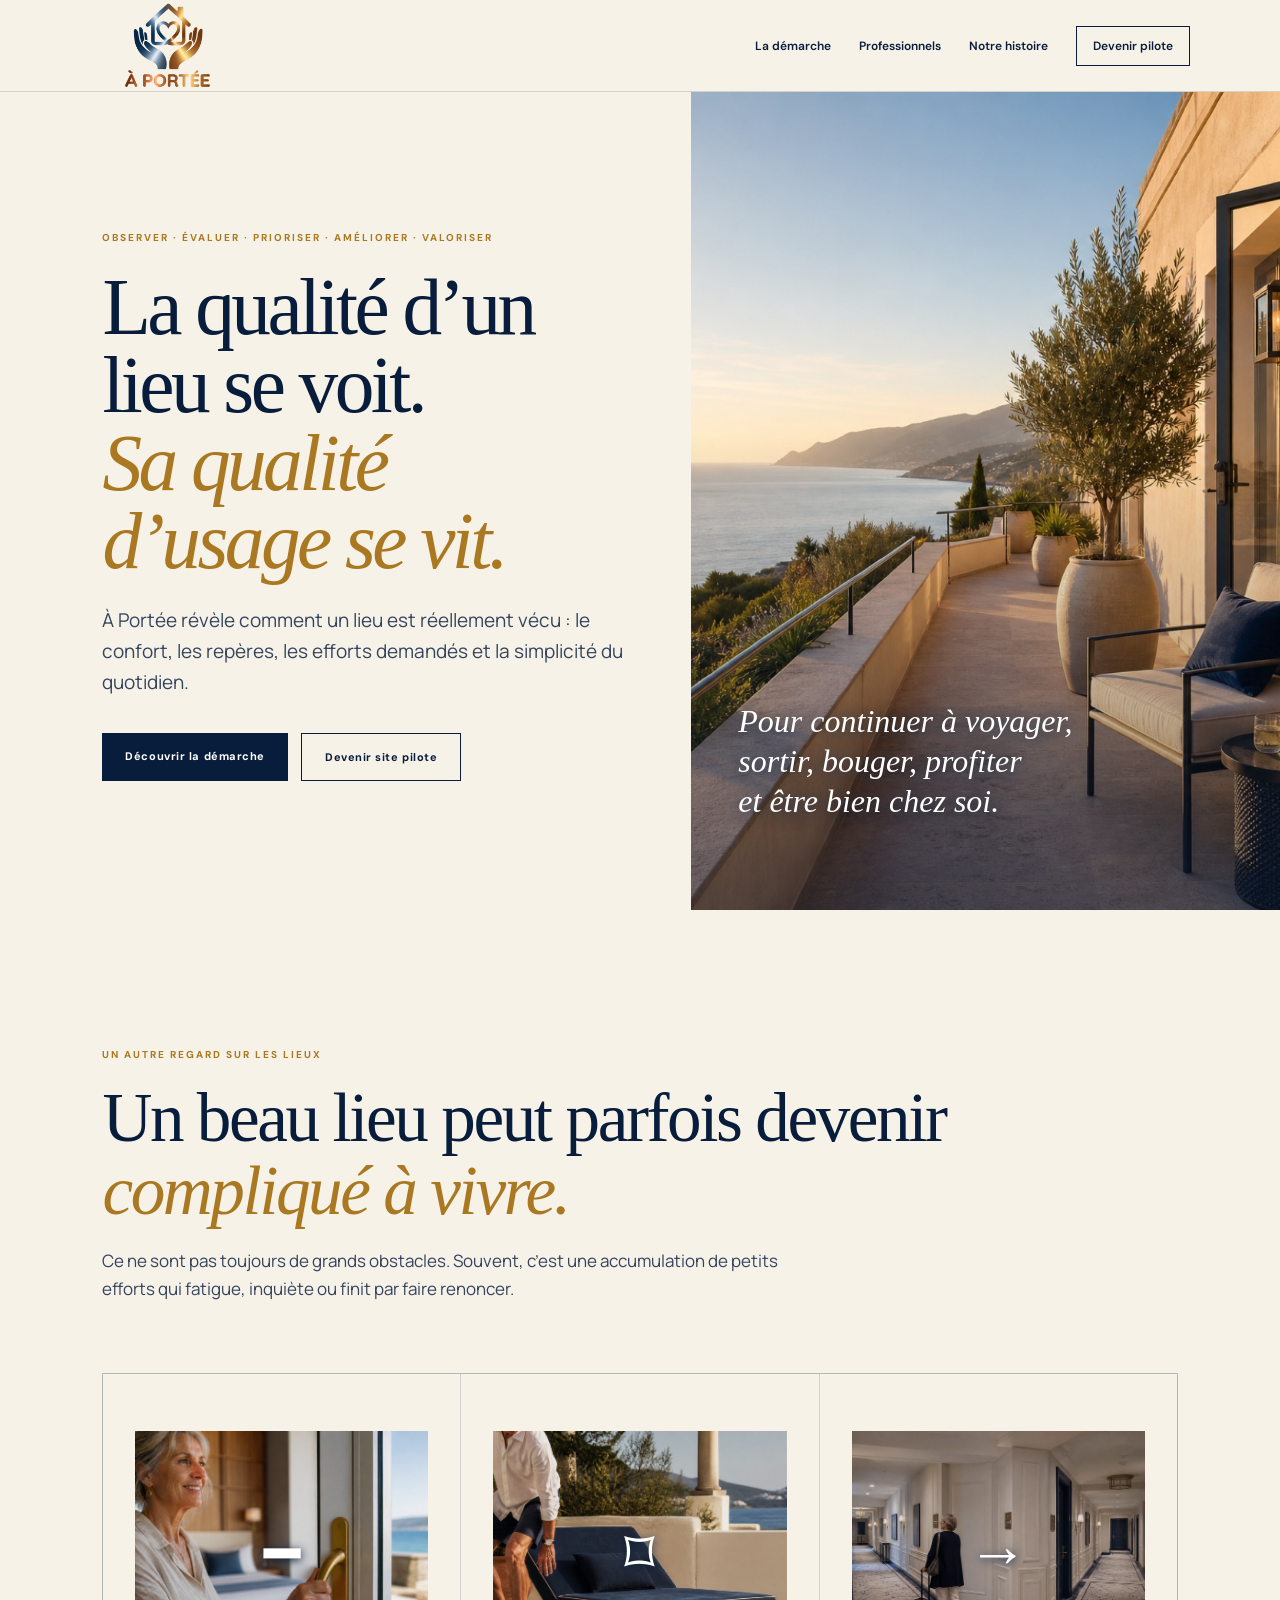
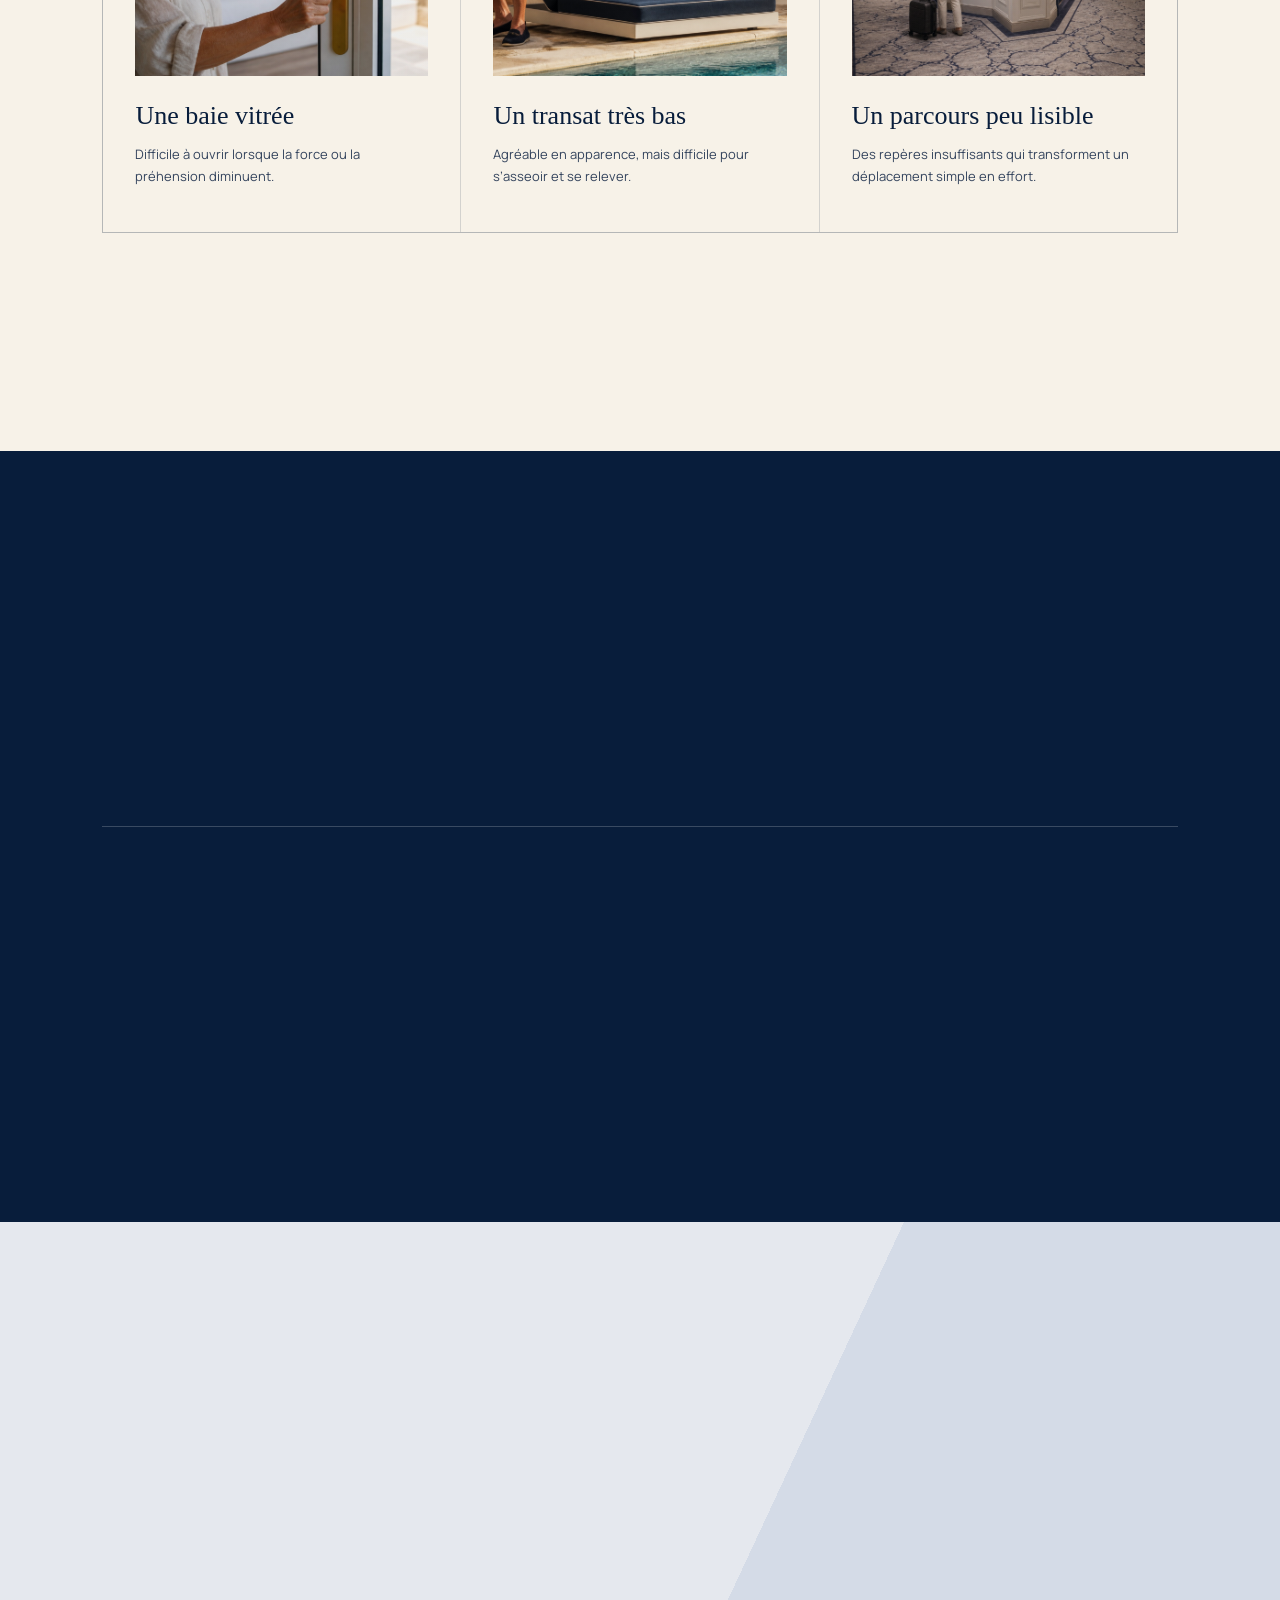
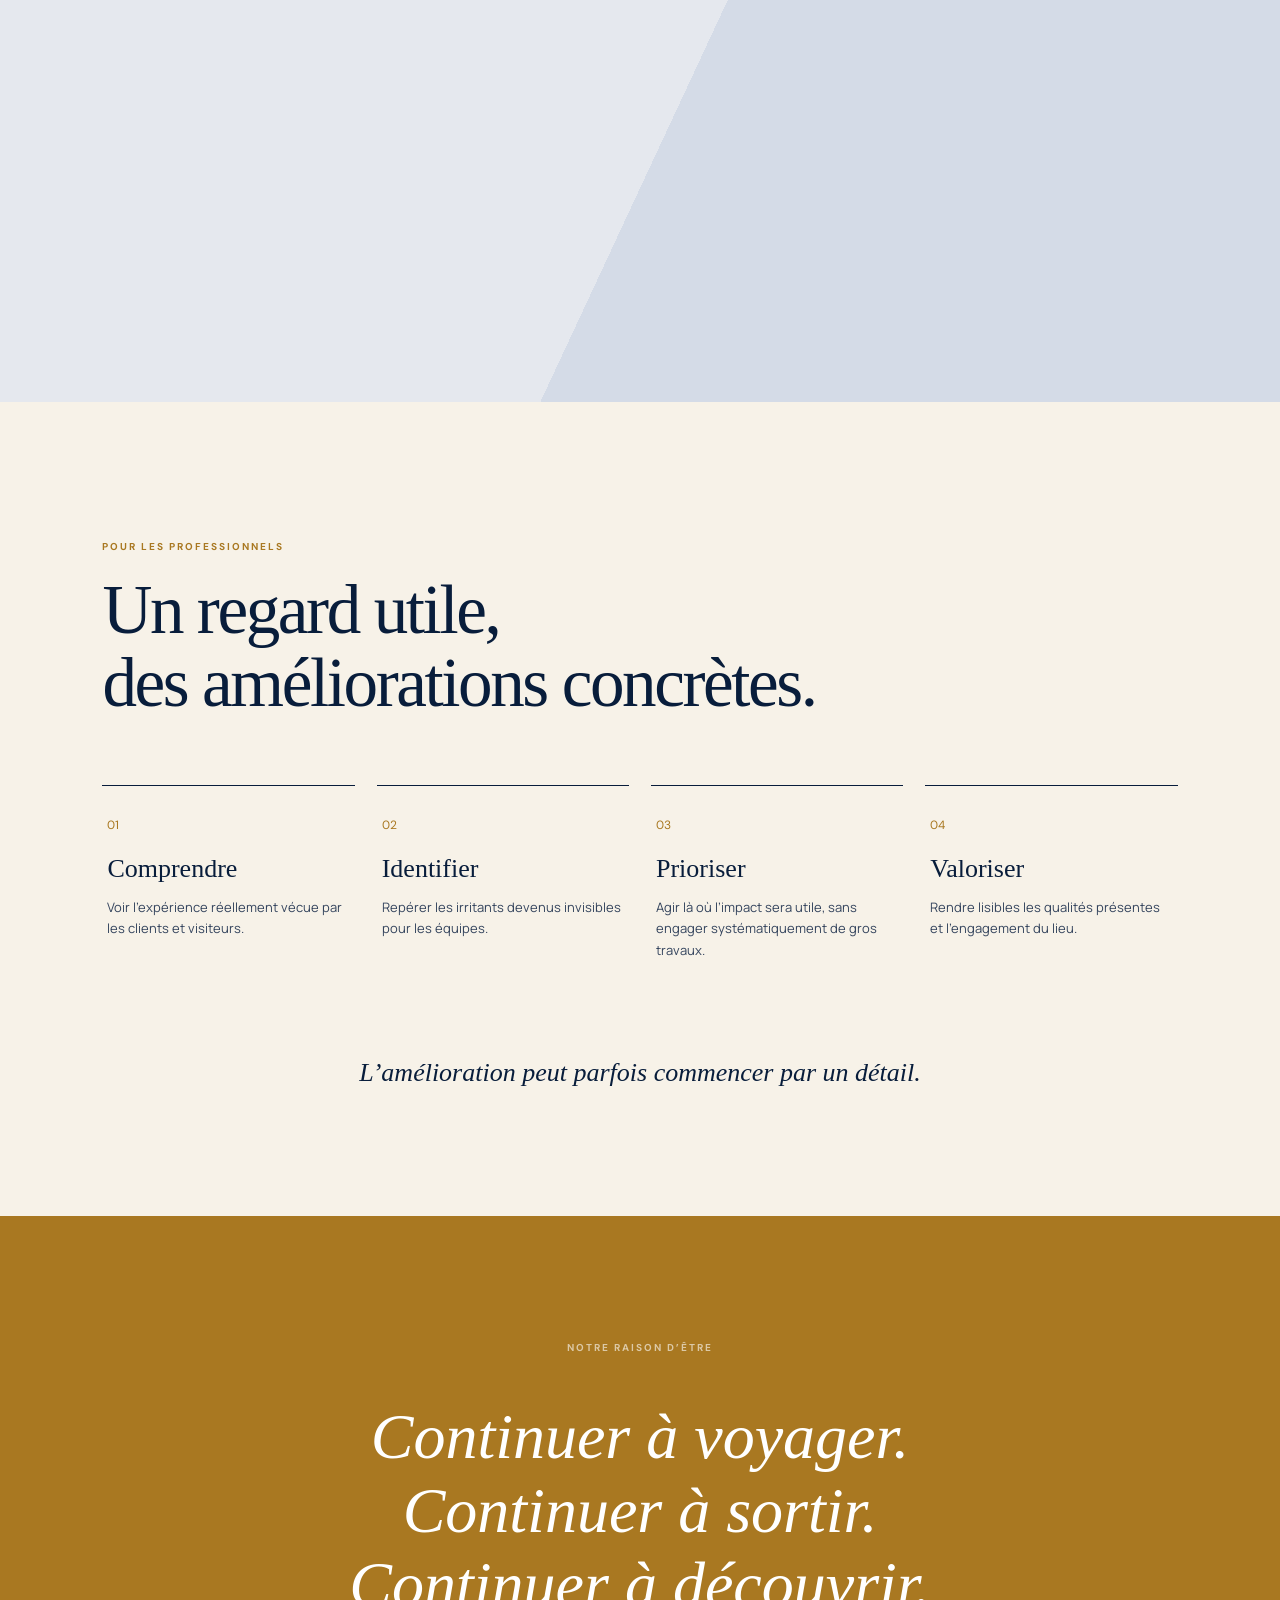
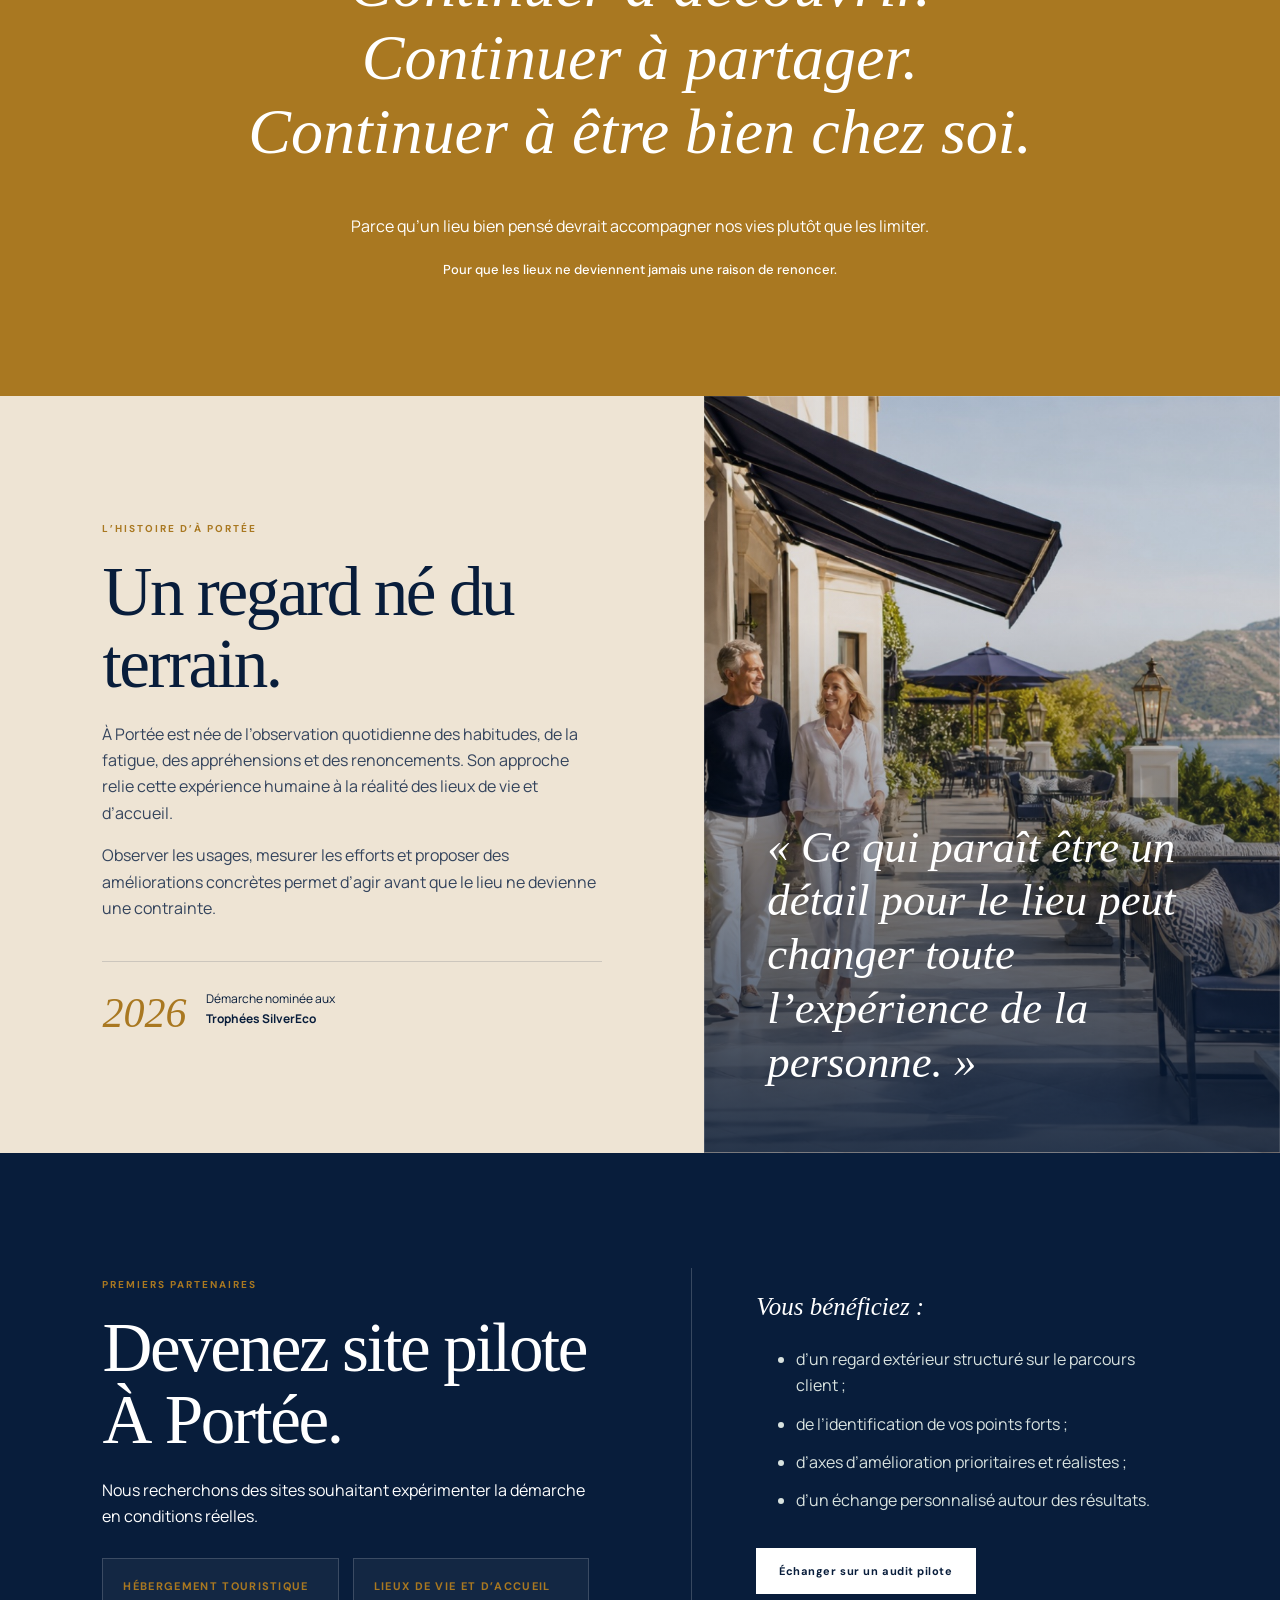
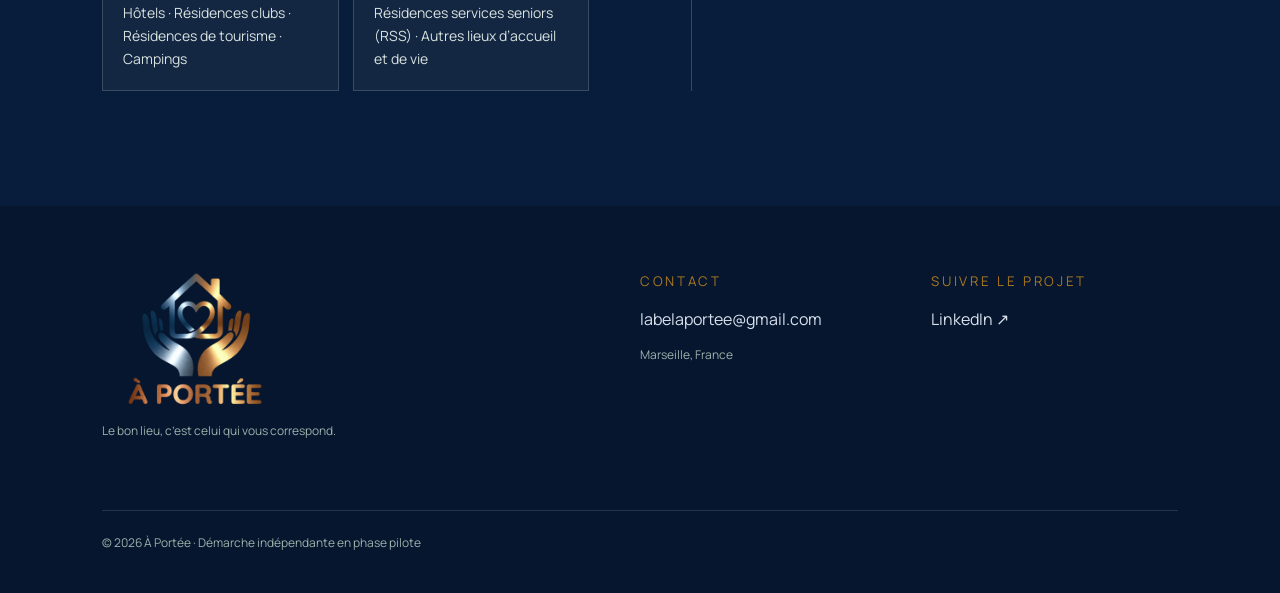
==== index.html @ 5cd8c7b6 "Publier le site et ajouter le logo Google" ====
<!doctype html><html lang="fr"><head><meta charset="utf-8"><meta name="viewport" content="width=device-width,initial-scale=1"><meta name="description" content="À Portée révèle la qualité d'usage réelle des lieux pour améliorer le confort, l'autonomie et l'expérience de chacun."><link rel="icon" type="image/png" sizes="512x512" href="/favicon.png"><link rel="apple-touch-icon" href="/favicon.png"><title>À Portée — La qualité d'usage des lieux</title><link rel="preconnect" href="https://fonts.googleapis.com"><link rel="preconnect" href="https://fonts.gstatic.com" crossorigin><link href="https://fonts.googleapis.com/css2?family=DM+Sans:wght@400;600;700&family=Manrope:wght@400;500&display=swap" rel="stylesheet"><link rel="stylesheet" href="styles.css"><script src="script.js" defer></script></head><body>
<link rel="stylesheet" href="brand.css"><link rel="stylesheet" href="photos.css"><link rel="stylesheet" href="logo.css"><link rel="stylesheet" href="menu.css"><link rel="stylesheet" href="audiences.css"><header><a class="brand" href="/"><img src="logo-a-portee-transparent-web.png" alt="À Portée"></a><button class="menu" type="button" aria-label="Ouvrir le menu" aria-expanded="false" aria-controls="nav">☰<span>Menu</span></button><nav id="nav"><a href="/demarche">La démarche</a><a href="/professionnels">Professionnels</a><a href="/histoire">Notre histoire</a><a class="nav-cta" href="/contact">Devenir pilote</a></nav></header>
<main id="top">
<section class="hero"><div class="hero-copy reveal"><p class="eyebrow">OBSERVER · ÉVALUER · PRIORISER · AMÉLIORER · VALORISER</p><h1>La qualité d’un lieu se voit.<br><em>Sa qualité d’usage se vit.</em></h1><p class="lead">À Portée révèle comment un lieu est réellement vécu : le confort, les repères, les efforts demandés et la simplicité du quotidien.</p><div class="actions"><a class="button primary" href="/demarche">Découvrir la démarche</a><a class="button secondary" href="/contact">Devenir site pilote</a></div></div><div class="hero-art reveal"><div class="sun"></div><div class="window"></div><div class="chair"></div><div class="plant">❧</div><p>Pour continuer à voyager,<br>sortir, bouger, profiter<br>et être bien chez soi.</p></div></section>
<section class="statement"><div class="intro reveal"><p class="eyebrow">UN AUTRE REGARD SUR LES LIEUX</p><h2>Un beau lieu peut parfois devenir <em>compliqué à vivre.</em></h2><p>Ce ne sont pas toujours de grands obstacles. Souvent, c’est une accumulation de petits efforts qui fatigue, inquiète ou finit par faire renoncer.</p></div><div class="cards"><article class="reveal"><div class="icon">━</div><h3>Une baie vitrée</h3><p>Difficile à ouvrir lorsque la force ou la préhension diminuent.</p></article><article class="reveal"><div class="icon">⌑</div><h3>Un transat très bas</h3><p>Agréable en apparence, mais difficile pour s’asseoir et se relever.</p></article><article class="reveal"><div class="icon">→</div><h3>Un parcours peu lisible</h3><p>Des repères insuffisants qui transforment un déplacement simple en effort.</p></article></div><p class="closing reveal">À Portée observe précisément <strong>ce que l’on ne remarque pas toujours.</strong></p></section>
<section class="method" id="demarche"><div class="method-copy reveal"><p class="eyebrow">LA MÉTHODE À PORTÉE</p><h2>Observer le lieu autrement.</h2><p>Nous suivons le parcours réel de l’usager pour comprendre ce qui facilite l’expérience, ce qui demande un effort et ce qui peut être amélioré concrètement.</p></div><ol><li class="reveal"><b>O</b><h3>Observer</h3><p>Voir le lieu tel qu’il est réellement vécu.</p></li><li class="reveal"><b>E</b><h3>Évaluer</h3><p>Identifier ce qui facilite ou complique l’usage.</p></li><li class="reveal"><b>P</b><h3>Prioriser</h3><p>Distinguer l’essentiel du secondaire.</p></li><li class="reveal"><b>A</b><h3>Améliorer</h3><p>Proposer des solutions réalistes et adaptées.</p></li><li class="reveal"><b>V</b><h3>Valoriser</h3><p>Rendre visibles les qualités d’usage.</p></li></ol></section>
<section class="difference"><div class="reveal"><p class="eyebrow">UNE APPROCHE COMPLÉMENTAIRE</p><h2>Pas seulement accessible.<br><em>Agréable à vivre.</em></h2><p>À Portée ne remplace pas les obligations réglementaires. La démarche pose une question différente, très concrète :</p><blockquote>« Une fois sur place, comment vit-on réellement le lieu&nbsp;?&nbsp;»</blockquote></div><aside class="reveal"><b>POUR TOUS</b><p>L’objectif n’est pas de créer des lieux réservés à certaines personnes, mais des espaces plus simples, plus confortables et plus intuitifs pour chacun.</p></aside></section>
<section class="pros" id="professionnels"><div class="intro reveal"><p class="eyebrow">POUR LES PROFESSIONNELS</p><h2>Un regard utile,<br>des améliorations concrètes.</h2></div><div class="benefits"><article class="reveal"><span>01</span><h3>Comprendre</h3><p>Voir l’expérience réellement vécue par les clients et visiteurs.</p></article><article class="reveal"><span>02</span><h3>Identifier</h3><p>Repérer les irritants devenus invisibles pour les équipes.</p></article><article class="reveal"><span>03</span><h3>Prioriser</h3><p>Agir là où l’impact sera utile, sans engager systématiquement de gros travaux.</p></article><article class="reveal"><span>04</span><h3>Valoriser</h3><p>Rendre lisibles les qualités présentes et l’engagement du lieu.</p></article></div><p class="closing reveal">L’amélioration peut parfois commencer par un détail.</p></section>
<section class="continue"><p class="eyebrow">NOTRE RAISON D’ÊTRE</p><div class="words reveal">Continuer à voyager.<br>Continuer à sortir.<br>Continuer à découvrir.<br>Continuer à partager.<br>Continuer à être bien chez soi.</div><p>Parce qu’un lieu bien pensé devrait accompagner nos vies plutôt que les limiter.</p><strong>Pour que les lieux ne deviennent jamais une raison de renoncer.</strong></section>
<section class="story" id="histoire"><div class="story-copy reveal"><p class="eyebrow">L’HISTOIRE D’À PORTÉE</p><h2>Un regard né du terrain.</h2><p>À Portée est née de l’observation quotidienne des habitudes, de la fatigue, des appréhensions et des renoncements. Son approche relie cette expérience humaine à la réalité des lieux de vie et d’accueil.</p><p>Observer les usages, mesurer les efforts et proposer des améliorations concrètes permet d’agir avant que le lieu ne devienne une contrainte.</p><div class="award"><b>2026</b><span>Démarche nominée aux<br><strong>Trophées SilverEco</strong></span></div></div><blockquote class="story-quote reveal">« Ce qui paraît être un détail pour le lieu peut changer toute l’expérience de la personne. »</blockquote></section>
<section class="pilot" id="contact"><div class="reveal"><p class="eyebrow">PREMIERS PARTENAIRES</p><h2>Devenez site pilote À Portée.</h2><p>Nous recherchons des sites souhaitant expérimenter la démarche en conditions réelles.</p><div class="pilot-audiences"><div><strong>Hébergement touristique</strong><span>Hôtels · Résidences clubs · Résidences de tourisme · Campings</span></div><div><strong>Lieux de vie et d’accueil</strong><span>Résidences services seniors (RSS) · Autres lieux d’accueil et de vie</span></div></div></div><div class="offer reveal"><p>Vous bénéficiez :</p><ul><li>d’un regard extérieur structuré sur le parcours client ;</li><li>de l’identification de vos points forts ;</li><li>d’axes d’amélioration prioritaires et réalistes ;</li><li>d’un échange personnalisé autour des résultats.</li></ul><a class="button light" href="mailto:labelaportee@gmail.com?subject=Échange%20sur%20un%20audit%20pilote">Échanger sur un audit pilote</a></div></section>
</main><footer><div class="foot-brand"><img src="logo-a-portee-transparent-web.png" alt="À Portée"><p>Le bon lieu, c’est celui qui vous correspond.</p></div><div><small>CONTACT</small><a href="mailto:labelaportee@gmail.com">labelaportee@gmail.com</a><p>Marseille, France</p></div><div><small>SUIVRE LE PROJET</small><a href="https://www.linkedin.com" target="_blank" rel="noreferrer">LinkedIn ↗</a></div><p class="copy">© 2026 À Portée · Démarche indépendante en phase pilote</p></footer></body></html>
---- styles.css ----
:root{--ink:#17332f;--green:#264d45;--paper:#f5f1e8;--cream:#e8e0d1;--gold:#b7874e;--text:#3f5652;--line:#17332f26;--serif:Georgia,serif;--sans:"DM Sans",sans-serif}*{box-sizing:border-box}html{scroll-behavior:smooth}body{margin:0;background:var(--paper);color:var(--ink);font-family:"Manrope",sans-serif;line-height:1.65}a{color:inherit}header{height:82px;padding:0 7vw;display:flex;align-items:center;justify-content:space-between;position:sticky;top:0;background:#f5f1e8f2;border-bottom:1px solid var(--line);backdrop-filter:blur(12px);z-index:10}.brand{display:flex;align-items:center;gap:12px;text-decoration:none;letter-spacing:.15em;font:700 14px var(--sans)}.brand i,.foot-brand i{width:38px;height:38px;border:1px solid var(--gold);border-radius:50%;display:grid;place-items:center;color:var(--gold);font:italic 24px var(--serif)}nav{display:flex;gap:28px;align-items:center}nav a{text-decoration:none;font:600 12px var(--sans)}.nav-cta{border:1px solid;padding:11px 16px}.menu{display:none;background:0;border:0;font-size:22px}.menu span{position:absolute;left:-9999px}.eyebrow{font:700 10px/1.4 var(--sans);letter-spacing:.2em;color:var(--gold)}h1,h2,blockquote{font-family:var(--serif);font-weight:400}h1 em,h2 em{color:var(--gold)}.hero{min-height:calc(100vh - 82px);display:grid;grid-template-columns:1.08fr .92fr}.hero-copy{padding:9vw 5vw 9vw 8vw;align-self:center}.hero h1{font-size:clamp(55px,6.2vw,94px);line-height:.98;letter-spacing:-.045em;margin:24px 0}.lead{max-width:690px;color:var(--text);font-size:19px}.actions{display:flex;gap:13px;margin-top:34px}.button{padding:16px 23px;text-decoration:none;font:700 11px var(--sans);letter-spacing:.05em;display:inline-block}.primary{background:var(--ink);color:white}.secondary{border:1px solid}.hero-art{position:relative;min-height:640px;background:linear-gradient(145deg,#b6c8bb,#e0ddca 55%,#c9ad87);overflow:hidden}.sun{position:absolute;width:210px;height:210px;border-radius:50%;background:#f2e4bd;right:12%;top:8%;box-shadow:0 0 70px #fff8}.window{position:absolute;left:14%;top:17%;width:70%;height:59%;border:10px solid #ffffffb8;box-shadow:0 20px 50px #17332f3b}.window:before,.window:after{content:"";position:absolute;background:#ffffffb8}.window:before{width:8px;top:0;bottom:0;left:50%}.window:after{height:8px;left:0;right:0;top:50%}.chair{position:absolute;left:24%;bottom:14%;width:175px;height:82px;border-radius:70px 14px 8px 8px;background:#f0e3d0;box-shadow:0 20px 35px #17332f44}.chair:before{content:"";position:absolute;width:95px;height:155px;bottom:37px;background:#ead8bf;border-radius:80px 45px 0 0;transform:rotate(-7deg)}.plant{position:absolute;right:7%;bottom:10%;font-size:135px;color:#315e4e;transform:rotate(-20deg)}.hero-art p{position:absolute;left:8%;bottom:3%;color:white;font:italic 31px/1.25 var(--serif);text-shadow:0 2px 18px #17332f}.statement,.pros{padding:clamp(85px,10vw,145px) 8vw}.intro{max-width:850px}.intro h2,.method h2,.story h2,.pilot h2{font-size:clamp(45px,5.4vw,75px);line-height:1.05;letter-spacing:-.035em;margin:20px 0}.intro>p:last-child{max-width:700px;color:var(--text);font-size:17px}.cards{display:grid;grid-template-columns:repeat(3,1fr);gap:1px;background:var(--line);border:1px solid var(--line);margin-top:70px}.cards article{background:var(--paper);padding:32px;min-height:360px}.cards article>span,.benefits span{color:var(--gold);font:12px var(--sans)}.icon{height:150px;background:#e8e1d5;margin:25px 0;display:grid;place-items:center;font:60px var(--serif);color:var(--green)}.cards h3,.benefits h3{font:400 26px var(--serif);margin:18px 0 8px}.cards article p,.benefits p{font-size:13px;color:var(--text)}.closing{text-align:center;font:italic 26px var(--serif);margin:60px 0 0}.method{background:var(--ink);color:white;padding:clamp(85px,9vw,135px) 8vw}.method-copy{max-width:760px}.method-copy>p:last-child{color:#bfd0cb}.method ol{display:grid;grid-template-columns:repeat(5,1fr);list-style:none;padding:0;margin:70px 0 0;border-top:1px solid #ffffff33}.method li{min-height:280px;padding:32px 22px;border-right:1px solid #ffffff2b}.method li:last-child{border:0}.method li b{font:italic 72px var(--serif);color:var(--gold)}.method li h3{font:400 23px var(--serif)}.method li p{color:#bfd0cb;font-size:13px}.difference{padding:10vw 8vw;display:grid;grid-template-columns:1.3fr .7fr;gap:8vw;background:linear-gradient(115deg,#d7dfd4 0 55%,#c4d3c8 55%);align-items:center}.difference h2{font-size:clamp(48px,6vw,81px);line-height:1;margin:22px 0}.difference blockquote{font-size:clamp(23px,2.4vw,34px);font-style:italic;border-left:3px solid var(--gold);padding-left:24px;margin:36px 0}.difference aside{background:#ffffff9c;padding:42px}.difference aside b{font:700 10px var(--sans);letter-spacing:.2em;color:var(--gold)}.difference aside p{font:24px/1.45 var(--serif)}.benefits{display:grid;grid-template-columns:repeat(4,1fr);gap:22px;margin-top:65px}.benefits article{border-top:1px solid;padding:24px 5px}.continue{background:var(--gold);color:white;text-align:center;padding:9vw 8vw}.continue .eyebrow{color:#fff9}.words{font:italic clamp(40px,5vw,72px)/1.15 var(--serif);margin:45px 0}.continue>p:not(.eyebrow){max-width:650px;margin:35px auto 15px}.continue>strong{font:500 13px var(--sans)}.story{display:grid;grid-template-columns:1.1fr .9fr;background:var(--cream)}.story-copy{padding:9vw 8vw}.story-copy>p:not(.eyebrow){color:var(--text)}.award{display:flex;gap:20px;border-top:1px solid var(--line);padding-top:27px;margin-top:40px}.award>b{font:italic 42px var(--serif);color:var(--gold)}.award span{font-size:12px}.story-quote{margin:0;min-height:650px;padding:11%;display:flex;align-items:flex-end;background:radial-gradient(circle at 40% 25%,#769286,#315d54 45%,#17332f);color:white;font:italic clamp(30px,3.5vw,50px)/1.2 var(--serif)}.pilot{display:grid;grid-template-columns:1fr 1fr;gap:8vw;padding:9vw 8vw;background:var(--ink);color:white}.pilot>div>p:last-child{color:#bfd0cb}.offer{border-left:1px solid #ffffff30;padding-left:5vw}.offer>p{font:italic 25px var(--serif)}.offer li{margin:12px 0;color:#d8e2df}.light{background:white;color:var(--ink);margin-top:18px}footer{background:#0f241f;color:#d8e4e0;padding:65px 8vw 28px;display:grid;grid-template-columns:2fr 1fr 1fr;gap:45px}footer a{text-decoration:none}footer p{font-size:12px;color:#9db1ab}.foot-brand{display:grid;grid-template-columns:auto 1fr;gap:0 12px;align-items:center}.foot-brand p{grid-column:1/-1}footer small{display:block;color:var(--gold);letter-spacing:.2em;margin-bottom:13px}.copy{grid-column:1/-1;border-top:1px solid #ffffff20;padding-top:22px}.reveal{opacity:0;transform:translateY(20px);transition:.75s}.reveal.visible{opacity:1;transform:none}@media(prefers-reduced-motion:reduce){.reveal{opacity:1;transform:none;transition:none}}@media(max-width:930px){.hero,.story,.pilot{grid-template-columns:1fr}.hero-copy{min-height:680px}.cards{grid-template-columns:1fr}.method ol{grid-template-columns:1fr 1fr}.difference{grid-template-columns:1fr;background:#d7dfd4}.benefits{grid-template-columns:1fr 1fr}.offer{border-left:0;border-top:1px solid #ffffff30;padding:35px 0 0}}@media(max-width:700px){header{height:70px}.menu{display:block}nav{display:none;position:absolute;top:70px;left:0;right:0;background:var(--paper);padding:22px;flex-direction:column;align-items:stretch}nav.open{display:flex}.hero h1{font-size:46px}.hero-copy{padding:75px 7vw;min-height:620px}.actions{flex-direction:column}.button{text-align:center}.hero-art{min-height:430px}.statement,.pros,.method,.difference,.pilot{padding-left:6vw;padding-right:6vw}.method ol,.benefits{grid-template-columns:1fr}.method li{min-height:auto;border-bottom:1px solid #ffffff2b}.story-copy{padding-left:6vw;padding-right:6vw}.story-quote{min-height:460px}.cards article{min-height:auto}footer{grid-template-columns:1fr}.copy{grid-column:auto}}
---- brand.css ----
:root{--ink:#081d3b;--green:#173d69;--paper:#f7f2e8;--cream:#eee4d4;--gold:#a97821;--text:#34445d;--line:#081d3b26}
header{background:#f7f2e8f2}.brand{gap:0;letter-spacing:0}.brand img{display:block;width:118px;height:70px;object-fit:contain}.hero-art{background:linear-gradient(145deg,#aebdca,#e6dfd0 55%,#c4a46e)}.window{box-shadow:0 20px 50px #081d3b3b}.chair{box-shadow:0 20px 35px #081d3b44}.plant{color:#173d69}.hero-art p{text-shadow:0 2px 18px #081d3b}.method-copy>p:last-child,.method li p,.pilot>div>p:last-child{color:#c6d1e1}.difference{background:linear-gradient(115deg,#e5e8ee 0 55%,#d4dbe7 55%)}.story-quote{background:radial-gradient(circle at 40% 25%,#6f84a3,#173d69 45%,#081d3b)}footer{background:#06162f;color:#d8e0ec}.foot-brand{display:block}.foot-brand img{display:block;width:154px;height:110px;object-fit:contain;background:#fff;border-radius:8px;padding:4px}.foot-brand p{margin-top:12px}@media(max-width:930px){.difference{background:#e5e8ee}}@media(max-width:700px){.brand img{width:98px;height:60px}}
---- photos.css ----
.hero-art{background-image:linear-gradient(0deg,#081d3b78 0%,transparent 58%),url("photo-hero.jpg");background-size:cover;background-position:center}.hero-art .sun,.hero-art .window,.hero-art .chair,.hero-art .plant{display:none}.hero-art p{max-width:440px;font-size:clamp(27px,2.5vw,39px);bottom:7%}.story-quote{position:relative;background-image:linear-gradient(0deg,#081d3bd9 0%,#081d3b1f 70%),url("photo-couple.jpg");background-size:cover;background-position:center}.story-quote::before{content:"";position:absolute;inset:0;border:1px solid #ffffff20}.cards .icon{height:245px}.cards article{min-height:455px}.cards article:nth-child(1) .icon{background-image:linear-gradient(#081d3b10,#081d3b10),url("photo-usage.jpg");background-size:cover;background-position:center;color:#fff;text-shadow:0 2px 10px #081d3b}.cards article:nth-child(2) .icon{background-image:linear-gradient(#081d3b10,#081d3b10),url("photo-transat.jpg");background-size:cover;background-position:center;color:#fff;text-shadow:0 2px 10px #081d3b}.cards article:nth-child(3) .icon{background-image:linear-gradient(#081d3b18,#081d3b18),url("photo-parcours.jpg");background-size:cover;background-position:center;color:#fff;text-shadow:0 2px 10px #081d3b}@media(max-width:700px){.cards .icon{height:220px}.cards article{min-height:auto}}
---- logo.css ----
header{height:92px}.brand img{width:158px;height:88px;object-fit:contain}.foot-brand img{width:188px;height:138px;object-fit:contain;background:transparent;padding:0;filter:brightness(1.2) saturate(.78)}@media(max-width:700px){header{height:78px}.brand img{width:122px;height:72px}nav{top:78px}}
---- menu.css ----
@media (max-width: 700px) {
  .menu {
    display: flex;
    align-items: center;
    justify-content: center;
    gap: 8px;
    min-width: 92px;
    min-height: 46px;
    padding: 8px 12px;
    position: relative;
    z-index: 12;
    border: 1px solid var(--ink);
    border-radius: 3px;
    color: var(--ink);
    cursor: pointer;
    font: 700 13px var(--sans);
  }

  .menu span {
    position: static;
    left: auto;
  }

  header nav {
    z-index: 11;
    border-bottom: 1px solid var(--line);
    box-shadow: 0 14px 28px #081d3b24;
  }
}
---- audiences.css ----
.pilot-audiences {
  display: grid;
  grid-template-columns: repeat(2, minmax(0, 1fr));
  gap: 14px;
  margin-top: 28px;
}

.pilot-audiences > div {
  padding: 20px;
  border: 1px solid #17332f26;
  background: #ffffff80;
}

.pilot-audiences strong {
  display: block;
  margin-bottom: 8px;
  color: var(--gold);
  font: 700 11px var(--sans);
  letter-spacing: .12em;
  text-transform: uppercase;
}

.pilot-audiences span {
  display: block;
  font-size: 14px;
  line-height: 1.65;
}

.pilot .pilot-audiences > div {
  border-color: #ffffff2b;
  background: #ffffff0b;
}

.pilot .pilot-audiences span {
  color: #d8e2df;
}

.contact-list .pilot-audiences {
  grid-template-columns: 1fr;
  margin-top: 14px;
}

@media (max-width: 700px) {
  .pilot-audiences {
    grid-template-columns: 1fr;
  }
}
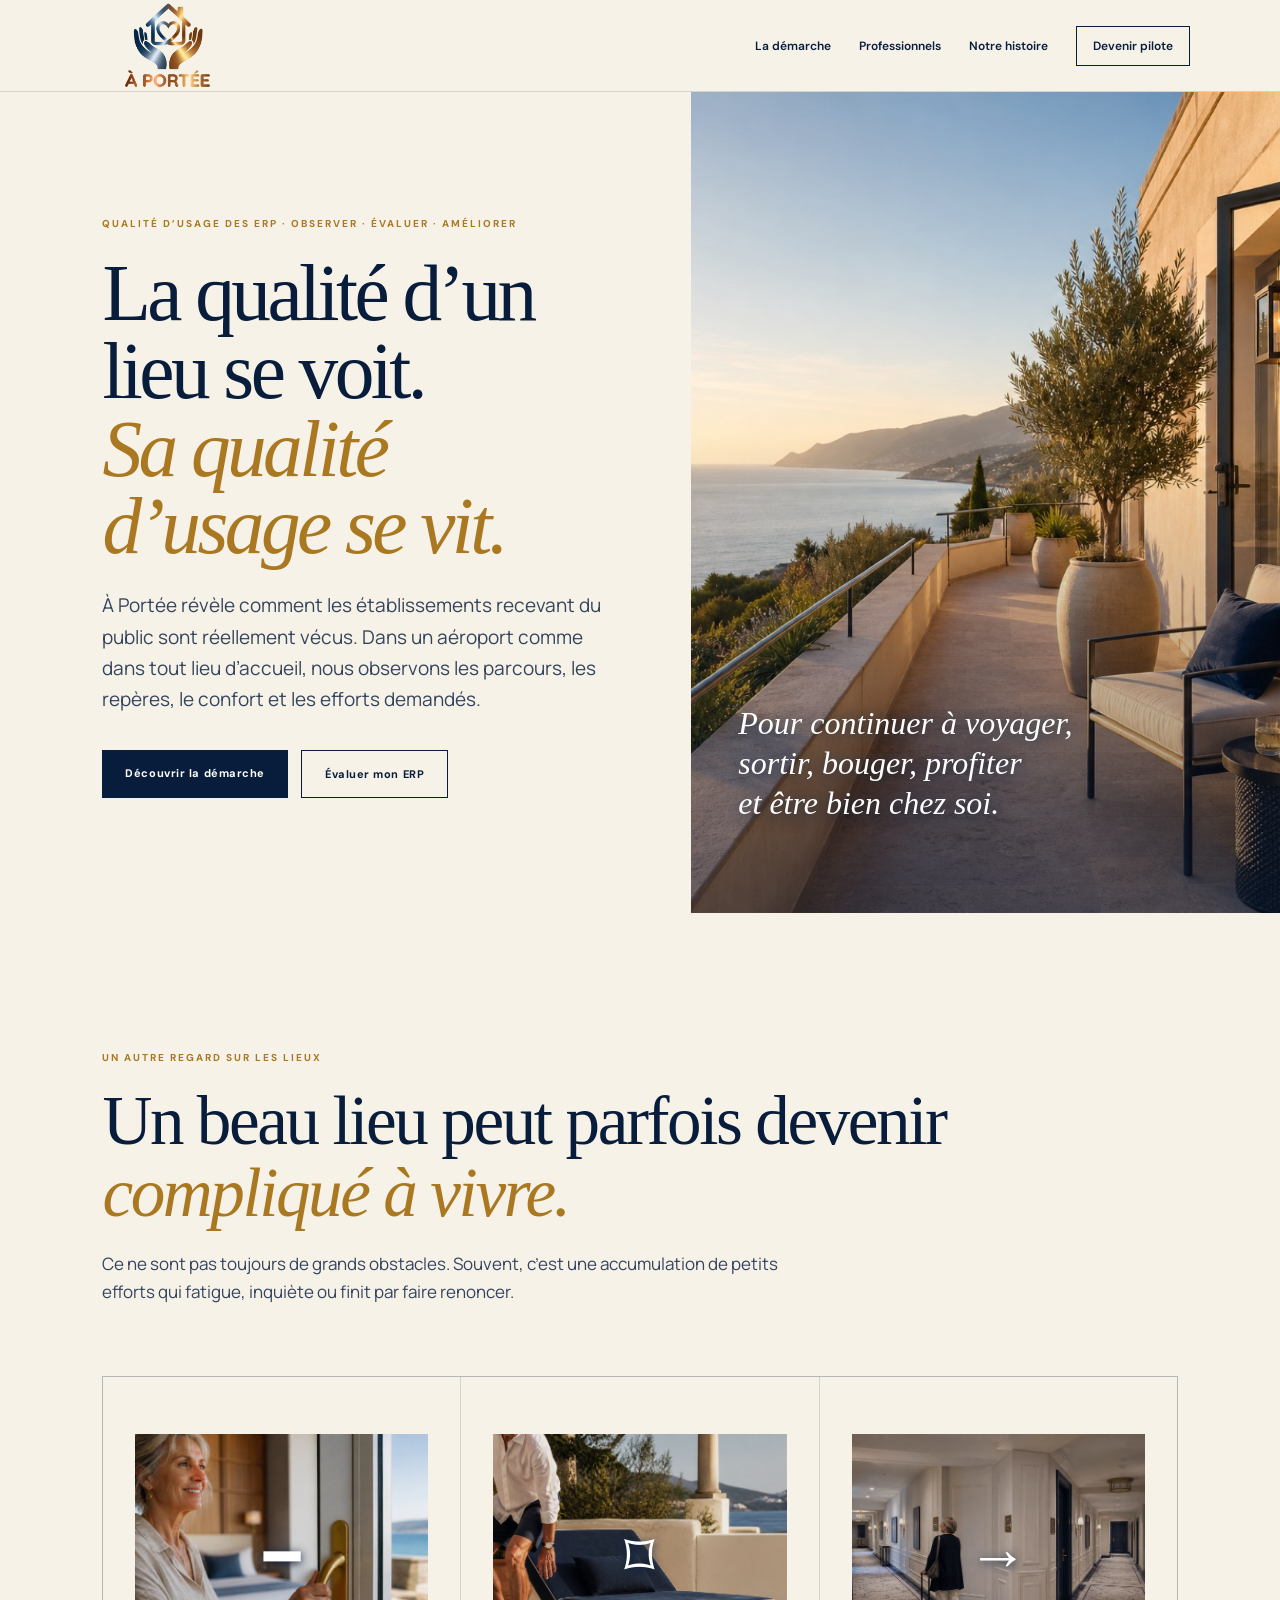
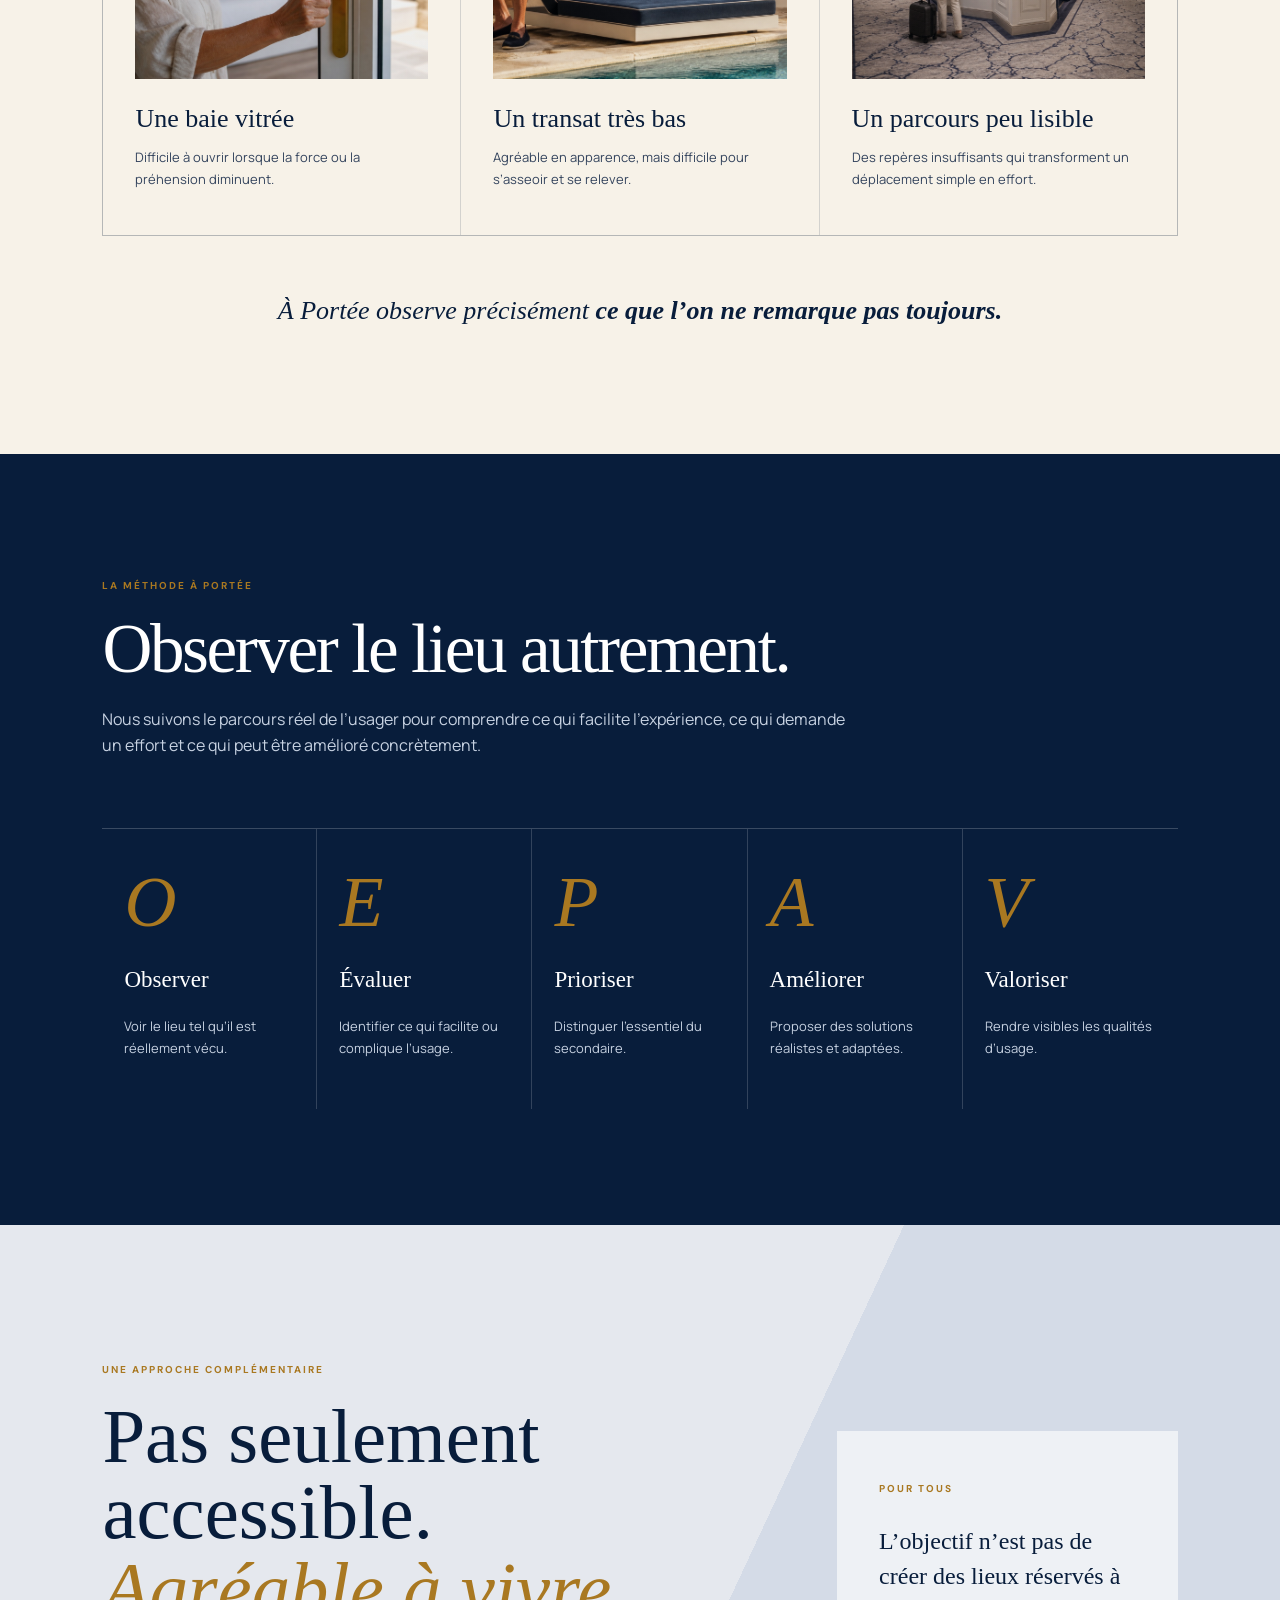
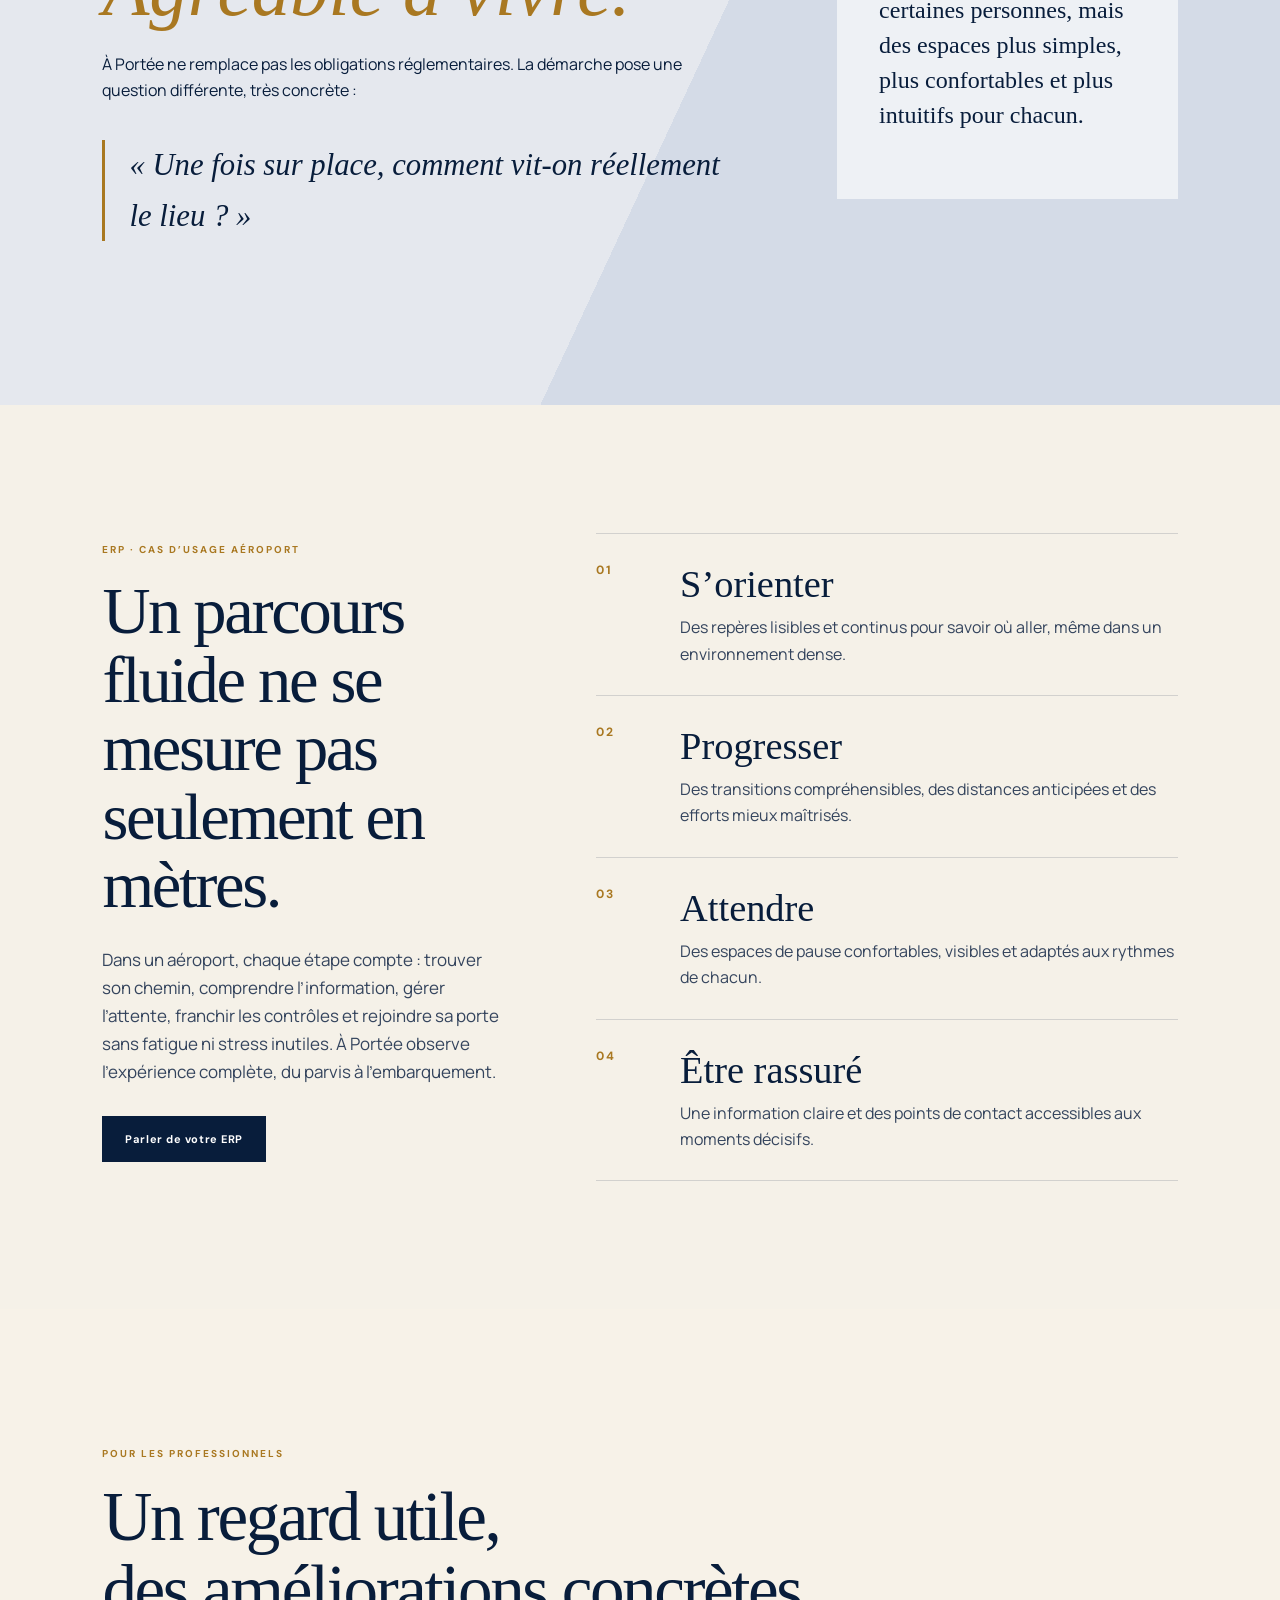
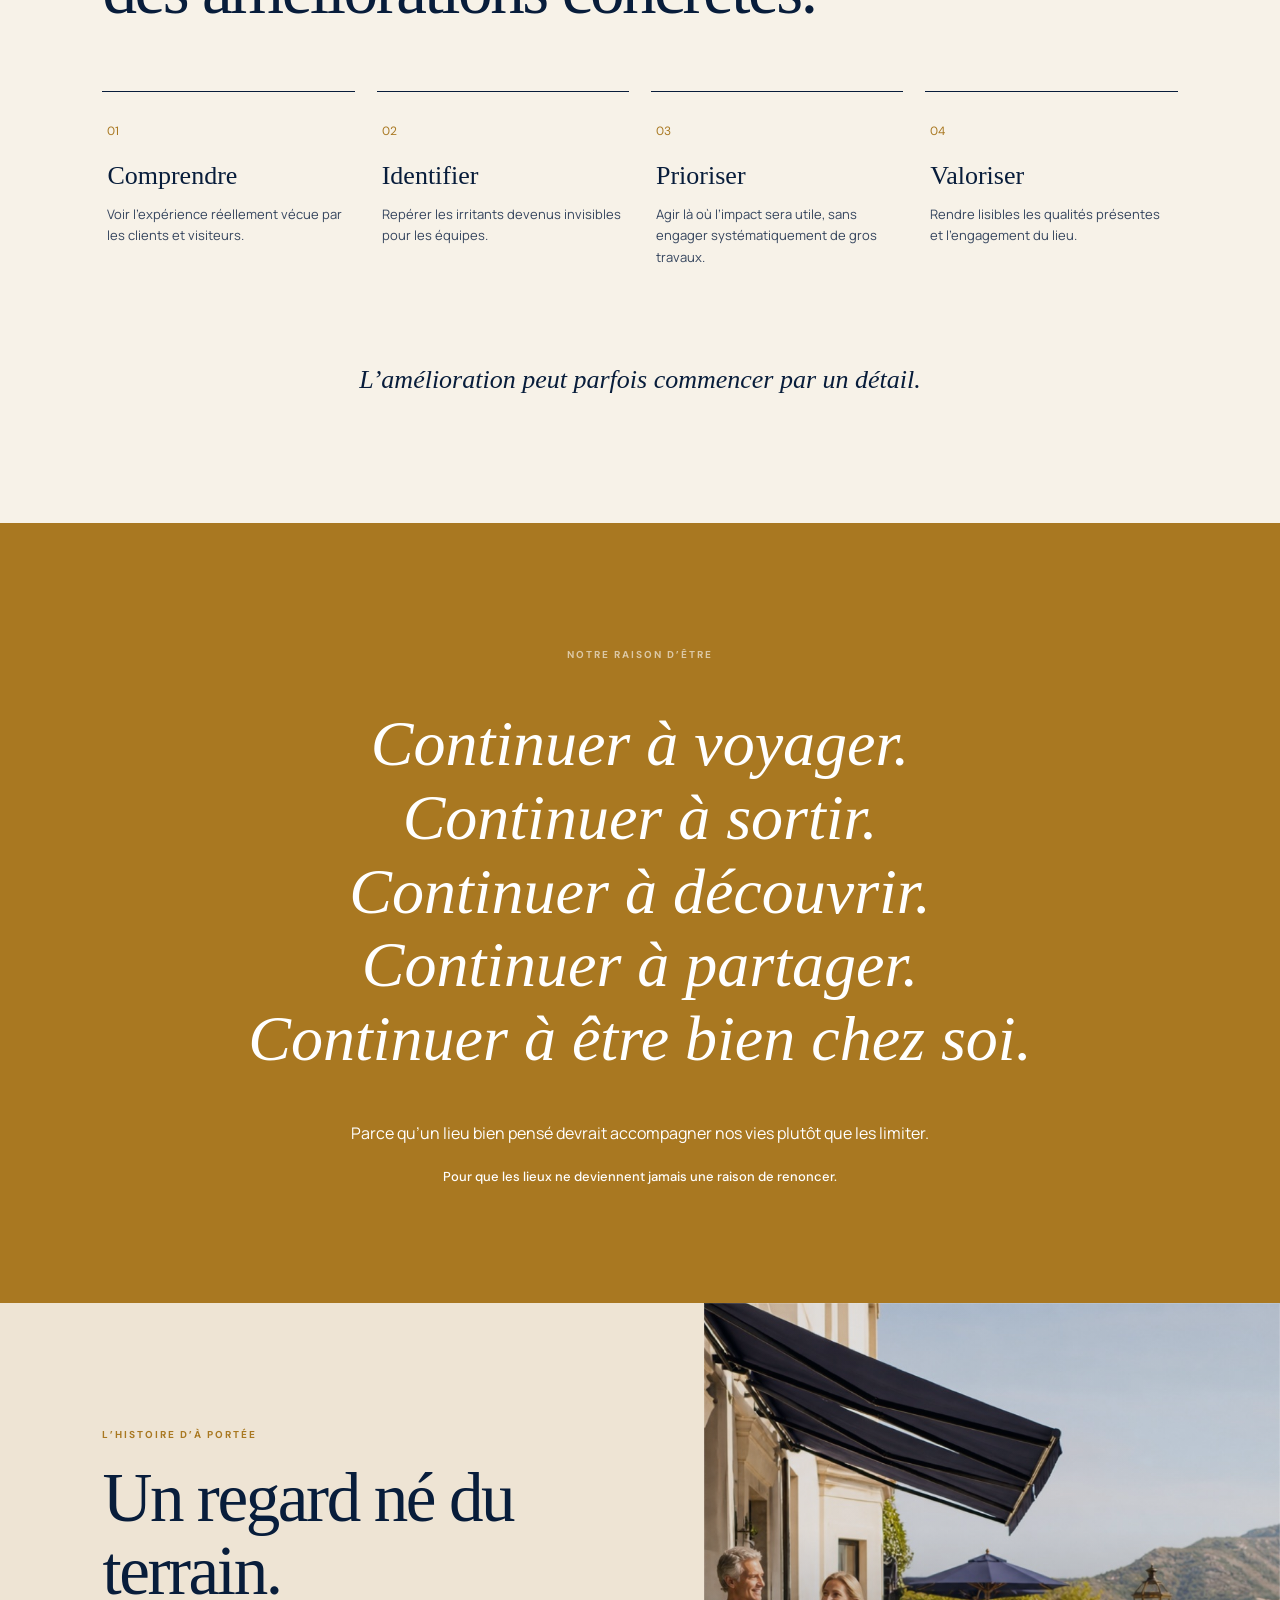
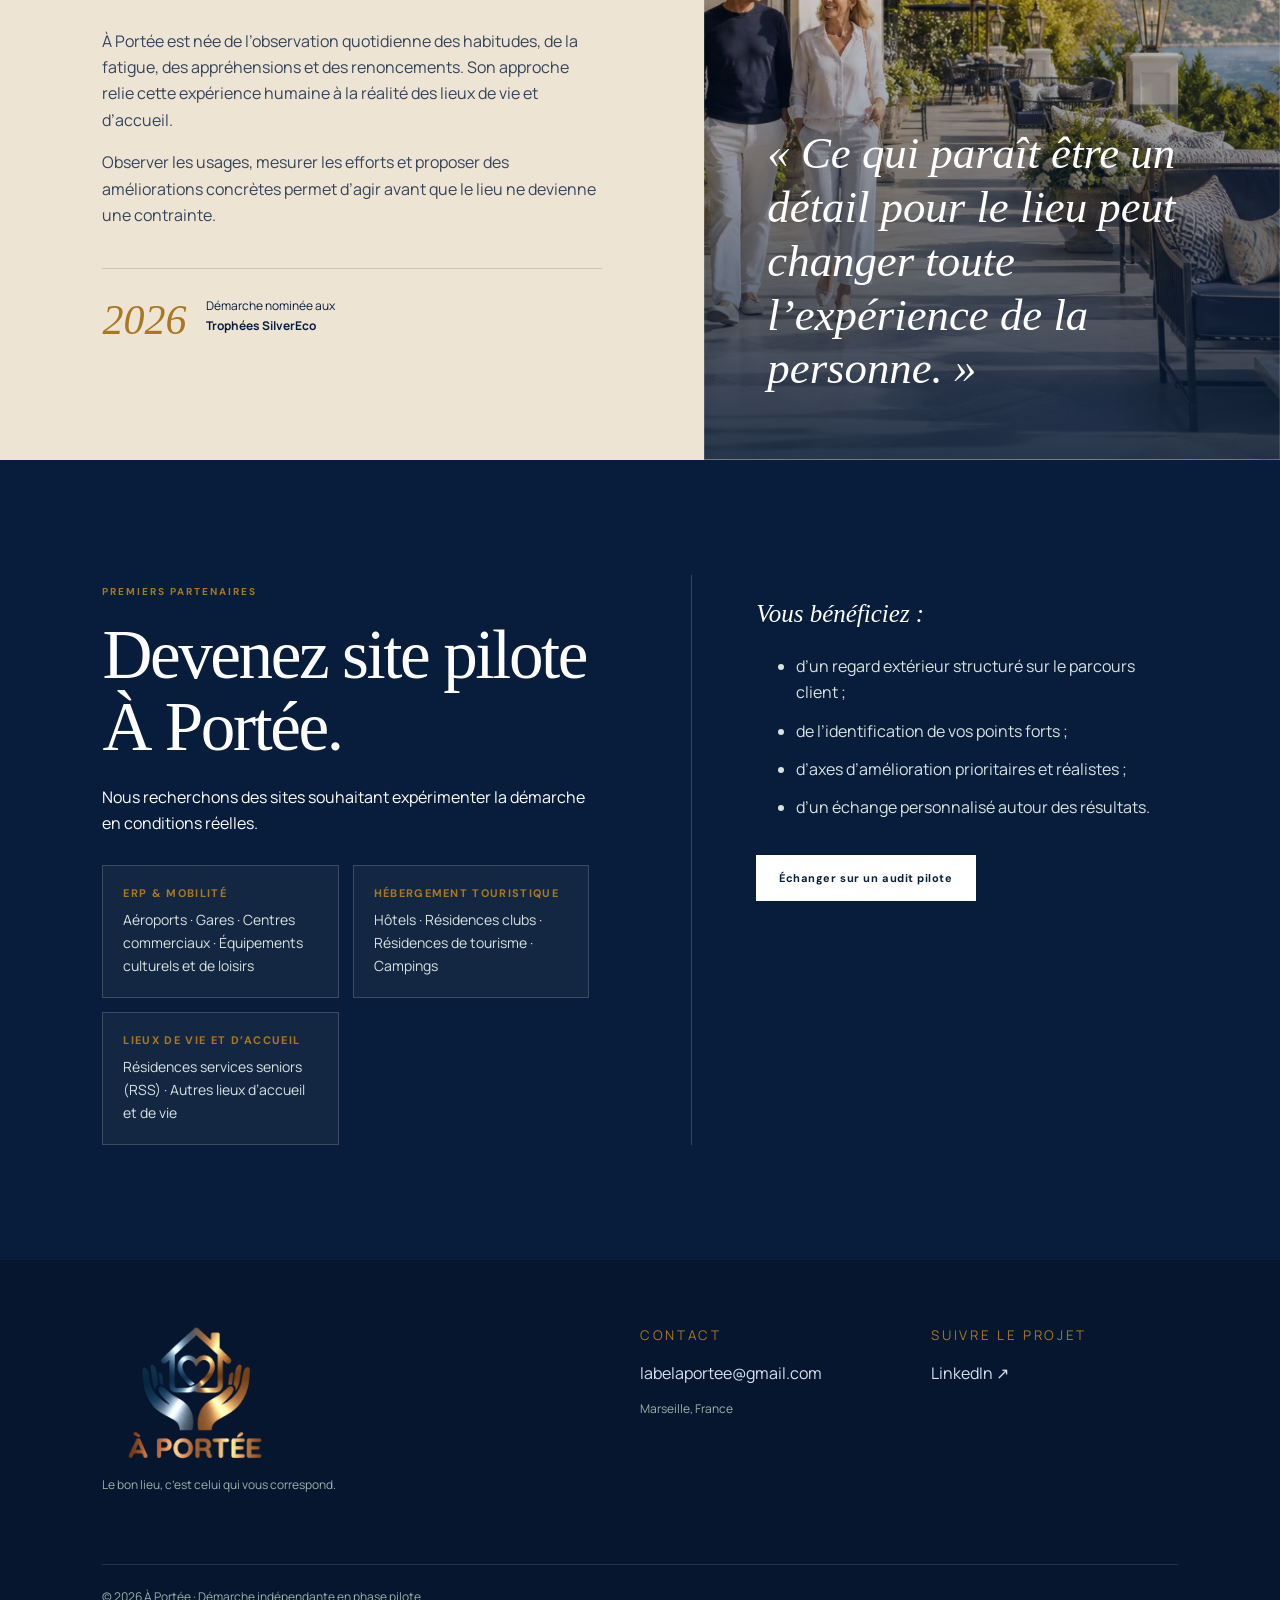
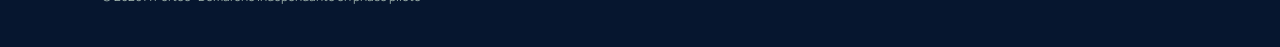
==== commit 7563a3b8: "Mettre en avant la qualité d’usage des ERP" ====
--- a/index.html
+++ b/index.html
@@ -1,12 +1,13 @@
-<!doctype html><html lang="fr"><head><meta charset="utf-8"><meta name="viewport" content="width=device-width,initial-scale=1"><meta name="description" content="À Portée révèle la qualité d'usage réelle des lieux pour améliorer le confort, l'autonomie et l'expérience de chacun."><link rel="icon" type="image/png" sizes="512x512" href="/favicon.png"><link rel="apple-touch-icon" href="/favicon.png"><title>À Portée — La qualité d'usage des lieux</title><link rel="preconnect" href="https://fonts.googleapis.com"><link rel="preconnect" href="https://fonts.gstatic.com" crossorigin><link href="https://fonts.googleapis.com/css2?family=DM+Sans:wght@400;600;700&family=Manrope:wght@400;500&display=swap" rel="stylesheet"><link rel="stylesheet" href="styles.css"><script src="script.js" defer></script></head><body>
-<link rel="stylesheet" href="brand.css"><link rel="stylesheet" href="photos.css"><link rel="stylesheet" href="logo.css"><link rel="stylesheet" href="menu.css"><link rel="stylesheet" href="audiences.css"><header><a class="brand" href="/"><img src="logo-a-portee-transparent-web.png" alt="À Portée"></a><button class="menu" type="button" aria-label="Ouvrir le menu" aria-expanded="false" aria-controls="nav">☰<span>Menu</span></button><nav id="nav"><a href="/demarche">La démarche</a><a href="/professionnels">Professionnels</a><a href="/histoire">Notre histoire</a><a class="nav-cta" href="/contact">Devenir pilote</a></nav></header>
+<!doctype html><html lang="fr"><head><meta charset="utf-8"><meta name="viewport" content="width=device-width,initial-scale=1"><meta name="description" content="À Portée révèle et améliore la qualité d'usage des ERP, des aéroports aux lieux d'accueil, pour des parcours plus simples, confortables et intuitifs."><link rel="icon" type="image/png" sizes="512x512" href="/favicon.png"><link rel="apple-touch-icon" href="/favicon.png"><title>À Portée — La qualité d'usage des ERP</title><link rel="preconnect" href="https://fonts.googleapis.com"><link rel="preconnect" href="https://fonts.gstatic.com" crossorigin><link href="https://fonts.googleapis.com/css2?family=DM+Sans:wght@400;600;700&family=Manrope:wght@400;500&display=swap" rel="stylesheet"><link rel="stylesheet" href="styles.css"><script src="script.js" defer></script></head><body>
+<link rel="stylesheet" href="brand.css"><link rel="stylesheet" href="photos.css"><link rel="stylesheet" href="logo.css"><link rel="stylesheet" href="menu.css"><link rel="stylesheet" href="audiences.css"><link rel="stylesheet" href="erp.css"><header><a class="brand" href="/"><img src="logo-a-portee-transparent-web.png" alt="À Portée"></a><button class="menu" type="button" aria-label="Ouvrir le menu" aria-expanded="false" aria-controls="nav">☰<span>Menu</span></button><nav id="nav"><a href="/demarche">La démarche</a><a href="/professionnels">Professionnels</a><a href="/histoire">Notre histoire</a><a class="nav-cta" href="/contact">Devenir pilote</a></nav></header>
 <main id="top">
-<section class="hero"><div class="hero-copy reveal"><p class="eyebrow">OBSERVER · ÉVALUER · PRIORISER · AMÉLIORER · VALORISER</p><h1>La qualité d’un lieu se voit.<br><em>Sa qualité d’usage se vit.</em></h1><p class="lead">À Portée révèle comment un lieu est réellement vécu : le confort, les repères, les efforts demandés et la simplicité du quotidien.</p><div class="actions"><a class="button primary" href="/demarche">Découvrir la démarche</a><a class="button secondary" href="/contact">Devenir site pilote</a></div></div><div class="hero-art reveal"><div class="sun"></div><div class="window"></div><div class="chair"></div><div class="plant">❧</div><p>Pour continuer à voyager,<br>sortir, bouger, profiter<br>et être bien chez soi.</p></div></section>
+<section class="hero"><div class="hero-copy reveal"><p class="eyebrow">QUALITÉ D’USAGE DES ERP · OBSERVER · ÉVALUER · AMÉLIORER</p><h1>La qualité d’un lieu se voit.<br><em>Sa qualité d’usage se vit.</em></h1><p class="lead">À Portée révèle comment les établissements recevant du public sont réellement vécus. Dans un aéroport comme dans tout lieu d’accueil, nous observons les parcours, les repères, le confort et les efforts demandés.</p><div class="actions"><a class="button primary" href="/demarche">Découvrir la démarche</a><a class="button secondary" href="/contact">Évaluer mon ERP</a></div></div><div class="hero-art reveal"><div class="sun"></div><div class="window"></div><div class="chair"></div><div class="plant">❧</div><p>Pour continuer à voyager,<br>sortir, bouger, profiter<br>et être bien chez soi.</p></div></section>
 <section class="statement"><div class="intro reveal"><p class="eyebrow">UN AUTRE REGARD SUR LES LIEUX</p><h2>Un beau lieu peut parfois devenir <em>compliqué à vivre.</em></h2><p>Ce ne sont pas toujours de grands obstacles. Souvent, c’est une accumulation de petits efforts qui fatigue, inquiète ou finit par faire renoncer.</p></div><div class="cards"><article class="reveal"><div class="icon">━</div><h3>Une baie vitrée</h3><p>Difficile à ouvrir lorsque la force ou la préhension diminuent.</p></article><article class="reveal"><div class="icon">⌑</div><h3>Un transat très bas</h3><p>Agréable en apparence, mais difficile pour s’asseoir et se relever.</p></article><article class="reveal"><div class="icon">→</div><h3>Un parcours peu lisible</h3><p>Des repères insuffisants qui transforment un déplacement simple en effort.</p></article></div><p class="closing reveal">À Portée observe précisément <strong>ce que l’on ne remarque pas toujours.</strong></p></section>
 <section class="method" id="demarche"><div class="method-copy reveal"><p class="eyebrow">LA MÉTHODE À PORTÉE</p><h2>Observer le lieu autrement.</h2><p>Nous suivons le parcours réel de l’usager pour comprendre ce qui facilite l’expérience, ce qui demande un effort et ce qui peut être amélioré concrètement.</p></div><ol><li class="reveal"><b>O</b><h3>Observer</h3><p>Voir le lieu tel qu’il est réellement vécu.</p></li><li class="reveal"><b>E</b><h3>Évaluer</h3><p>Identifier ce qui facilite ou complique l’usage.</p></li><li class="reveal"><b>P</b><h3>Prioriser</h3><p>Distinguer l’essentiel du secondaire.</p></li><li class="reveal"><b>A</b><h3>Améliorer</h3><p>Proposer des solutions réalistes et adaptées.</p></li><li class="reveal"><b>V</b><h3>Valoriser</h3><p>Rendre visibles les qualités d’usage.</p></li></ol></section>
 <section class="difference"><div class="reveal"><p class="eyebrow">UNE APPROCHE COMPLÉMENTAIRE</p><h2>Pas seulement accessible.<br><em>Agréable à vivre.</em></h2><p>À Portée ne remplace pas les obligations réglementaires. La démarche pose une question différente, très concrète :</p><blockquote>« Une fois sur place, comment vit-on réellement le lieu&nbsp;?&nbsp;»</blockquote></div><aside class="reveal"><b>POUR TOUS</b><p>L’objectif n’est pas de créer des lieux réservés à certaines personnes, mais des espaces plus simples, plus confortables et plus intuitifs pour chacun.</p></aside></section>
+<section class="erp-focus"><div class="erp-heading reveal"><p class="eyebrow">ERP · CAS D’USAGE AÉROPORT</p><h2>Un parcours fluide ne se mesure pas seulement en mètres.</h2><p>Dans un aéroport, chaque étape compte : trouver son chemin, comprendre l’information, gérer l’attente, franchir les contrôles et rejoindre sa porte sans fatigue ni stress inutiles. À Portée observe l’expérience complète, du parvis à l’embarquement.</p><a class="button primary" href="/contact">Parler de votre ERP</a></div><div class="erp-journey"><article class="reveal"><span>01</span><h3>S’orienter</h3><p>Des repères lisibles et continus pour savoir où aller, même dans un environnement dense.</p></article><article class="reveal"><span>02</span><h3>Progresser</h3><p>Des transitions compréhensibles, des distances anticipées et des efforts mieux maîtrisés.</p></article><article class="reveal"><span>03</span><h3>Attendre</h3><p>Des espaces de pause confortables, visibles et adaptés aux rythmes de chacun.</p></article><article class="reveal"><span>04</span><h3>Être rassuré</h3><p>Une information claire et des points de contact accessibles aux moments décisifs.</p></article></div></section>
 <section class="pros" id="professionnels"><div class="intro reveal"><p class="eyebrow">POUR LES PROFESSIONNELS</p><h2>Un regard utile,<br>des améliorations concrètes.</h2></div><div class="benefits"><article class="reveal"><span>01</span><h3>Comprendre</h3><p>Voir l’expérience réellement vécue par les clients et visiteurs.</p></article><article class="reveal"><span>02</span><h3>Identifier</h3><p>Repérer les irritants devenus invisibles pour les équipes.</p></article><article class="reveal"><span>03</span><h3>Prioriser</h3><p>Agir là où l’impact sera utile, sans engager systématiquement de gros travaux.</p></article><article class="reveal"><span>04</span><h3>Valoriser</h3><p>Rendre lisibles les qualités présentes et l’engagement du lieu.</p></article></div><p class="closing reveal">L’amélioration peut parfois commencer par un détail.</p></section>
 <section class="continue"><p class="eyebrow">NOTRE RAISON D’ÊTRE</p><div class="words reveal">Continuer à voyager.<br>Continuer à sortir.<br>Continuer à découvrir.<br>Continuer à partager.<br>Continuer à être bien chez soi.</div><p>Parce qu’un lieu bien pensé devrait accompagner nos vies plutôt que les limiter.</p><strong>Pour que les lieux ne deviennent jamais une raison de renoncer.</strong></section>
 <section class="story" id="histoire"><div class="story-copy reveal"><p class="eyebrow">L’HISTOIRE D’À PORTÉE</p><h2>Un regard né du terrain.</h2><p>À Portée est née de l’observation quotidienne des habitudes, de la fatigue, des appréhensions et des renoncements. Son approche relie cette expérience humaine à la réalité des lieux de vie et d’accueil.</p><p>Observer les usages, mesurer les efforts et proposer des améliorations concrètes permet d’agir avant que le lieu ne devienne une contrainte.</p><div class="award"><b>2026</b><span>Démarche nominée aux<br><strong>Trophées SilverEco</strong></span></div></div><blockquote class="story-quote reveal">« Ce qui paraît être un détail pour le lieu peut changer toute l’expérience de la personne. »</blockquote></section>
-<section class="pilot" id="contact"><div class="reveal"><p class="eyebrow">PREMIERS PARTENAIRES</p><h2>Devenez site pilote À Portée.</h2><p>Nous recherchons des sites souhaitant expérimenter la démarche en conditions réelles.</p><div class="pilot-audiences"><div><strong>Hébergement touristique</strong><span>Hôtels · Résidences clubs · Résidences de tourisme · Campings</span></div><div><strong>Lieux de vie et d’accueil</strong><span>Résidences services seniors (RSS) · Autres lieux d’accueil et de vie</span></div></div></div><div class="offer reveal"><p>Vous bénéficiez :</p><ul><li>d’un regard extérieur structuré sur le parcours client ;</li><li>de l’identification de vos points forts ;</li><li>d’axes d’amélioration prioritaires et réalistes ;</li><li>d’un échange personnalisé autour des résultats.</li></ul><a class="button light" href="mailto:labelaportee@gmail.com?subject=Échange%20sur%20un%20audit%20pilote">Échanger sur un audit pilote</a></div></section>
+<section class="pilot" id="contact"><div class="reveal"><p class="eyebrow">PREMIERS PARTENAIRES</p><h2>Devenez site pilote À Portée.</h2><p>Nous recherchons des sites souhaitant expérimenter la démarche en conditions réelles.</p><div class="pilot-audiences"><div><strong>ERP &amp; mobilité</strong><span>Aéroports · Gares · Centres commerciaux · Équipements culturels et de loisirs</span></div><div><strong>Hébergement touristique</strong><span>Hôtels · Résidences clubs · Résidences de tourisme · Campings</span></div><div><strong>Lieux de vie et d’accueil</strong><span>Résidences services seniors (RSS) · Autres lieux d’accueil et de vie</span></div></div></div><div class="offer reveal"><p>Vous bénéficiez :</p><ul><li>d’un regard extérieur structuré sur le parcours client ;</li><li>de l’identification de vos points forts ;</li><li>d’axes d’amélioration prioritaires et réalistes ;</li><li>d’un échange personnalisé autour des résultats.</li></ul><a class="button light" href="mailto:labelaportee@gmail.com?subject=Échange%20sur%20un%20audit%20pilote">Échanger sur un audit pilote</a></div></section>
 </main><footer><div class="foot-brand"><img src="logo-a-portee-transparent-web.png" alt="À Portée"><p>Le bon lieu, c’est celui qui vous correspond.</p></div><div><small>CONTACT</small><a href="mailto:labelaportee@gmail.com">labelaportee@gmail.com</a><p>Marseille, France</p></div><div><small>SUIVRE LE PROJET</small><a href="https://www.linkedin.com" target="_blank" rel="noreferrer">LinkedIn ↗</a></div><p class="copy">© 2026 À Portée · Démarche indépendante en phase pilote</p></footer></body></html>
--- a/erp.css
+++ b/erp.css
@@ -0,0 +1,65 @@
+.erp-focus {
+  display: grid;
+  grid-template-columns: .82fr 1.18fr;
+  gap: clamp(45px, 7vw, 110px);
+  padding: clamp(85px, 10vw, 145px) 8vw;
+  background: #f5f1e8;
+}
+
+.erp-heading {
+  align-self: start;
+  position: sticky;
+  top: 125px;
+}
+
+.erp-heading h2 {
+  font-size: clamp(44px, 5.2vw, 72px);
+  line-height: 1.03;
+  letter-spacing: -.035em;
+  margin: 20px 0 26px;
+}
+
+.erp-heading > p:not(.eyebrow) {
+  color: var(--text);
+  font-size: 17px;
+  margin-bottom: 30px;
+}
+
+.erp-journey {
+  border-top: 1px solid var(--line);
+}
+
+.erp-journey article {
+  display: grid;
+  grid-template-columns: 60px 1fr;
+  gap: 0 24px;
+  padding: 28px 0;
+  border-bottom: 1px solid var(--line);
+}
+
+.erp-journey span {
+  grid-row: 1 / 3;
+  color: var(--gold);
+  font: 700 12px var(--sans);
+  letter-spacing: .12em;
+}
+
+.erp-journey h3 {
+  margin: 0 0 8px;
+  font: 400 clamp(27px, 3vw, 39px) var(--serif);
+}
+
+.erp-journey p {
+  margin: 0;
+  color: var(--text);
+}
+
+@media (max-width: 930px) {
+  .erp-focus { grid-template-columns: 1fr; }
+  .erp-heading { position: static; }
+}
+
+@media (max-width: 700px) {
+  .erp-focus { padding-left: 6vw; padding-right: 6vw; }
+  .erp-journey article { grid-template-columns: 42px 1fr; gap: 0 14px; }
+}
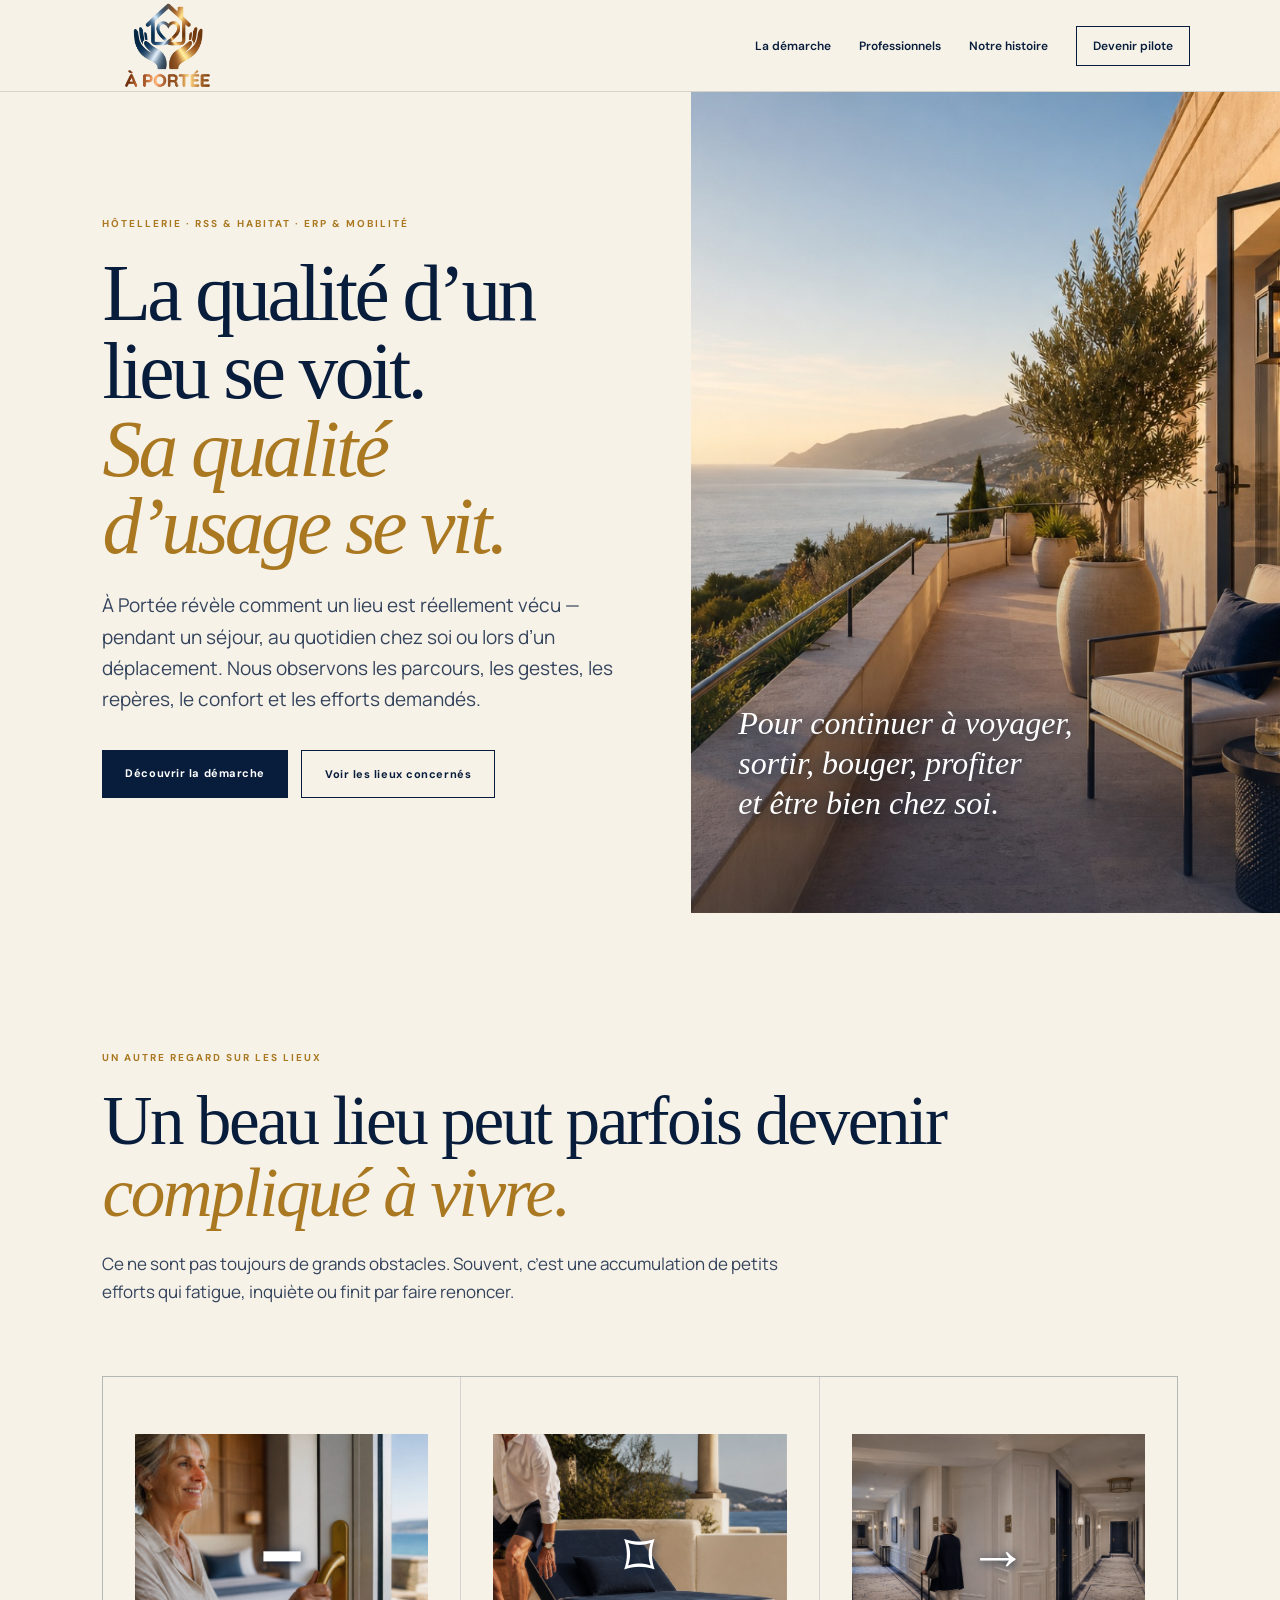
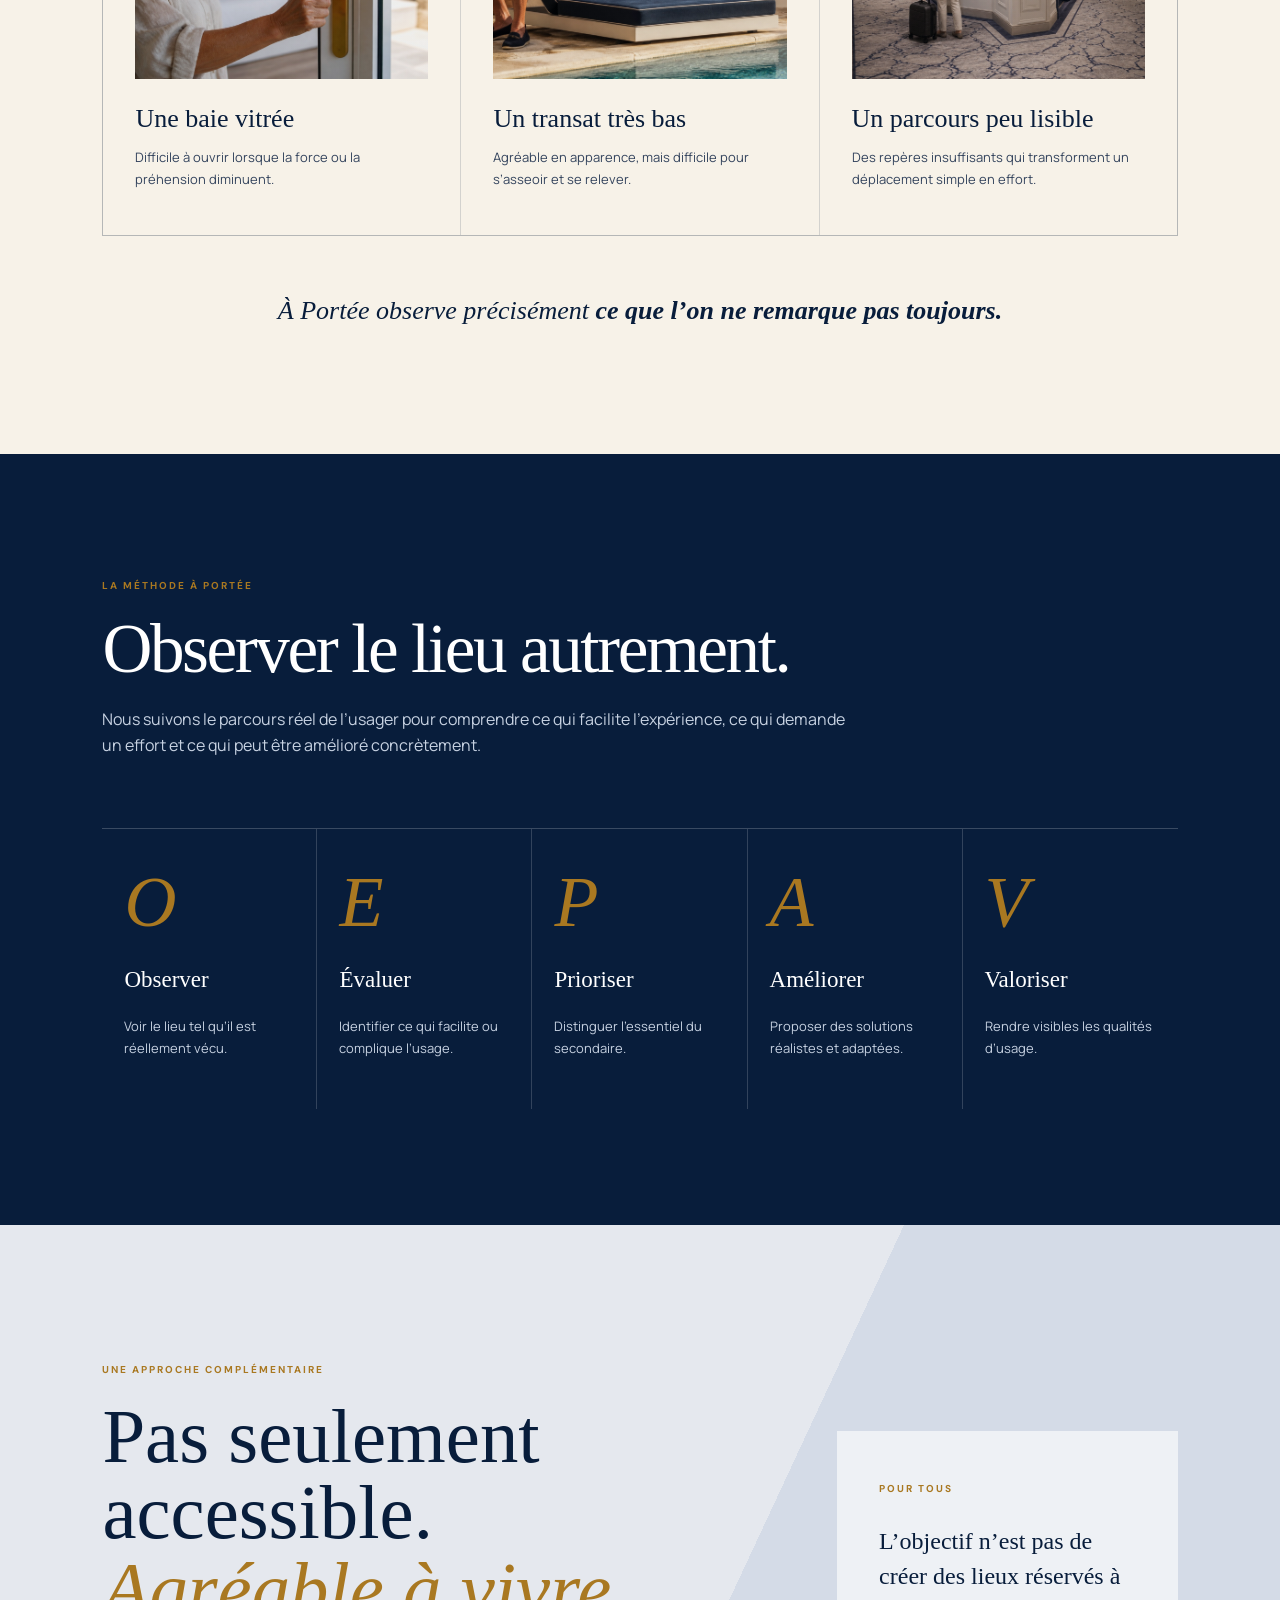
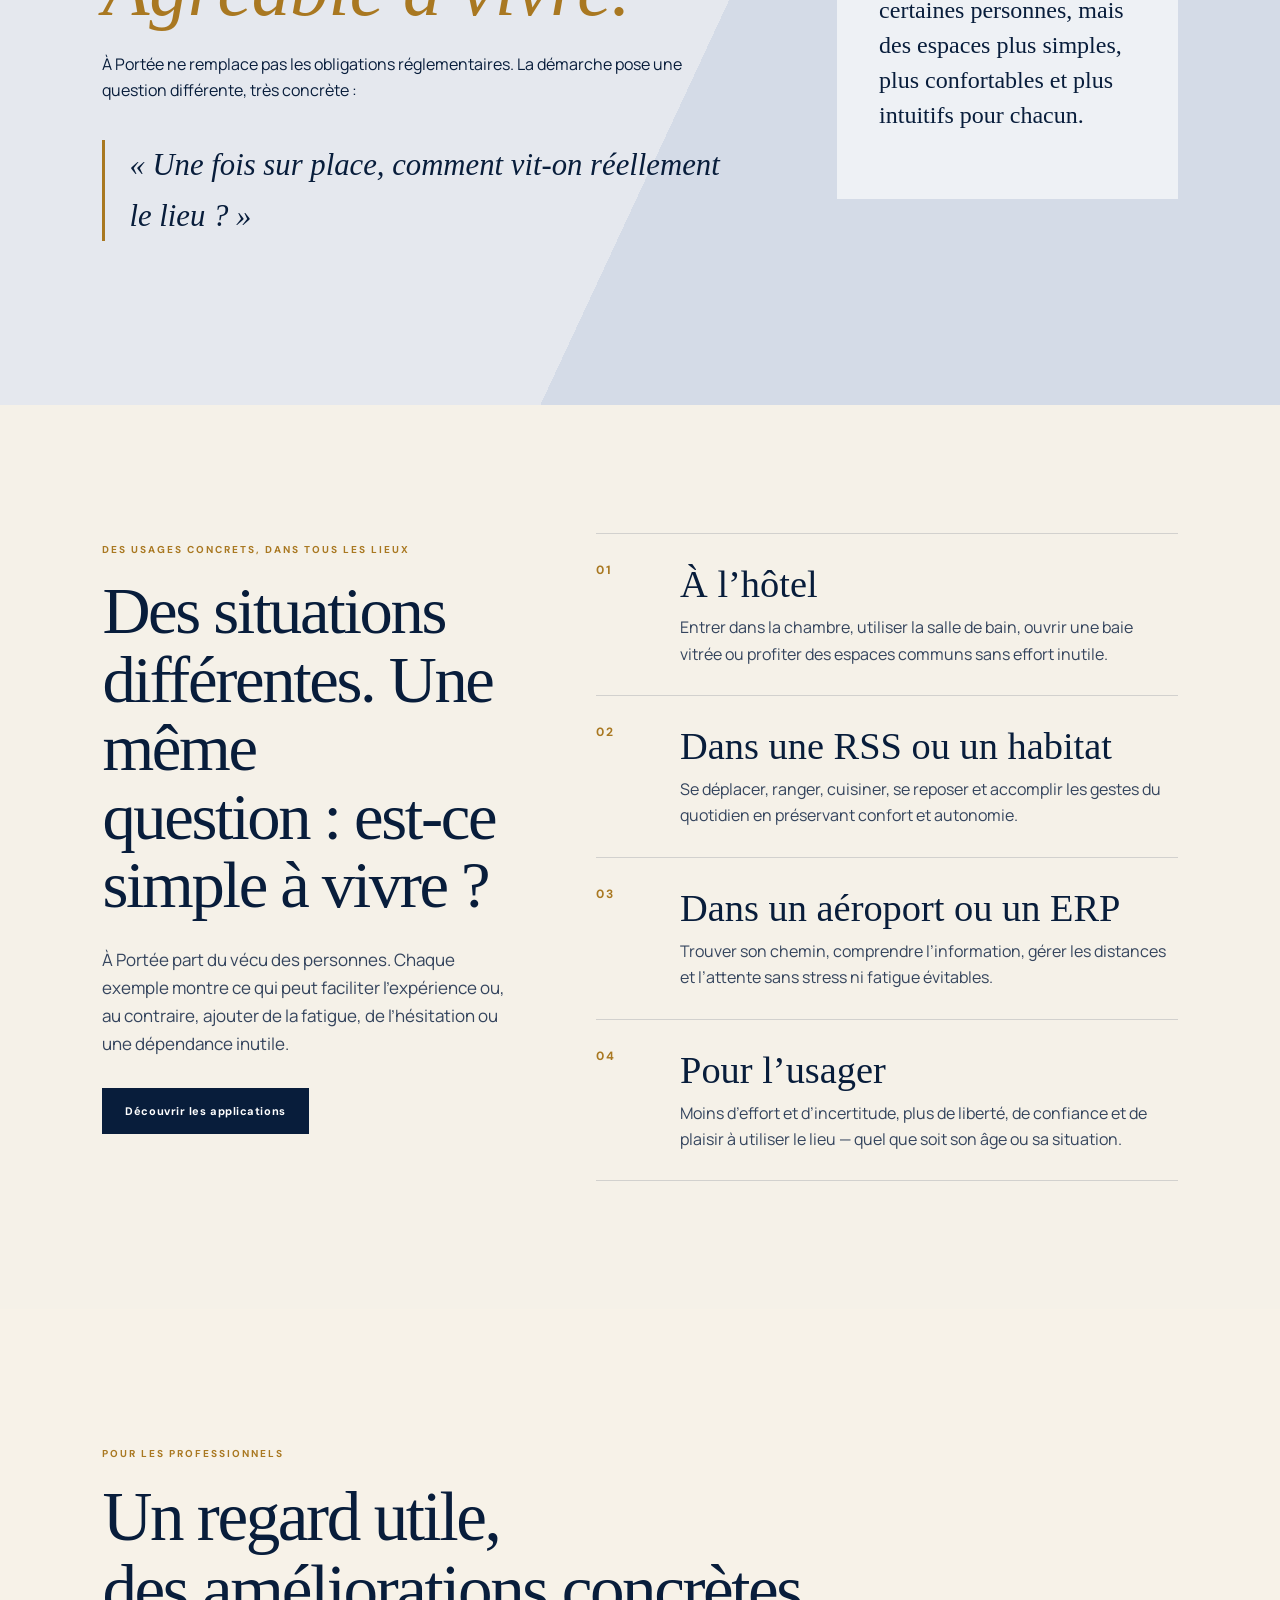
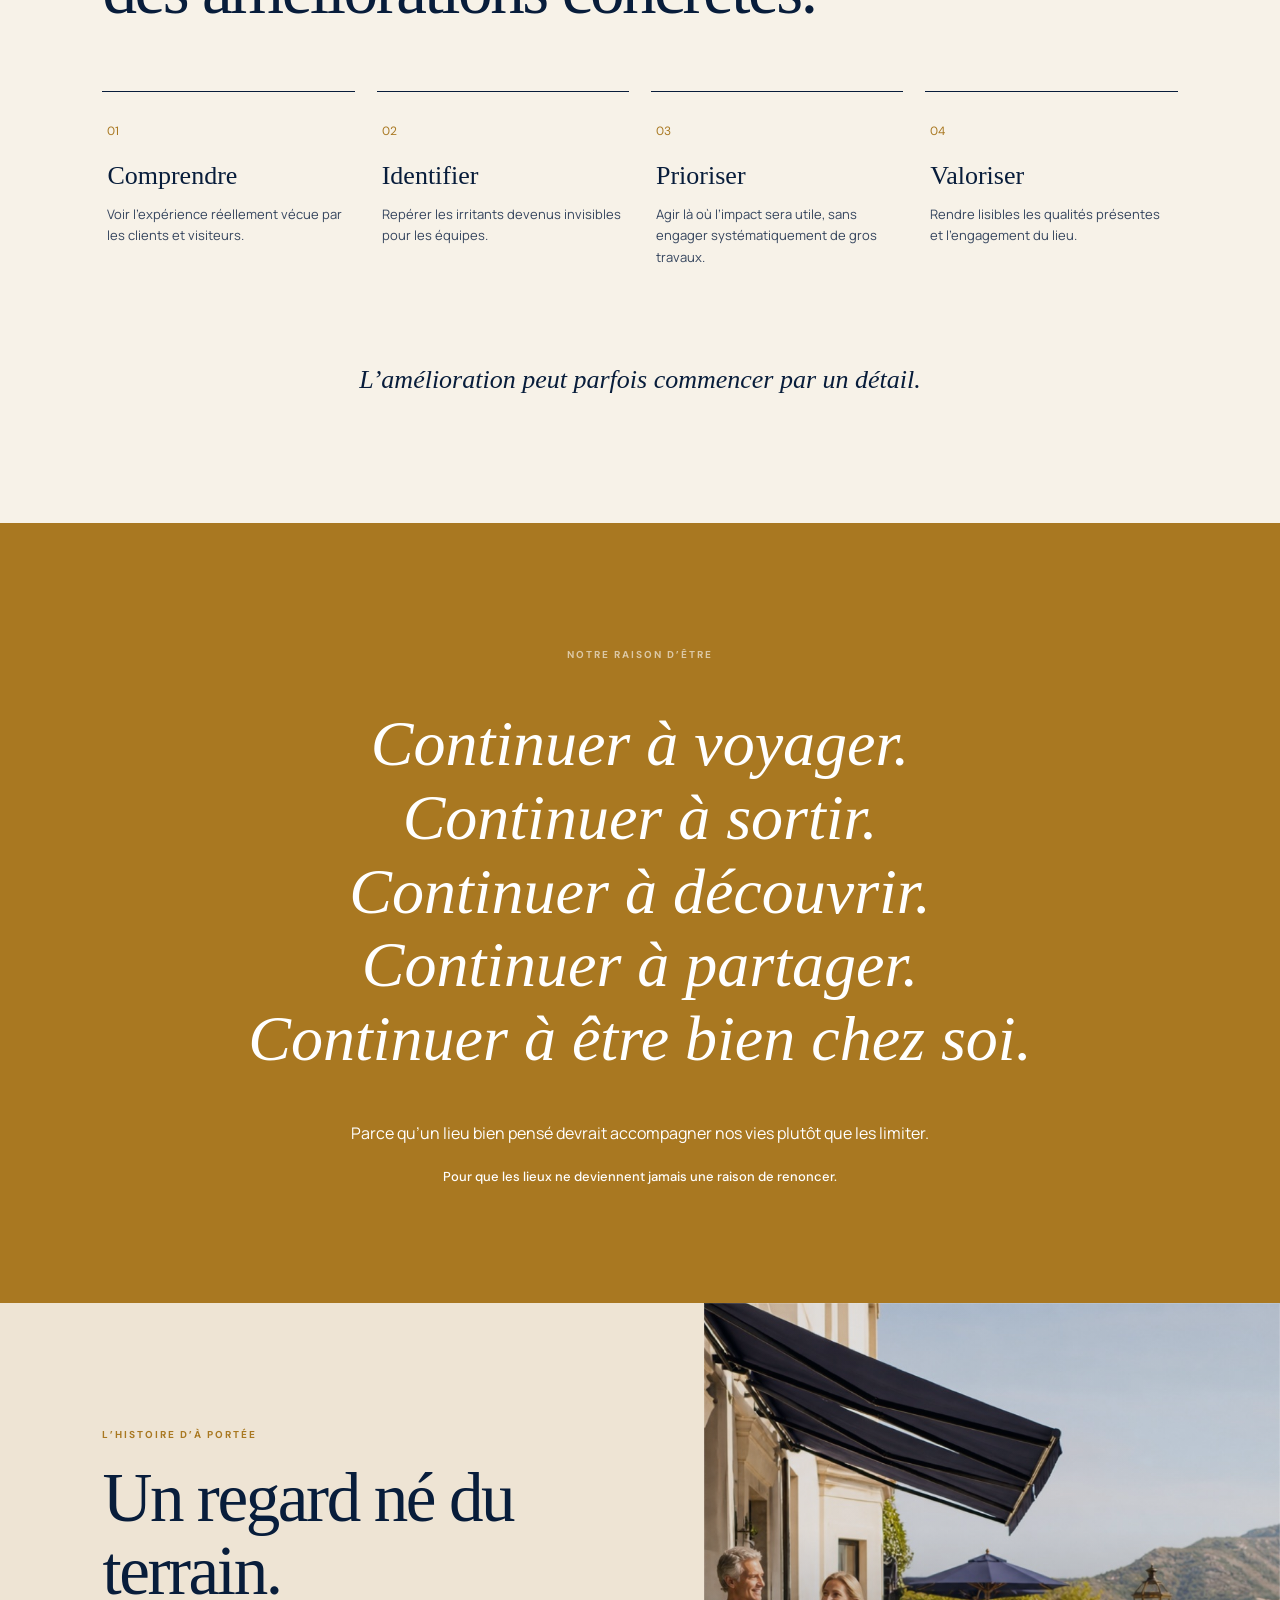
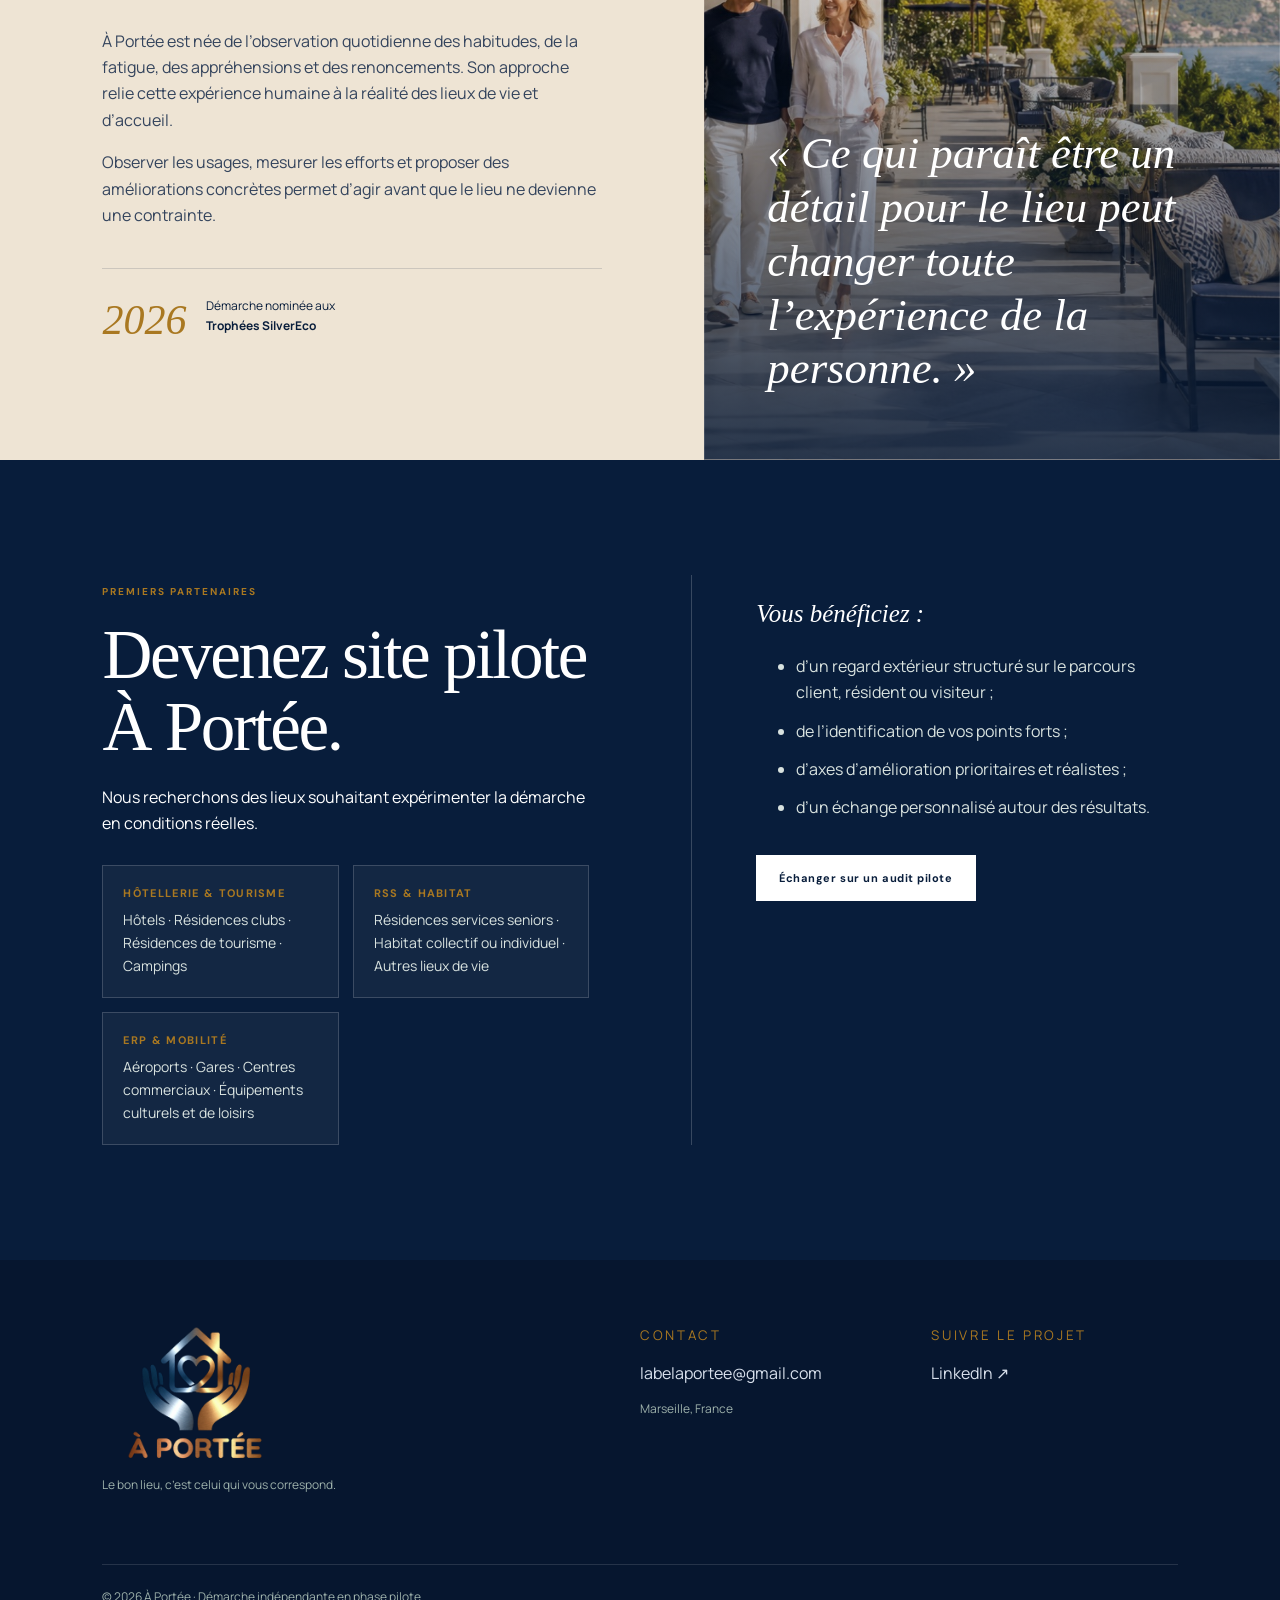
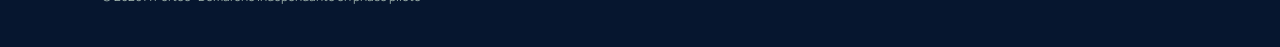
==== commit dff95891: "Élargir les exemples de la page d’accueil" ====
--- a/index.html
+++ b/index.html
@@ -1,13 +1,13 @@
-<!doctype html><html lang="fr"><head><meta charset="utf-8"><meta name="viewport" content="width=device-width,initial-scale=1"><meta name="description" content="À Portée révèle et améliore la qualité d'usage des ERP, des aéroports aux lieux d'accueil, pour des parcours plus simples, confortables et intuitifs."><link rel="icon" type="image/png" sizes="512x512" href="/favicon.png"><link rel="apple-touch-icon" href="/favicon.png"><title>À Portée — La qualité d'usage des ERP</title><link rel="preconnect" href="https://fonts.googleapis.com"><link rel="preconnect" href="https://fonts.gstatic.com" crossorigin><link href="https://fonts.googleapis.com/css2?family=DM+Sans:wght@400;600;700&family=Manrope:wght@400;500&display=swap" rel="stylesheet"><link rel="stylesheet" href="styles.css"><script src="script.js" defer></script></head><body>
+<!doctype html><html lang="fr"><head><meta charset="utf-8"><meta name="viewport" content="width=device-width,initial-scale=1"><meta name="description" content="À Portée révèle et améliore la qualité d’usage des hôtels, des résidences seniors, de l’habitat et des ERP pour des lieux plus simples, confortables et intuitifs."><link rel="icon" type="image/png" sizes="512x512" href="/favicon.png"><link rel="apple-touch-icon" href="/favicon.png"><title>À Portée — La qualité d’usage des lieux</title><link rel="preconnect" href="https://fonts.googleapis.com"><link rel="preconnect" href="https://fonts.gstatic.com" crossorigin><link href="https://fonts.googleapis.com/css2?family=DM+Sans:wght@400;600;700&family=Manrope:wght@400;500&display=swap" rel="stylesheet"><link rel="stylesheet" href="styles.css"><script src="script.js" defer></script></head><body>
 <link rel="stylesheet" href="brand.css"><link rel="stylesheet" href="photos.css"><link rel="stylesheet" href="logo.css"><link rel="stylesheet" href="menu.css"><link rel="stylesheet" href="audiences.css"><link rel="stylesheet" href="erp.css"><header><a class="brand" href="/"><img src="logo-a-portee-transparent-web.png" alt="À Portée"></a><button class="menu" type="button" aria-label="Ouvrir le menu" aria-expanded="false" aria-controls="nav">☰<span>Menu</span></button><nav id="nav"><a href="/demarche">La démarche</a><a href="/professionnels">Professionnels</a><a href="/histoire">Notre histoire</a><a class="nav-cta" href="/contact">Devenir pilote</a></nav></header>
 <main id="top">
-<section class="hero"><div class="hero-copy reveal"><p class="eyebrow">QUALITÉ D’USAGE DES ERP · OBSERVER · ÉVALUER · AMÉLIORER</p><h1>La qualité d’un lieu se voit.<br><em>Sa qualité d’usage se vit.</em></h1><p class="lead">À Portée révèle comment les établissements recevant du public sont réellement vécus. Dans un aéroport comme dans tout lieu d’accueil, nous observons les parcours, les repères, le confort et les efforts demandés.</p><div class="actions"><a class="button primary" href="/demarche">Découvrir la démarche</a><a class="button secondary" href="/contact">Évaluer mon ERP</a></div></div><div class="hero-art reveal"><div class="sun"></div><div class="window"></div><div class="chair"></div><div class="plant">❧</div><p>Pour continuer à voyager,<br>sortir, bouger, profiter<br>et être bien chez soi.</p></div></section>
+<section class="hero"><div class="hero-copy reveal"><p class="eyebrow">HÔTELLERIE · RSS &amp; HABITAT · ERP &amp; MOBILITÉ</p><h1>La qualité d’un lieu se voit.<br><em>Sa qualité d’usage se vit.</em></h1><p class="lead">À Portée révèle comment un lieu est réellement vécu — pendant un séjour, au quotidien chez soi ou lors d’un déplacement. Nous observons les parcours, les gestes, les repères, le confort et les efforts demandés.</p><div class="actions"><a class="button primary" href="/demarche">Découvrir la démarche</a><a class="button secondary" href="/professionnels">Voir les lieux concernés</a></div></div><div class="hero-art reveal"><div class="sun"></div><div class="window"></div><div class="chair"></div><div class="plant">❧</div><p>Pour continuer à voyager,<br>sortir, bouger, profiter<br>et être bien chez soi.</p></div></section>
 <section class="statement"><div class="intro reveal"><p class="eyebrow">UN AUTRE REGARD SUR LES LIEUX</p><h2>Un beau lieu peut parfois devenir <em>compliqué à vivre.</em></h2><p>Ce ne sont pas toujours de grands obstacles. Souvent, c’est une accumulation de petits efforts qui fatigue, inquiète ou finit par faire renoncer.</p></div><div class="cards"><article class="reveal"><div class="icon">━</div><h3>Une baie vitrée</h3><p>Difficile à ouvrir lorsque la force ou la préhension diminuent.</p></article><article class="reveal"><div class="icon">⌑</div><h3>Un transat très bas</h3><p>Agréable en apparence, mais difficile pour s’asseoir et se relever.</p></article><article class="reveal"><div class="icon">→</div><h3>Un parcours peu lisible</h3><p>Des repères insuffisants qui transforment un déplacement simple en effort.</p></article></div><p class="closing reveal">À Portée observe précisément <strong>ce que l’on ne remarque pas toujours.</strong></p></section>
 <section class="method" id="demarche"><div class="method-copy reveal"><p class="eyebrow">LA MÉTHODE À PORTÉE</p><h2>Observer le lieu autrement.</h2><p>Nous suivons le parcours réel de l’usager pour comprendre ce qui facilite l’expérience, ce qui demande un effort et ce qui peut être amélioré concrètement.</p></div><ol><li class="reveal"><b>O</b><h3>Observer</h3><p>Voir le lieu tel qu’il est réellement vécu.</p></li><li class="reveal"><b>E</b><h3>Évaluer</h3><p>Identifier ce qui facilite ou complique l’usage.</p></li><li class="reveal"><b>P</b><h3>Prioriser</h3><p>Distinguer l’essentiel du secondaire.</p></li><li class="reveal"><b>A</b><h3>Améliorer</h3><p>Proposer des solutions réalistes et adaptées.</p></li><li class="reveal"><b>V</b><h3>Valoriser</h3><p>Rendre visibles les qualités d’usage.</p></li></ol></section>
 <section class="difference"><div class="reveal"><p class="eyebrow">UNE APPROCHE COMPLÉMENTAIRE</p><h2>Pas seulement accessible.<br><em>Agréable à vivre.</em></h2><p>À Portée ne remplace pas les obligations réglementaires. La démarche pose une question différente, très concrète :</p><blockquote>« Une fois sur place, comment vit-on réellement le lieu&nbsp;?&nbsp;»</blockquote></div><aside class="reveal"><b>POUR TOUS</b><p>L’objectif n’est pas de créer des lieux réservés à certaines personnes, mais des espaces plus simples, plus confortables et plus intuitifs pour chacun.</p></aside></section>
-<section class="erp-focus"><div class="erp-heading reveal"><p class="eyebrow">ERP · CAS D’USAGE AÉROPORT</p><h2>Un parcours fluide ne se mesure pas seulement en mètres.</h2><p>Dans un aéroport, chaque étape compte : trouver son chemin, comprendre l’information, gérer l’attente, franchir les contrôles et rejoindre sa porte sans fatigue ni stress inutiles. À Portée observe l’expérience complète, du parvis à l’embarquement.</p><a class="button primary" href="/contact">Parler de votre ERP</a></div><div class="erp-journey"><article class="reveal"><span>01</span><h3>S’orienter</h3><p>Des repères lisibles et continus pour savoir où aller, même dans un environnement dense.</p></article><article class="reveal"><span>02</span><h3>Progresser</h3><p>Des transitions compréhensibles, des distances anticipées et des efforts mieux maîtrisés.</p></article><article class="reveal"><span>03</span><h3>Attendre</h3><p>Des espaces de pause confortables, visibles et adaptés aux rythmes de chacun.</p></article><article class="reveal"><span>04</span><h3>Être rassuré</h3><p>Une information claire et des points de contact accessibles aux moments décisifs.</p></article></div></section>
+<section class="erp-focus"><div class="erp-heading reveal"><p class="eyebrow">DES USAGES CONCRETS, DANS TOUS LES LIEUX</p><h2>Des situations différentes. Une même question&nbsp;: est-ce simple à vivre&nbsp;?</h2><p>À Portée part du vécu des personnes. Chaque exemple montre ce qui peut faciliter l’expérience ou, au contraire, ajouter de la fatigue, de l’hésitation ou une dépendance inutile.</p><a class="button primary" href="/professionnels">Découvrir les applications</a></div><div class="erp-journey"><article class="reveal"><span>01</span><h3>À l’hôtel</h3><p>Entrer dans la chambre, utiliser la salle de bain, ouvrir une baie vitrée ou profiter des espaces communs sans effort inutile.</p></article><article class="reveal"><span>02</span><h3>Dans une RSS ou un habitat</h3><p>Se déplacer, ranger, cuisiner, se reposer et accomplir les gestes du quotidien en préservant confort et autonomie.</p></article><article class="reveal"><span>03</span><h3>Dans un aéroport ou un ERP</h3><p>Trouver son chemin, comprendre l’information, gérer les distances et l’attente sans stress ni fatigue évitables.</p></article><article class="reveal"><span>04</span><h3>Pour l’usager</h3><p>Moins d’effort et d’incertitude, plus de liberté, de confiance et de plaisir à utiliser le lieu — quel que soit son âge ou sa situation.</p></article></div></section>
 <section class="pros" id="professionnels"><div class="intro reveal"><p class="eyebrow">POUR LES PROFESSIONNELS</p><h2>Un regard utile,<br>des améliorations concrètes.</h2></div><div class="benefits"><article class="reveal"><span>01</span><h3>Comprendre</h3><p>Voir l’expérience réellement vécue par les clients et visiteurs.</p></article><article class="reveal"><span>02</span><h3>Identifier</h3><p>Repérer les irritants devenus invisibles pour les équipes.</p></article><article class="reveal"><span>03</span><h3>Prioriser</h3><p>Agir là où l’impact sera utile, sans engager systématiquement de gros travaux.</p></article><article class="reveal"><span>04</span><h3>Valoriser</h3><p>Rendre lisibles les qualités présentes et l’engagement du lieu.</p></article></div><p class="closing reveal">L’amélioration peut parfois commencer par un détail.</p></section>
 <section class="continue"><p class="eyebrow">NOTRE RAISON D’ÊTRE</p><div class="words reveal">Continuer à voyager.<br>Continuer à sortir.<br>Continuer à découvrir.<br>Continuer à partager.<br>Continuer à être bien chez soi.</div><p>Parce qu’un lieu bien pensé devrait accompagner nos vies plutôt que les limiter.</p><strong>Pour que les lieux ne deviennent jamais une raison de renoncer.</strong></section>
 <section class="story" id="histoire"><div class="story-copy reveal"><p class="eyebrow">L’HISTOIRE D’À PORTÉE</p><h2>Un regard né du terrain.</h2><p>À Portée est née de l’observation quotidienne des habitudes, de la fatigue, des appréhensions et des renoncements. Son approche relie cette expérience humaine à la réalité des lieux de vie et d’accueil.</p><p>Observer les usages, mesurer les efforts et proposer des améliorations concrètes permet d’agir avant que le lieu ne devienne une contrainte.</p><div class="award"><b>2026</b><span>Démarche nominée aux<br><strong>Trophées SilverEco</strong></span></div></div><blockquote class="story-quote reveal">« Ce qui paraît être un détail pour le lieu peut changer toute l’expérience de la personne. »</blockquote></section>
-<section class="pilot" id="contact"><div class="reveal"><p class="eyebrow">PREMIERS PARTENAIRES</p><h2>Devenez site pilote À Portée.</h2><p>Nous recherchons des sites souhaitant expérimenter la démarche en conditions réelles.</p><div class="pilot-audiences"><div><strong>ERP &amp; mobilité</strong><span>Aéroports · Gares · Centres commerciaux · Équipements culturels et de loisirs</span></div><div><strong>Hébergement touristique</strong><span>Hôtels · Résidences clubs · Résidences de tourisme · Campings</span></div><div><strong>Lieux de vie et d’accueil</strong><span>Résidences services seniors (RSS) · Autres lieux d’accueil et de vie</span></div></div></div><div class="offer reveal"><p>Vous bénéficiez :</p><ul><li>d’un regard extérieur structuré sur le parcours client ;</li><li>de l’identification de vos points forts ;</li><li>d’axes d’amélioration prioritaires et réalistes ;</li><li>d’un échange personnalisé autour des résultats.</li></ul><a class="button light" href="mailto:labelaportee@gmail.com?subject=Échange%20sur%20un%20audit%20pilote">Échanger sur un audit pilote</a></div></section>
+<section class="pilot" id="contact"><div class="reveal"><p class="eyebrow">PREMIERS PARTENAIRES</p><h2>Devenez site pilote À Portée.</h2><p>Nous recherchons des lieux souhaitant expérimenter la démarche en conditions réelles.</p><div class="pilot-audiences"><div><strong>Hôtellerie &amp; tourisme</strong><span>Hôtels · Résidences clubs · Résidences de tourisme · Campings</span></div><div><strong>RSS &amp; habitat</strong><span>Résidences services seniors · Habitat collectif ou individuel · Autres lieux de vie</span></div><div><strong>ERP &amp; mobilité</strong><span>Aéroports · Gares · Centres commerciaux · Équipements culturels et de loisirs</span></div></div></div><div class="offer reveal"><p>Vous bénéficiez :</p><ul><li>d’un regard extérieur structuré sur le parcours client, résident ou visiteur ;</li><li>de l’identification de vos points forts ;</li><li>d’axes d’amélioration prioritaires et réalistes ;</li><li>d’un échange personnalisé autour des résultats.</li></ul><a class="button light" href="mailto:labelaportee@gmail.com?subject=Échange%20sur%20un%20audit%20pilote">Échanger sur un audit pilote</a></div></section>
 </main><footer><div class="foot-brand"><img src="logo-a-portee-transparent-web.png" alt="À Portée"><p>Le bon lieu, c’est celui qui vous correspond.</p></div><div><small>CONTACT</small><a href="mailto:labelaportee@gmail.com">labelaportee@gmail.com</a><p>Marseille, France</p></div><div><small>SUIVRE LE PROJET</small><a href="https://www.linkedin.com" target="_blank" rel="noreferrer">LinkedIn ↗</a></div><p class="copy">© 2026 À Portée · Démarche indépendante en phase pilote</p></footer></body></html>
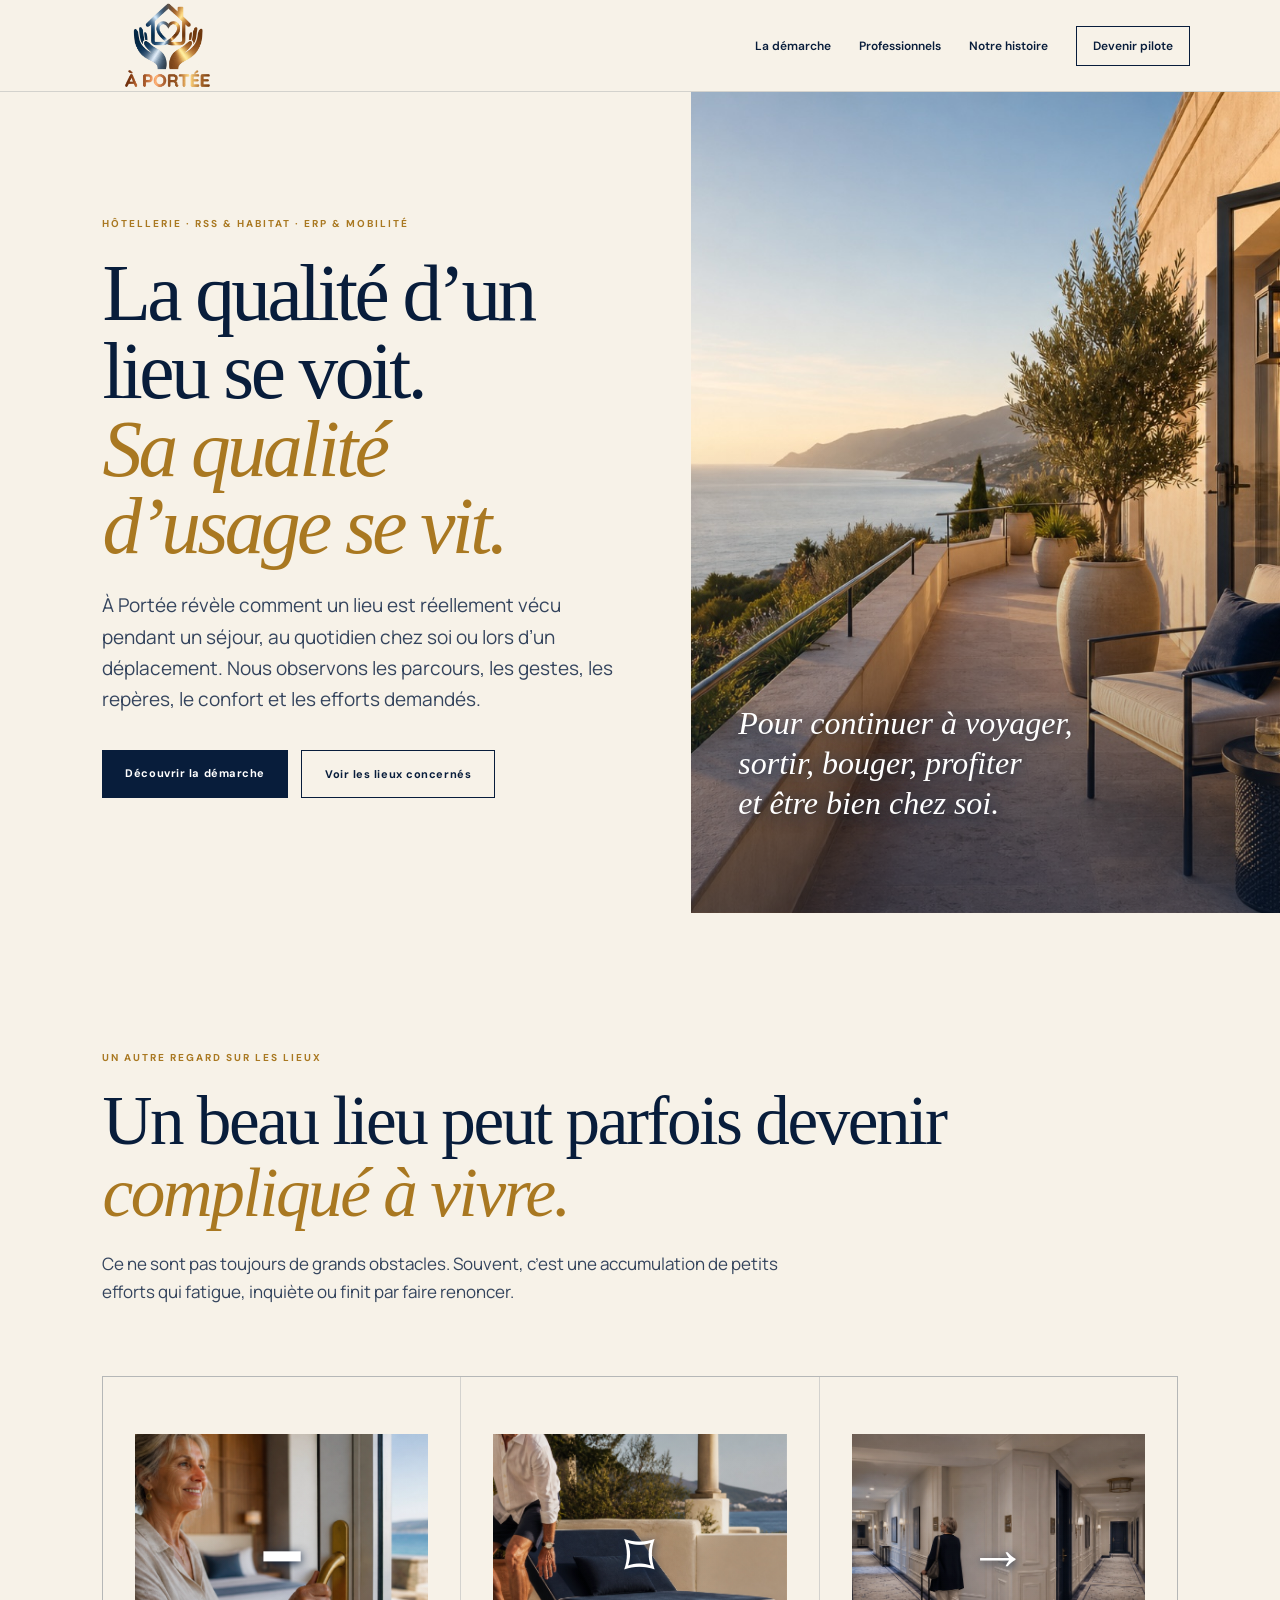
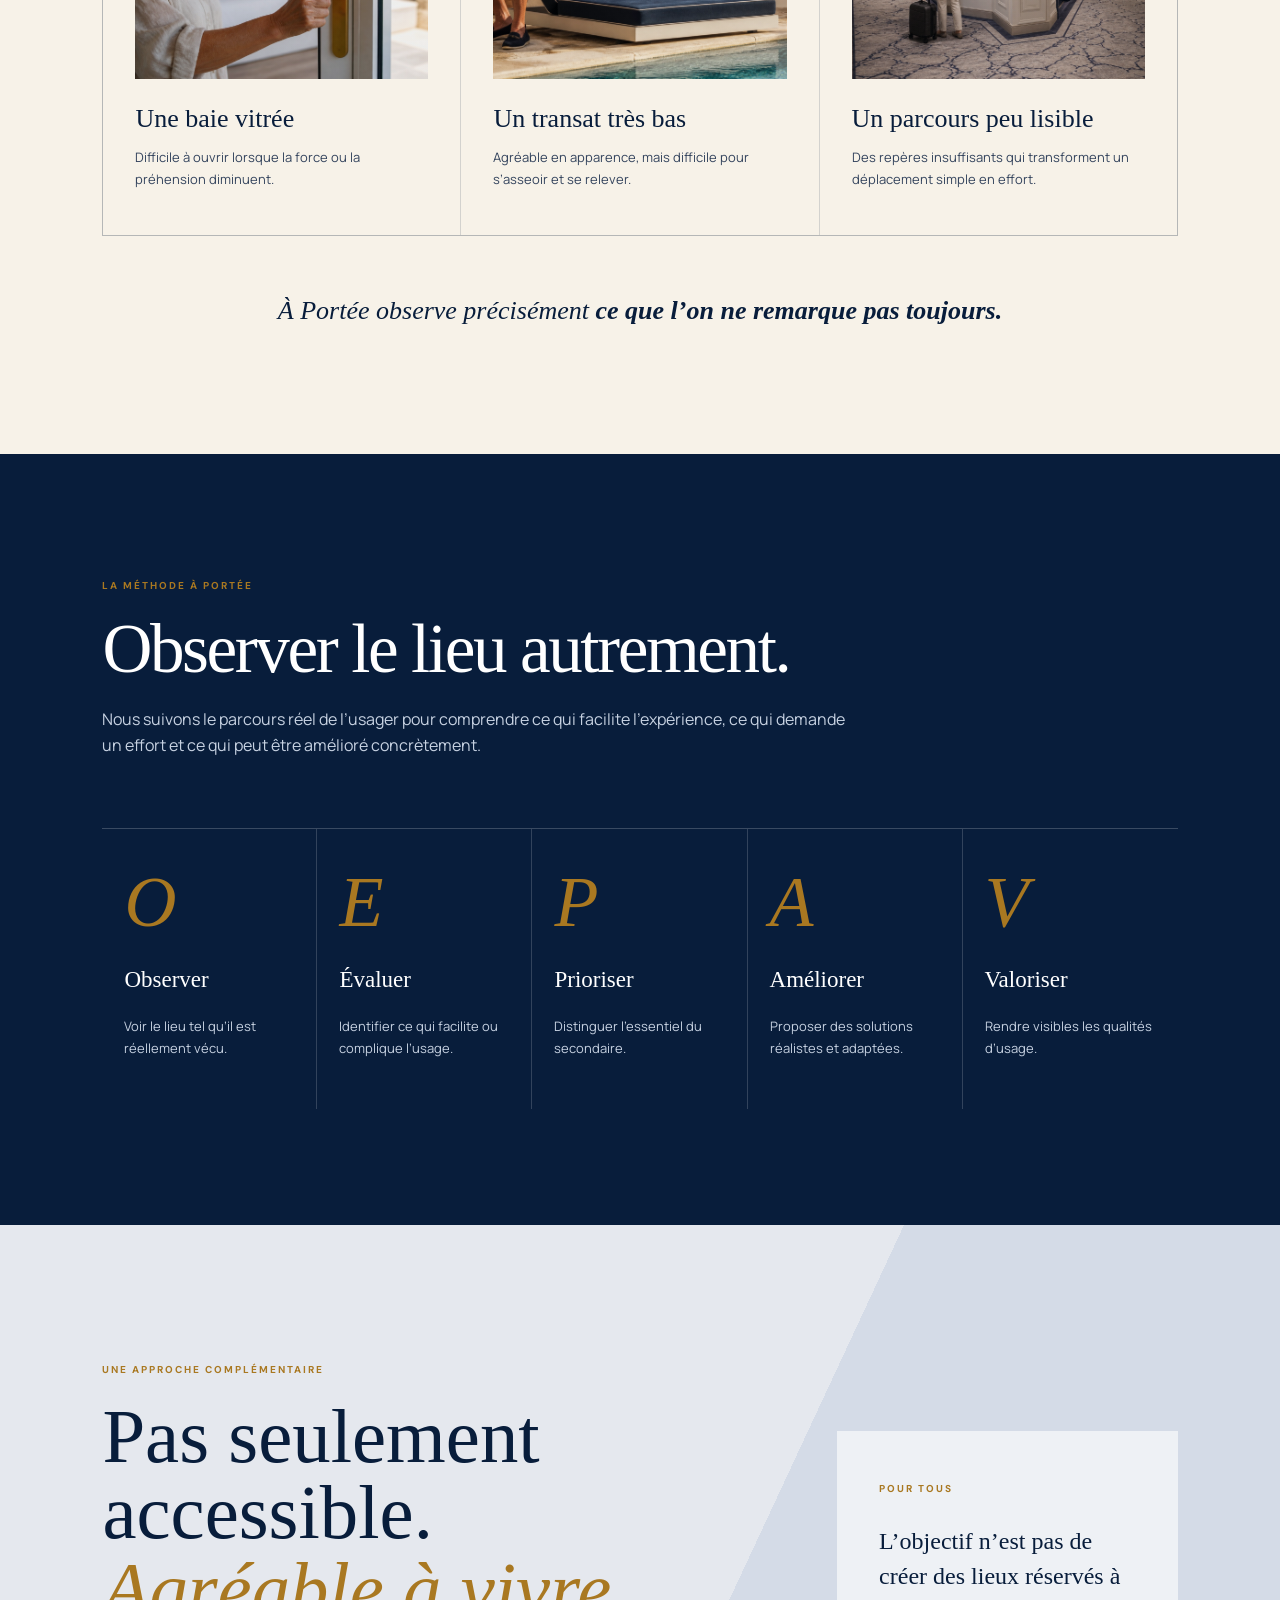
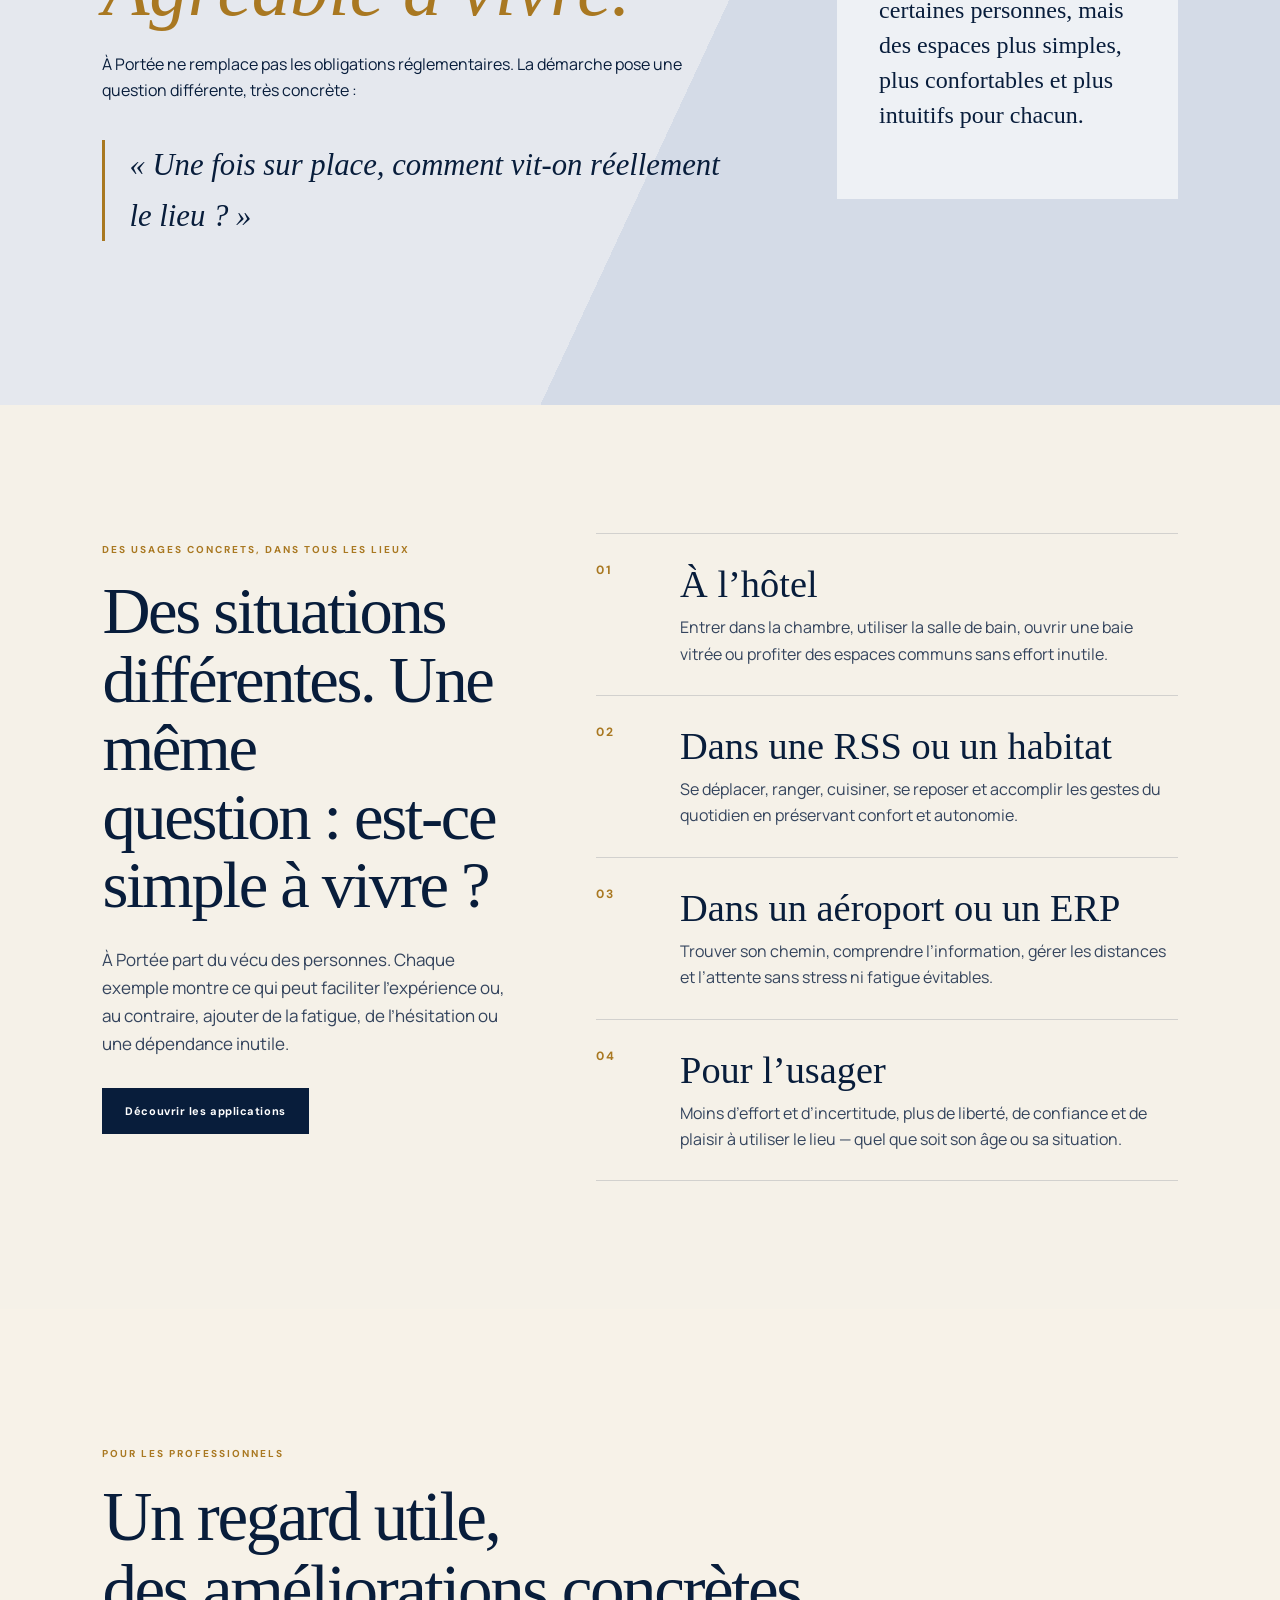
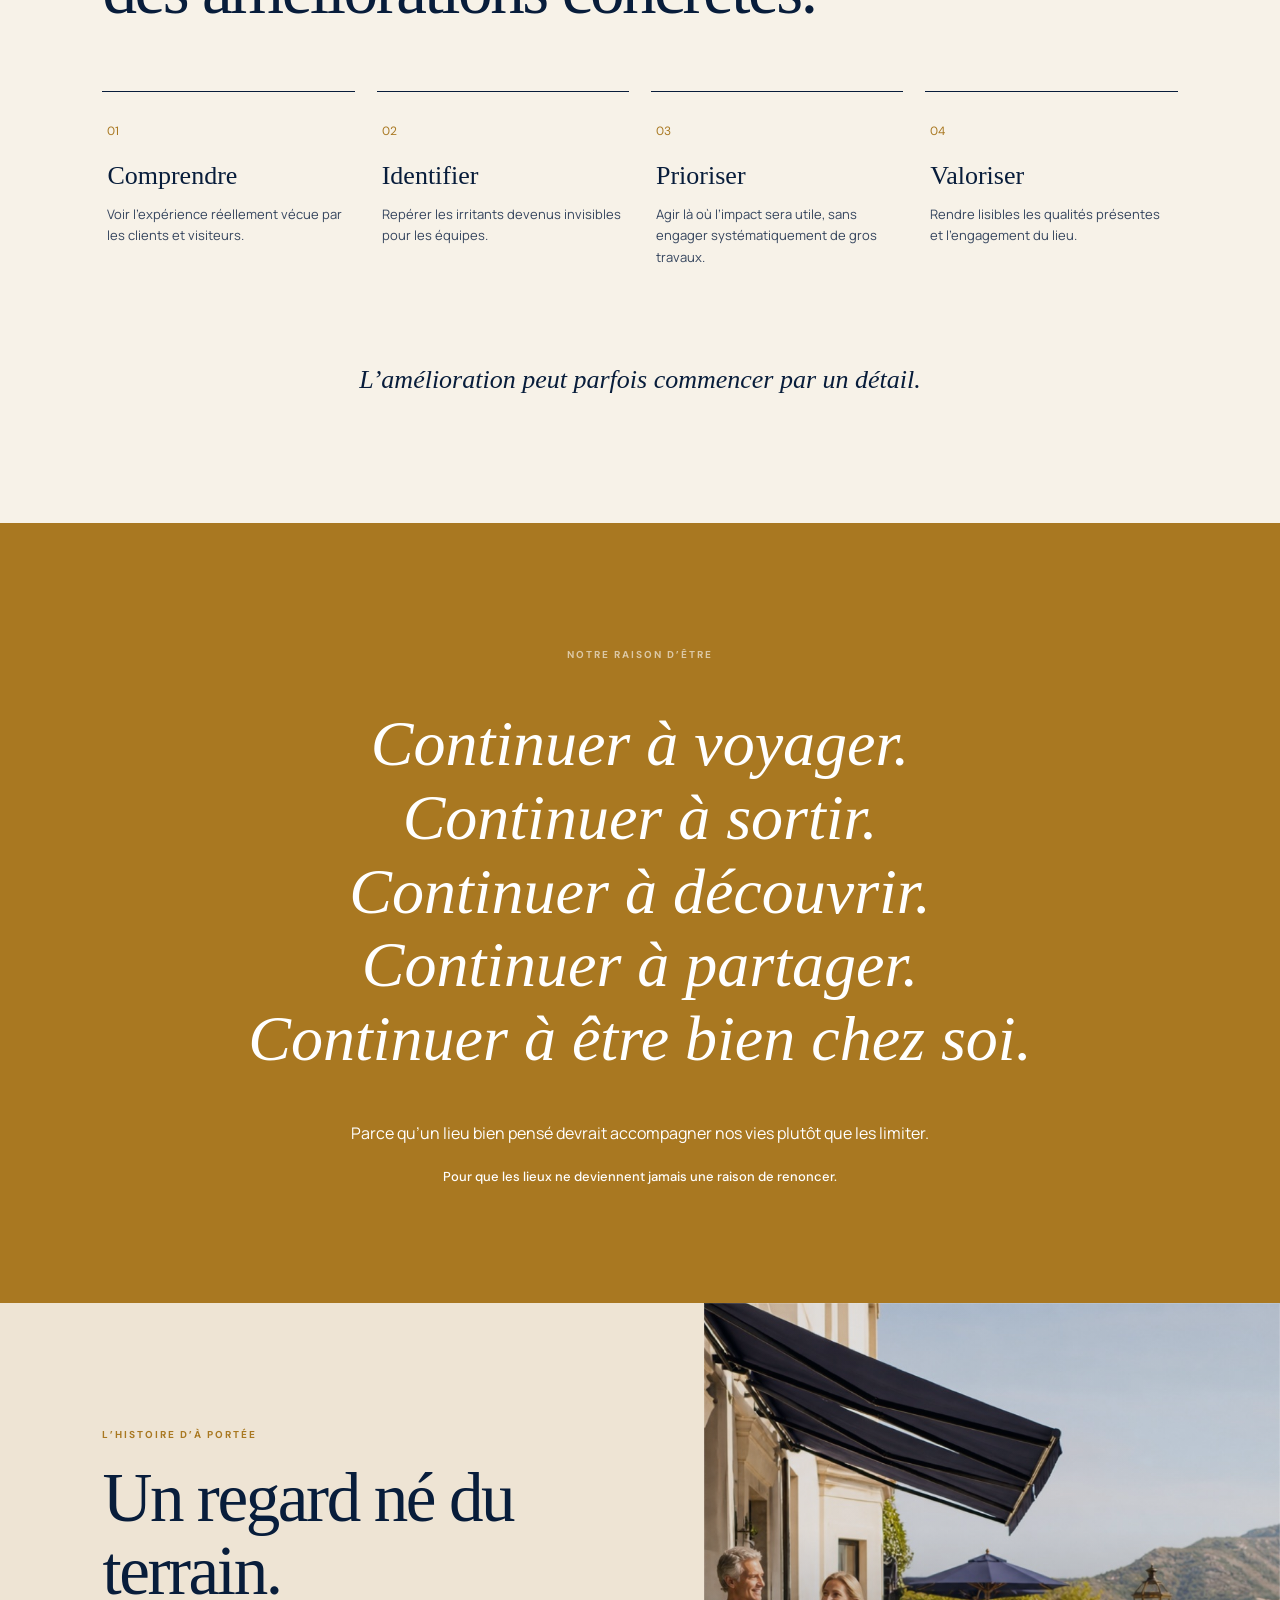
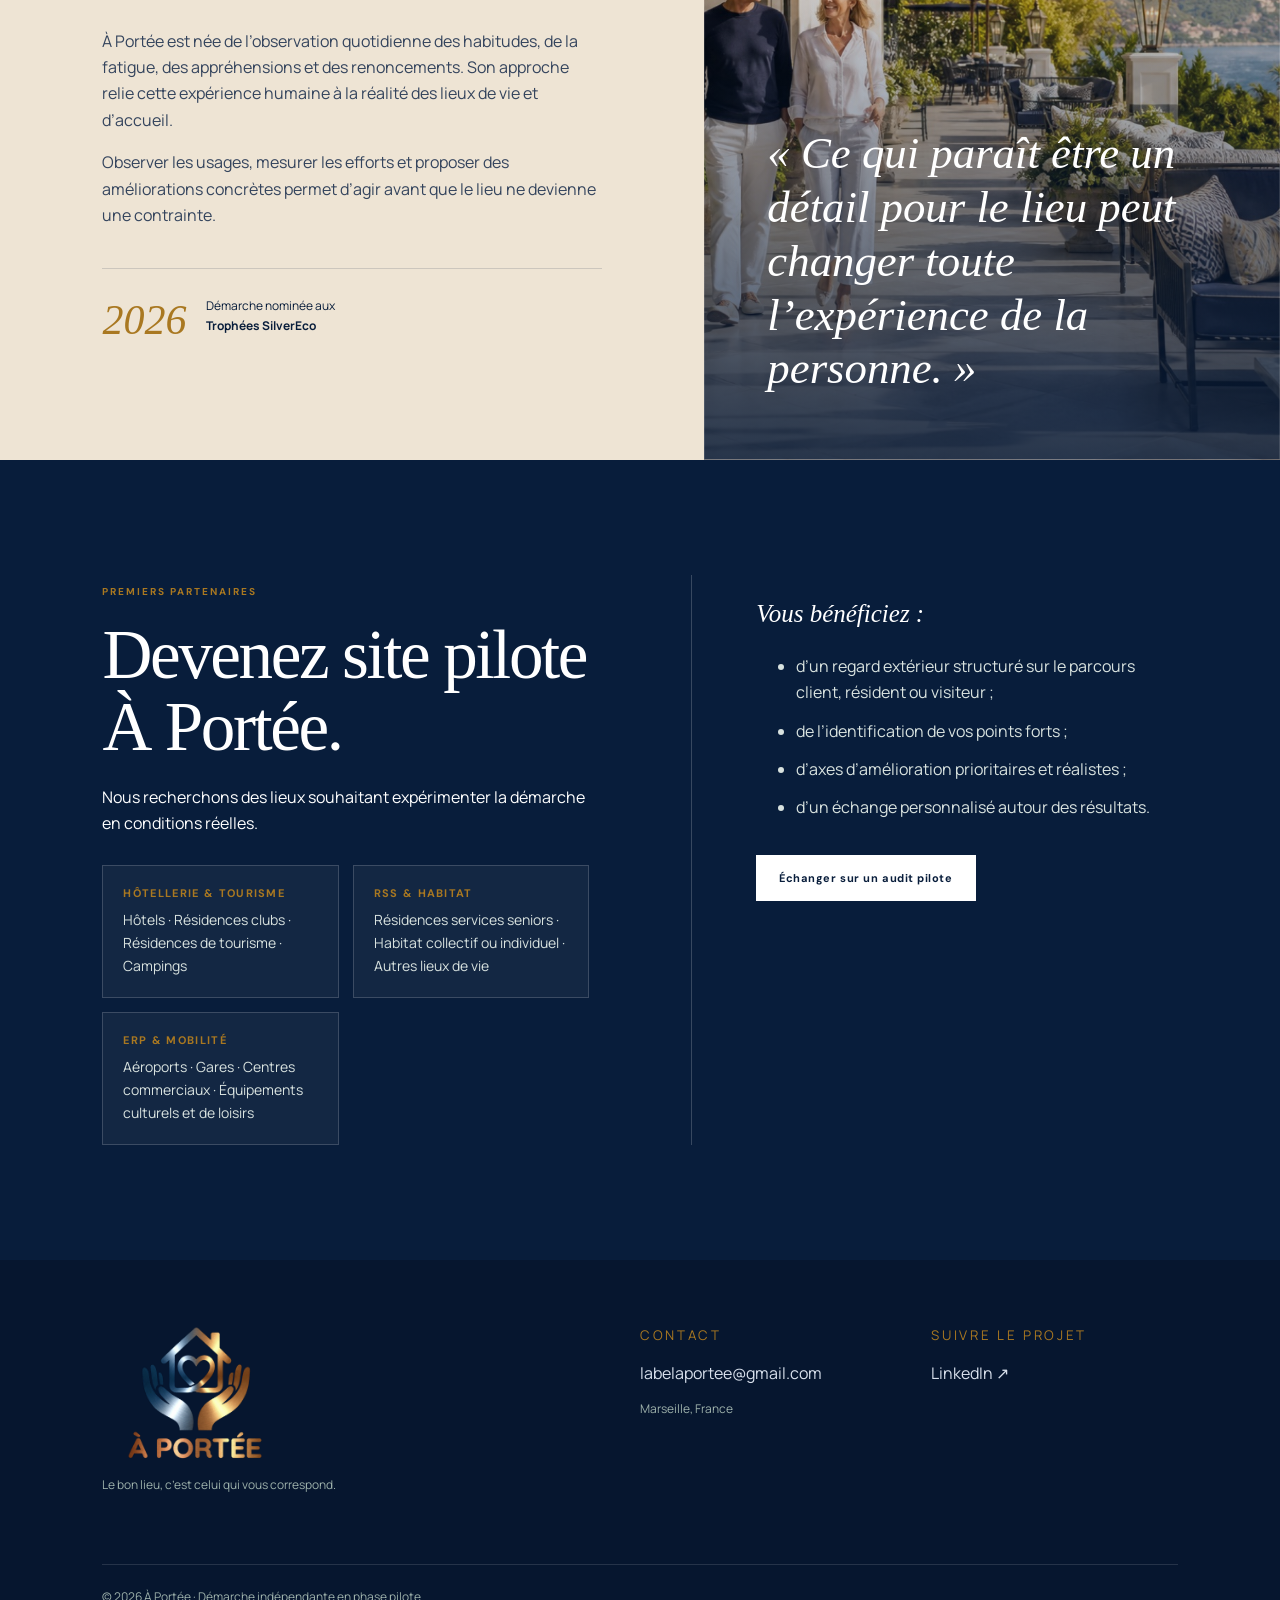
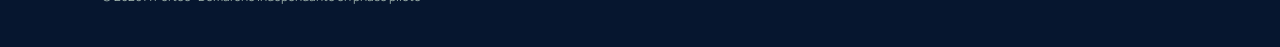
==== commit 2da72e36: "Retirer le tiret dans le texte d’accueil" ====
--- a/index.html
+++ b/index.html
@@ -1,7 +1,7 @@
 <!doctype html><html lang="fr"><head><meta charset="utf-8"><meta name="viewport" content="width=device-width,initial-scale=1"><meta name="description" content="À Portée révèle et améliore la qualité d’usage des hôtels, des résidences seniors, de l’habitat et des ERP pour des lieux plus simples, confortables et intuitifs."><link rel="icon" type="image/png" sizes="512x512" href="/favicon.png"><link rel="apple-touch-icon" href="/favicon.png"><title>À Portée — La qualité d’usage des lieux</title><link rel="preconnect" href="https://fonts.googleapis.com"><link rel="preconnect" href="https://fonts.gstatic.com" crossorigin><link href="https://fonts.googleapis.com/css2?family=DM+Sans:wght@400;600;700&family=Manrope:wght@400;500&display=swap" rel="stylesheet"><link rel="stylesheet" href="styles.css"><script src="script.js" defer></script></head><body>
 <link rel="stylesheet" href="brand.css"><link rel="stylesheet" href="photos.css"><link rel="stylesheet" href="logo.css"><link rel="stylesheet" href="menu.css"><link rel="stylesheet" href="audiences.css"><link rel="stylesheet" href="erp.css"><header><a class="brand" href="/"><img src="logo-a-portee-transparent-web.png" alt="À Portée"></a><button class="menu" type="button" aria-label="Ouvrir le menu" aria-expanded="false" aria-controls="nav">☰<span>Menu</span></button><nav id="nav"><a href="/demarche">La démarche</a><a href="/professionnels">Professionnels</a><a href="/histoire">Notre histoire</a><a class="nav-cta" href="/contact">Devenir pilote</a></nav></header>
 <main id="top">
-<section class="hero"><div class="hero-copy reveal"><p class="eyebrow">HÔTELLERIE · RSS &amp; HABITAT · ERP &amp; MOBILITÉ</p><h1>La qualité d’un lieu se voit.<br><em>Sa qualité d’usage se vit.</em></h1><p class="lead">À Portée révèle comment un lieu est réellement vécu — pendant un séjour, au quotidien chez soi ou lors d’un déplacement. Nous observons les parcours, les gestes, les repères, le confort et les efforts demandés.</p><div class="actions"><a class="button primary" href="/demarche">Découvrir la démarche</a><a class="button secondary" href="/professionnels">Voir les lieux concernés</a></div></div><div class="hero-art reveal"><div class="sun"></div><div class="window"></div><div class="chair"></div><div class="plant">❧</div><p>Pour continuer à voyager,<br>sortir, bouger, profiter<br>et être bien chez soi.</p></div></section>
+<section class="hero"><div class="hero-copy reveal"><p class="eyebrow">HÔTELLERIE · RSS &amp; HABITAT · ERP &amp; MOBILITÉ</p><h1>La qualité d’un lieu se voit.<br><em>Sa qualité d’usage se vit.</em></h1><p class="lead">À Portée révèle comment un lieu est réellement vécu pendant un séjour, au quotidien chez soi ou lors d’un déplacement. Nous observons les parcours, les gestes, les repères, le confort et les efforts demandés.</p><div class="actions"><a class="button primary" href="/demarche">Découvrir la démarche</a><a class="button secondary" href="/professionnels">Voir les lieux concernés</a></div></div><div class="hero-art reveal"><div class="sun"></div><div class="window"></div><div class="chair"></div><div class="plant">❧</div><p>Pour continuer à voyager,<br>sortir, bouger, profiter<br>et être bien chez soi.</p></div></section>
 <section class="statement"><div class="intro reveal"><p class="eyebrow">UN AUTRE REGARD SUR LES LIEUX</p><h2>Un beau lieu peut parfois devenir <em>compliqué à vivre.</em></h2><p>Ce ne sont pas toujours de grands obstacles. Souvent, c’est une accumulation de petits efforts qui fatigue, inquiète ou finit par faire renoncer.</p></div><div class="cards"><article class="reveal"><div class="icon">━</div><h3>Une baie vitrée</h3><p>Difficile à ouvrir lorsque la force ou la préhension diminuent.</p></article><article class="reveal"><div class="icon">⌑</div><h3>Un transat très bas</h3><p>Agréable en apparence, mais difficile pour s’asseoir et se relever.</p></article><article class="reveal"><div class="icon">→</div><h3>Un parcours peu lisible</h3><p>Des repères insuffisants qui transforment un déplacement simple en effort.</p></article></div><p class="closing reveal">À Portée observe précisément <strong>ce que l’on ne remarque pas toujours.</strong></p></section>
 <section class="method" id="demarche"><div class="method-copy reveal"><p class="eyebrow">LA MÉTHODE À PORTÉE</p><h2>Observer le lieu autrement.</h2><p>Nous suivons le parcours réel de l’usager pour comprendre ce qui facilite l’expérience, ce qui demande un effort et ce qui peut être amélioré concrètement.</p></div><ol><li class="reveal"><b>O</b><h3>Observer</h3><p>Voir le lieu tel qu’il est réellement vécu.</p></li><li class="reveal"><b>E</b><h3>Évaluer</h3><p>Identifier ce qui facilite ou complique l’usage.</p></li><li class="reveal"><b>P</b><h3>Prioriser</h3><p>Distinguer l’essentiel du secondaire.</p></li><li class="reveal"><b>A</b><h3>Améliorer</h3><p>Proposer des solutions réalistes et adaptées.</p></li><li class="reveal"><b>V</b><h3>Valoriser</h3><p>Rendre visibles les qualités d’usage.</p></li></ol></section>
 <section class="difference"><div class="reveal"><p class="eyebrow">UNE APPROCHE COMPLÉMENTAIRE</p><h2>Pas seulement accessible.<br><em>Agréable à vivre.</em></h2><p>À Portée ne remplace pas les obligations réglementaires. La démarche pose une question différente, très concrète :</p><blockquote>« Une fois sur place, comment vit-on réellement le lieu&nbsp;?&nbsp;»</blockquote></div><aside class="reveal"><b>POUR TOUS</b><p>L’objectif n’est pas de créer des lieux réservés à certaines personnes, mais des espaces plus simples, plus confortables et plus intuitifs pour chacun.</p></aside></section>
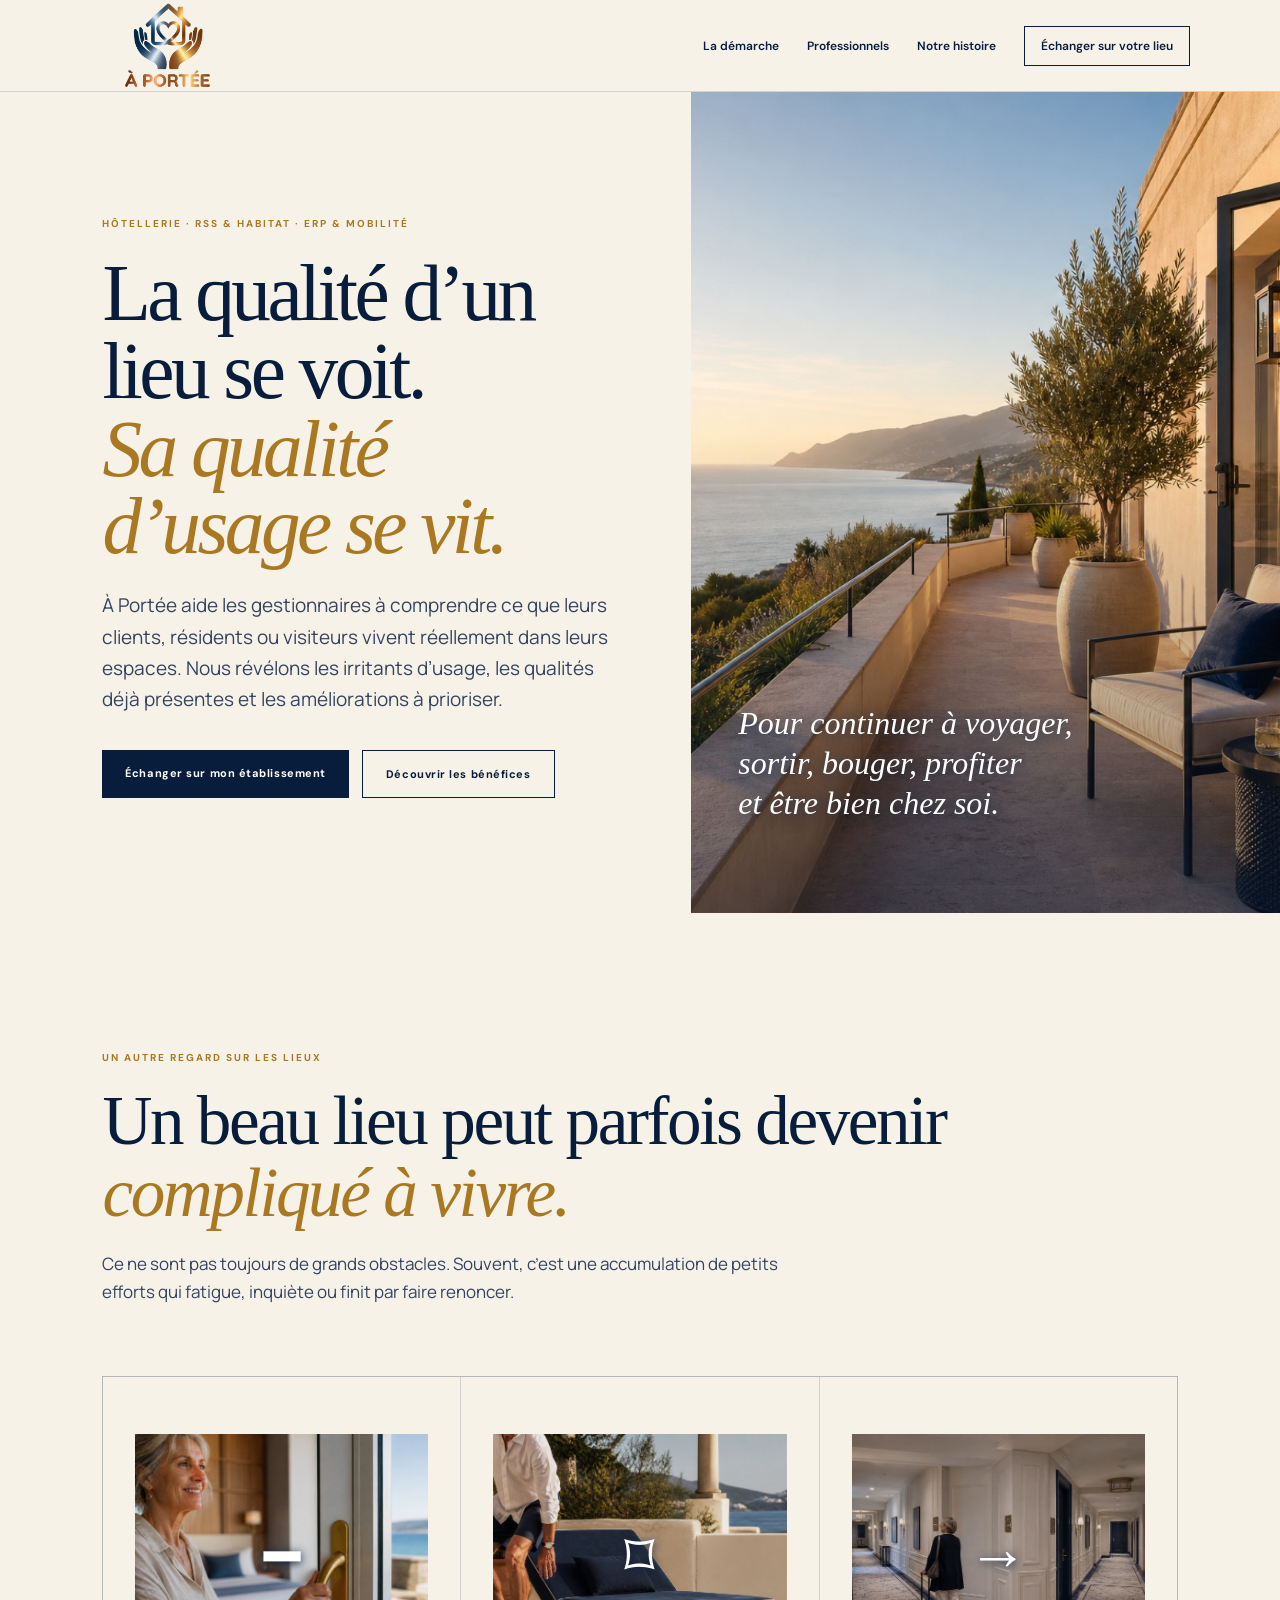
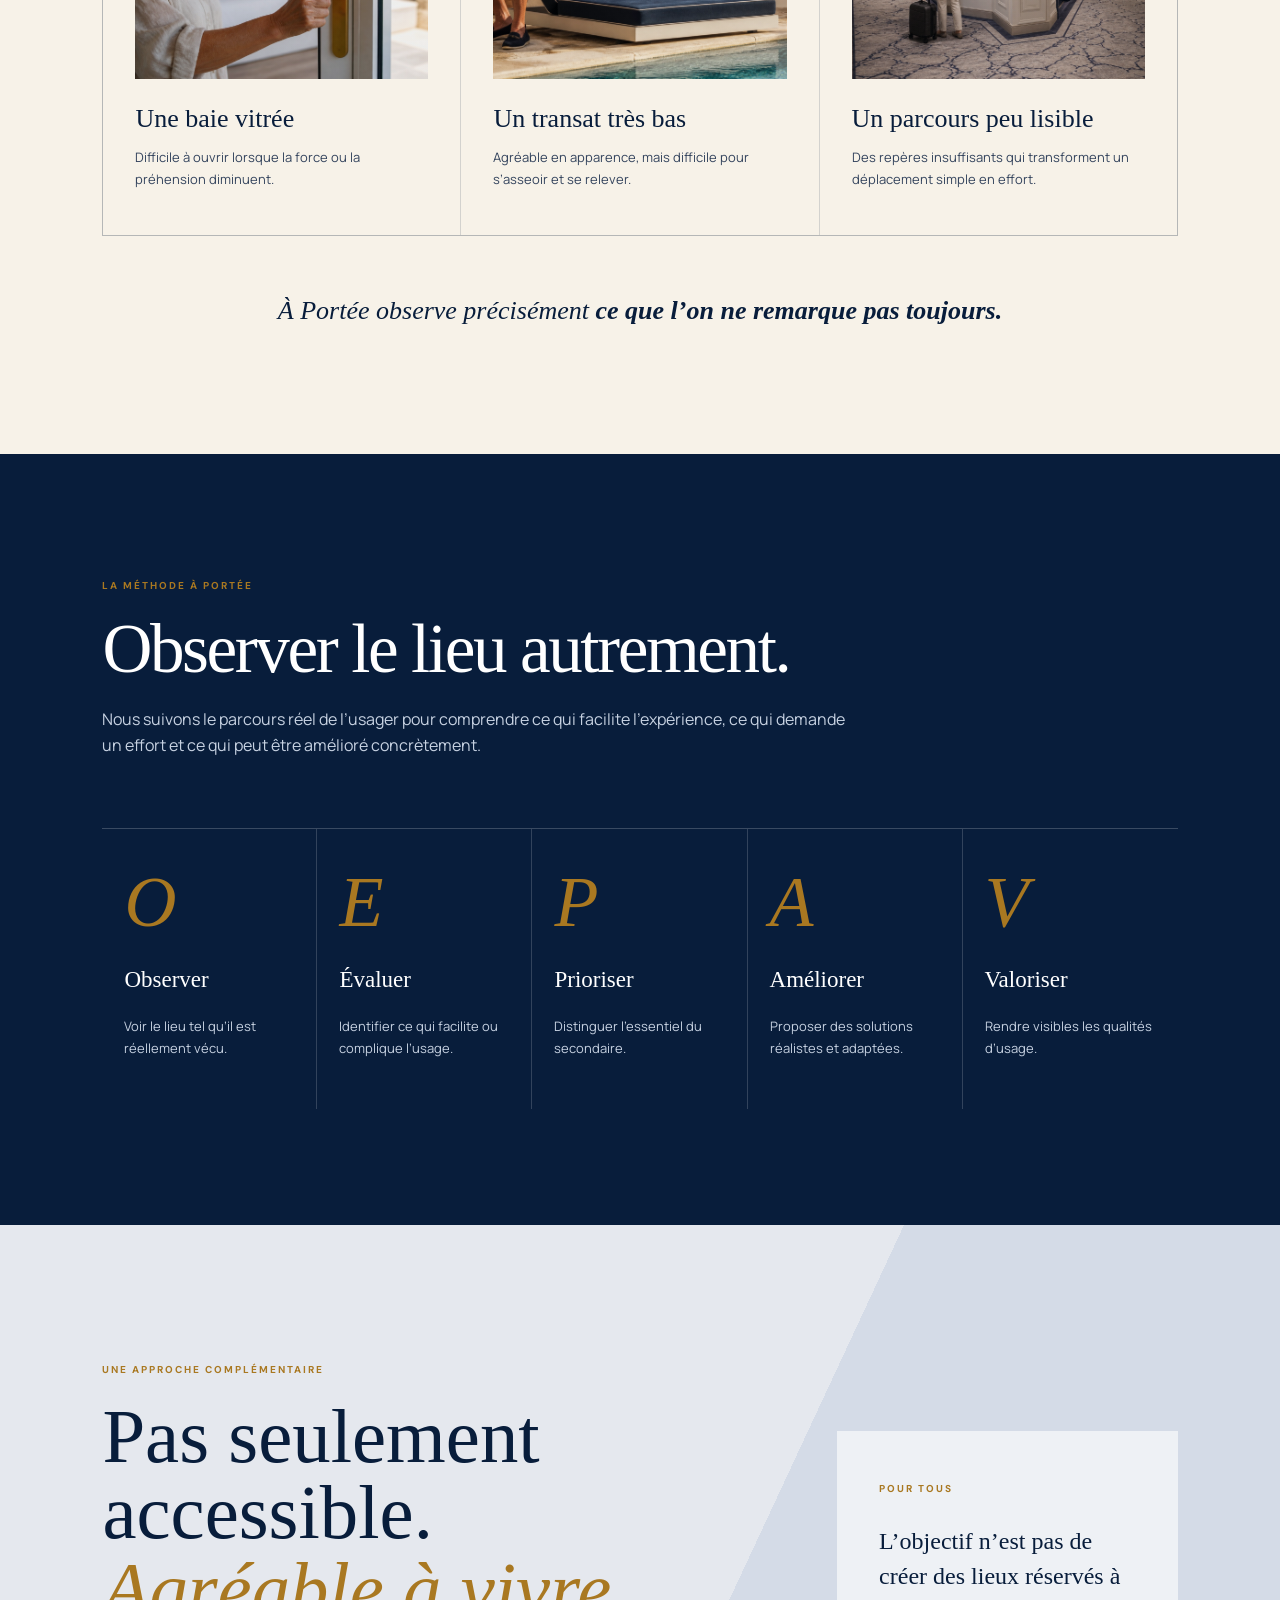
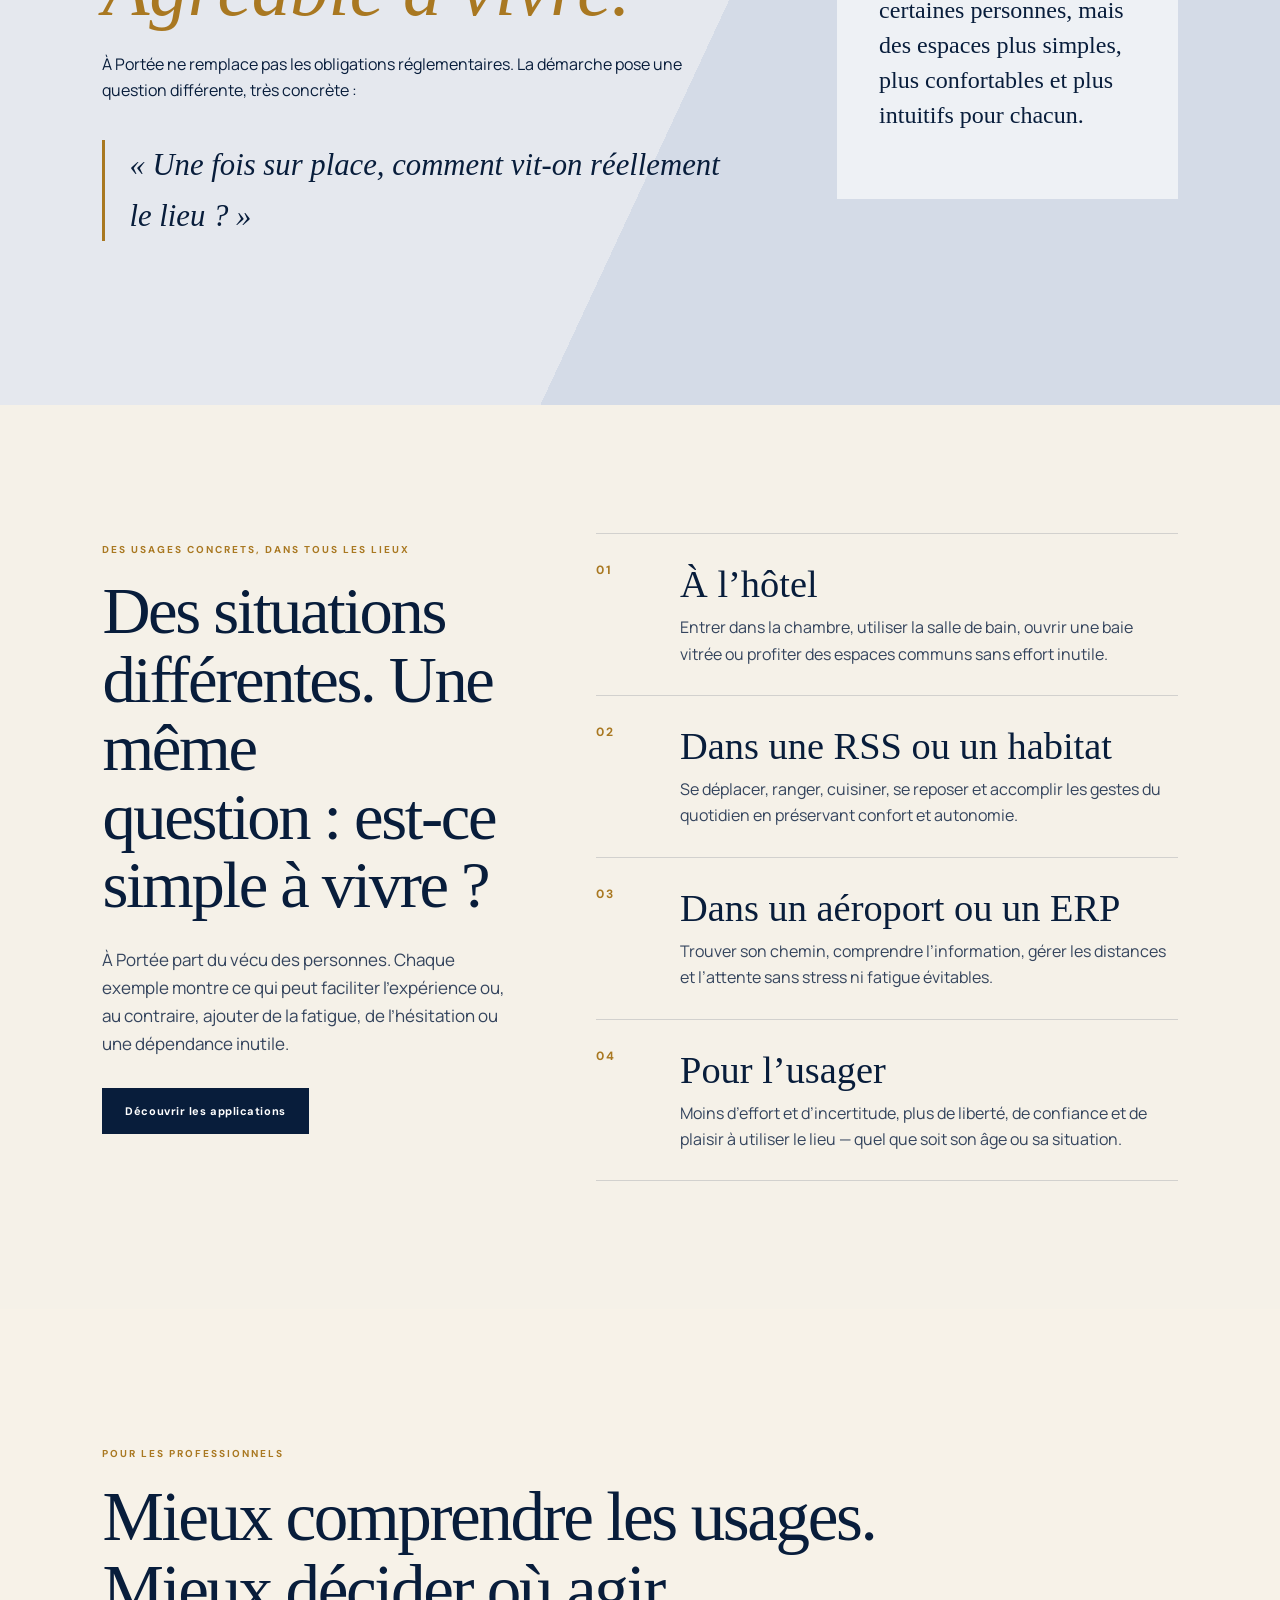
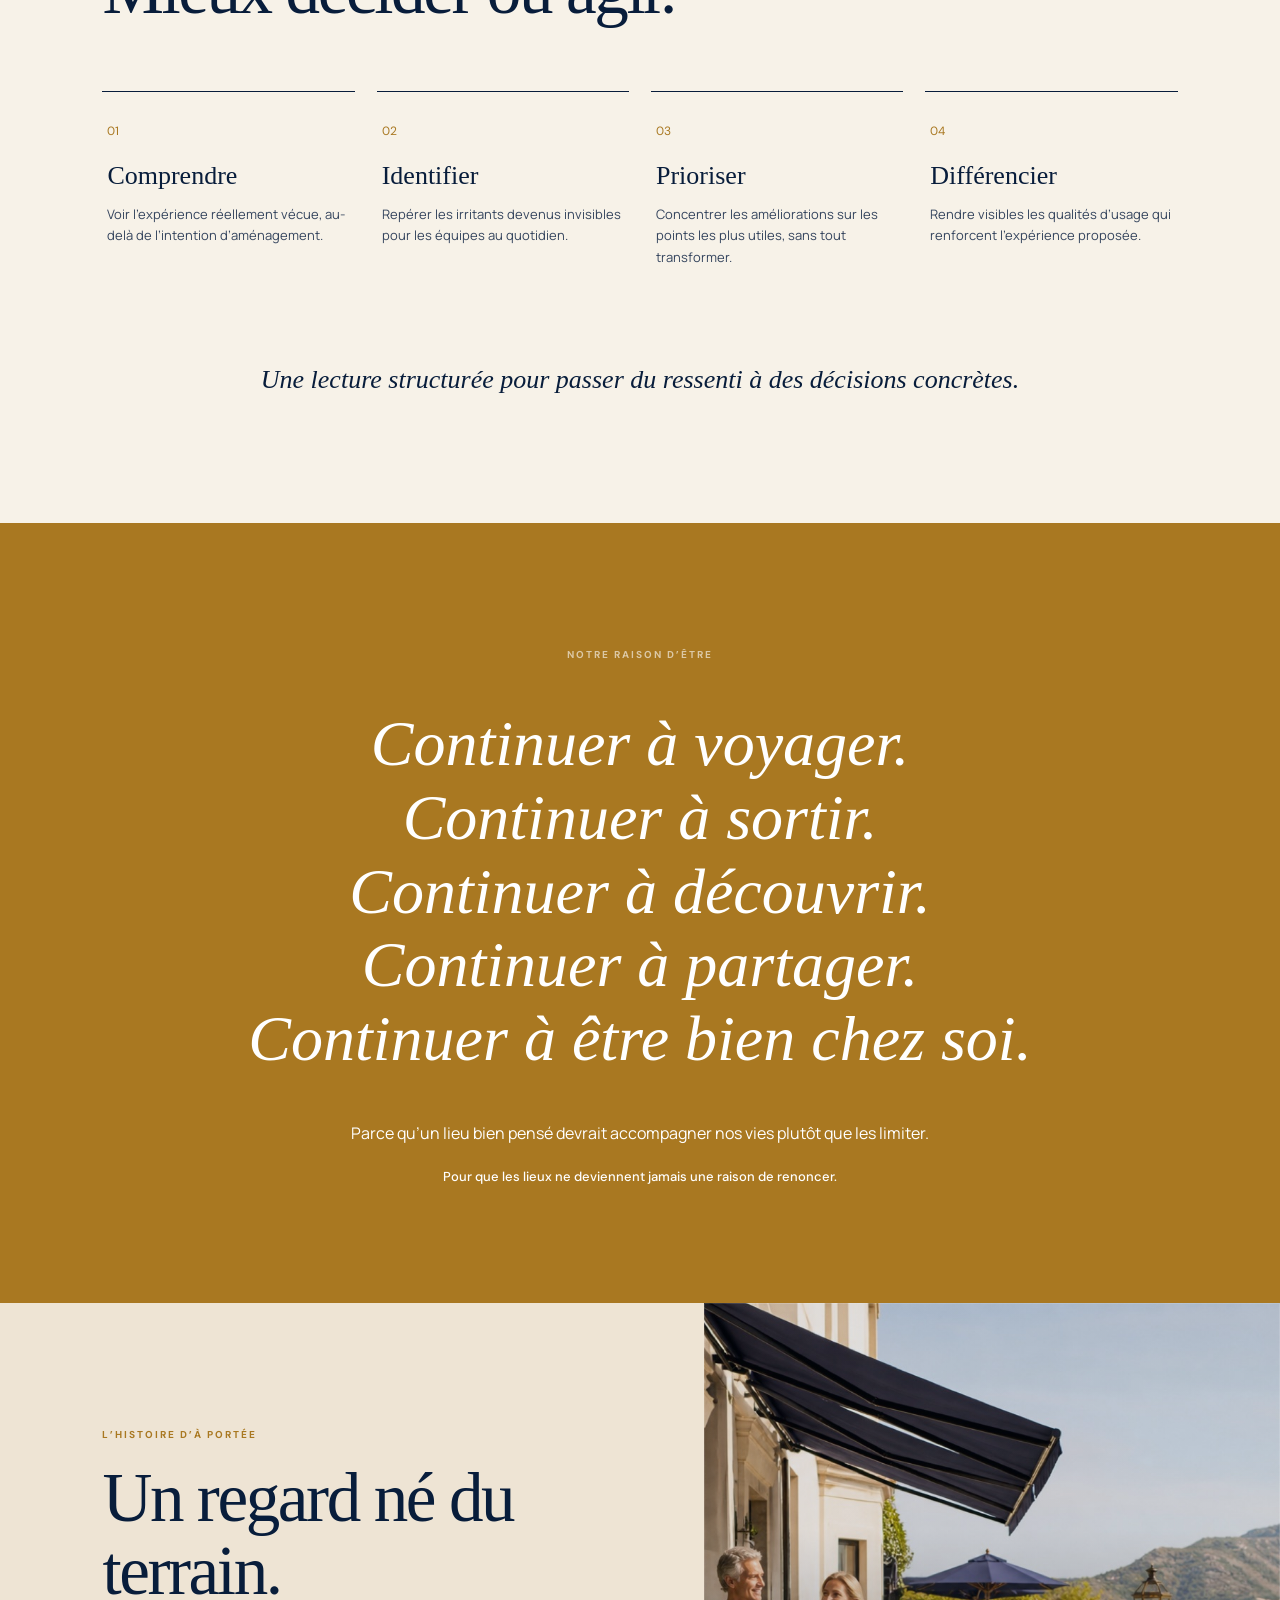
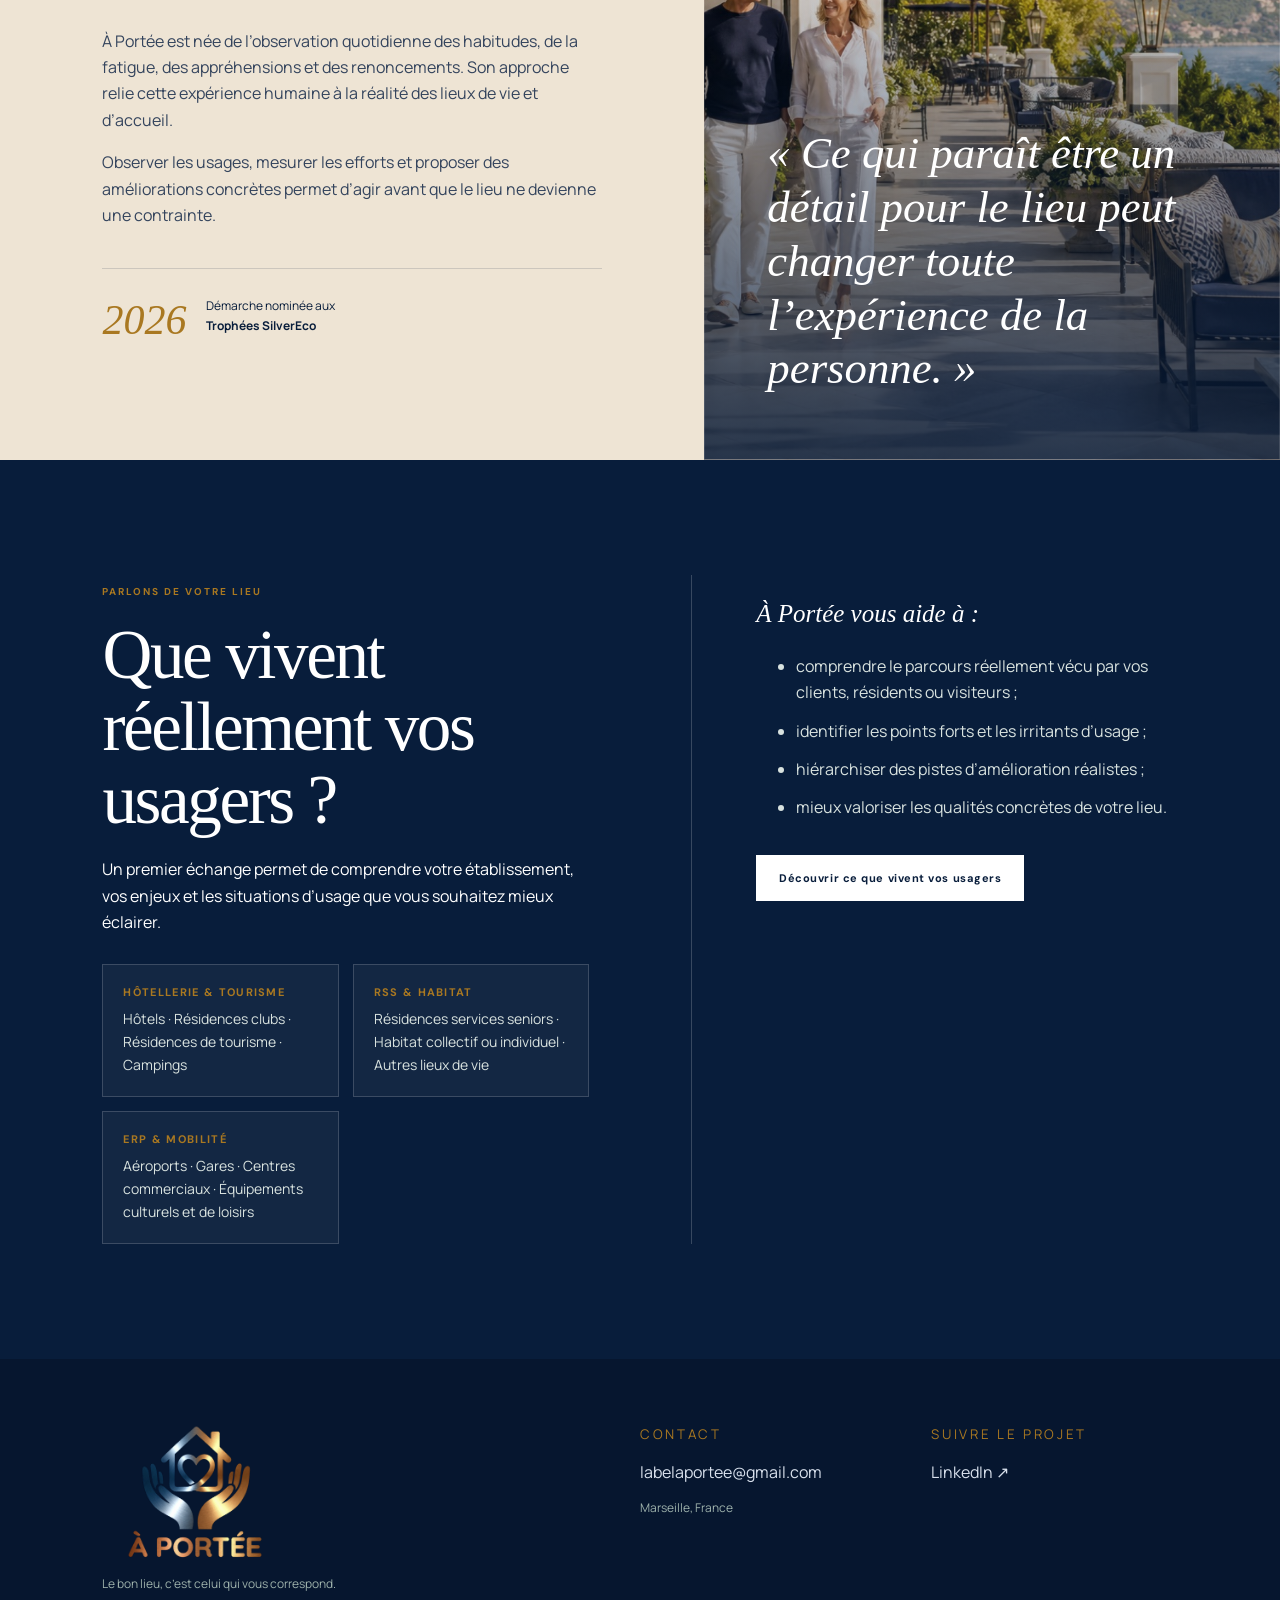
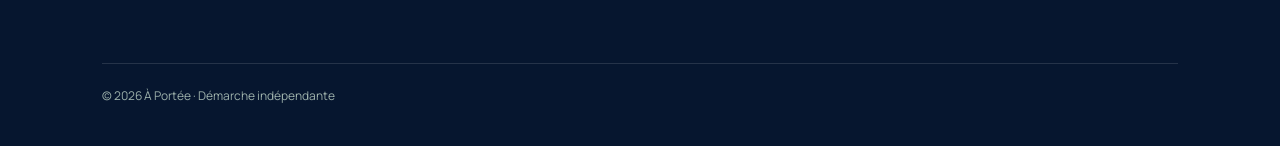
==== commit 61752f49: "Renforcer la proposition de valeur B2B" ====
--- a/index.html
+++ b/index.html
@@ -1,13 +1,13 @@
 <!doctype html><html lang="fr"><head><meta charset="utf-8"><meta name="viewport" content="width=device-width,initial-scale=1"><meta name="description" content="À Portée révèle et améliore la qualité d’usage des hôtels, des résidences seniors, de l’habitat et des ERP pour des lieux plus simples, confortables et intuitifs."><link rel="icon" type="image/png" sizes="512x512" href="/favicon.png"><link rel="apple-touch-icon" href="/favicon.png"><title>À Portée — La qualité d’usage des lieux</title><link rel="preconnect" href="https://fonts.googleapis.com"><link rel="preconnect" href="https://fonts.gstatic.com" crossorigin><link href="https://fonts.googleapis.com/css2?family=DM+Sans:wght@400;600;700&family=Manrope:wght@400;500&display=swap" rel="stylesheet"><link rel="stylesheet" href="styles.css"><script src="script.js" defer></script></head><body>
-<link rel="stylesheet" href="brand.css"><link rel="stylesheet" href="photos.css"><link rel="stylesheet" href="logo.css"><link rel="stylesheet" href="menu.css"><link rel="stylesheet" href="audiences.css"><link rel="stylesheet" href="erp.css"><header><a class="brand" href="/"><img src="logo-a-portee-transparent-web.png" alt="À Portée"></a><button class="menu" type="button" aria-label="Ouvrir le menu" aria-expanded="false" aria-controls="nav">☰<span>Menu</span></button><nav id="nav"><a href="/demarche">La démarche</a><a href="/professionnels">Professionnels</a><a href="/histoire">Notre histoire</a><a class="nav-cta" href="/contact">Devenir pilote</a></nav></header>
+<link rel="stylesheet" href="brand.css"><link rel="stylesheet" href="photos.css"><link rel="stylesheet" href="logo.css"><link rel="stylesheet" href="menu.css"><link rel="stylesheet" href="audiences.css"><link rel="stylesheet" href="erp.css"><header><a class="brand" href="/"><img src="logo-a-portee-transparent-web.png" alt="À Portée"></a><button class="menu" type="button" aria-label="Ouvrir le menu" aria-expanded="false" aria-controls="nav">☰<span>Menu</span></button><nav id="nav"><a href="/demarche">La démarche</a><a href="/professionnels">Professionnels</a><a href="/histoire">Notre histoire</a><a class="nav-cta" href="/contact">Échanger sur votre lieu</a></nav></header>
 <main id="top">
-<section class="hero"><div class="hero-copy reveal"><p class="eyebrow">HÔTELLERIE · RSS &amp; HABITAT · ERP &amp; MOBILITÉ</p><h1>La qualité d’un lieu se voit.<br><em>Sa qualité d’usage se vit.</em></h1><p class="lead">À Portée révèle comment un lieu est réellement vécu pendant un séjour, au quotidien chez soi ou lors d’un déplacement. Nous observons les parcours, les gestes, les repères, le confort et les efforts demandés.</p><div class="actions"><a class="button primary" href="/demarche">Découvrir la démarche</a><a class="button secondary" href="/professionnels">Voir les lieux concernés</a></div></div><div class="hero-art reveal"><div class="sun"></div><div class="window"></div><div class="chair"></div><div class="plant">❧</div><p>Pour continuer à voyager,<br>sortir, bouger, profiter<br>et être bien chez soi.</p></div></section>
+<section class="hero"><div class="hero-copy reveal"><p class="eyebrow">HÔTELLERIE · RSS &amp; HABITAT · ERP &amp; MOBILITÉ</p><h1>La qualité d’un lieu se voit.<br><em>Sa qualité d’usage se vit.</em></h1><p class="lead">À Portée aide les gestionnaires à comprendre ce que leurs clients, résidents ou visiteurs vivent réellement dans leurs espaces. Nous révélons les irritants d’usage, les qualités déjà présentes et les améliorations à prioriser.</p><div class="actions"><a class="button primary" href="/contact">Échanger sur mon établissement</a><a class="button secondary" href="/professionnels">Découvrir les bénéfices</a></div></div><div class="hero-art reveal"><div class="sun"></div><div class="window"></div><div class="chair"></div><div class="plant">❧</div><p>Pour continuer à voyager,<br>sortir, bouger, profiter<br>et être bien chez soi.</p></div></section>
 <section class="statement"><div class="intro reveal"><p class="eyebrow">UN AUTRE REGARD SUR LES LIEUX</p><h2>Un beau lieu peut parfois devenir <em>compliqué à vivre.</em></h2><p>Ce ne sont pas toujours de grands obstacles. Souvent, c’est une accumulation de petits efforts qui fatigue, inquiète ou finit par faire renoncer.</p></div><div class="cards"><article class="reveal"><div class="icon">━</div><h3>Une baie vitrée</h3><p>Difficile à ouvrir lorsque la force ou la préhension diminuent.</p></article><article class="reveal"><div class="icon">⌑</div><h3>Un transat très bas</h3><p>Agréable en apparence, mais difficile pour s’asseoir et se relever.</p></article><article class="reveal"><div class="icon">→</div><h3>Un parcours peu lisible</h3><p>Des repères insuffisants qui transforment un déplacement simple en effort.</p></article></div><p class="closing reveal">À Portée observe précisément <strong>ce que l’on ne remarque pas toujours.</strong></p></section>
 <section class="method" id="demarche"><div class="method-copy reveal"><p class="eyebrow">LA MÉTHODE À PORTÉE</p><h2>Observer le lieu autrement.</h2><p>Nous suivons le parcours réel de l’usager pour comprendre ce qui facilite l’expérience, ce qui demande un effort et ce qui peut être amélioré concrètement.</p></div><ol><li class="reveal"><b>O</b><h3>Observer</h3><p>Voir le lieu tel qu’il est réellement vécu.</p></li><li class="reveal"><b>E</b><h3>Évaluer</h3><p>Identifier ce qui facilite ou complique l’usage.</p></li><li class="reveal"><b>P</b><h3>Prioriser</h3><p>Distinguer l’essentiel du secondaire.</p></li><li class="reveal"><b>A</b><h3>Améliorer</h3><p>Proposer des solutions réalistes et adaptées.</p></li><li class="reveal"><b>V</b><h3>Valoriser</h3><p>Rendre visibles les qualités d’usage.</p></li></ol></section>
 <section class="difference"><div class="reveal"><p class="eyebrow">UNE APPROCHE COMPLÉMENTAIRE</p><h2>Pas seulement accessible.<br><em>Agréable à vivre.</em></h2><p>À Portée ne remplace pas les obligations réglementaires. La démarche pose une question différente, très concrète :</p><blockquote>« Une fois sur place, comment vit-on réellement le lieu&nbsp;?&nbsp;»</blockquote></div><aside class="reveal"><b>POUR TOUS</b><p>L’objectif n’est pas de créer des lieux réservés à certaines personnes, mais des espaces plus simples, plus confortables et plus intuitifs pour chacun.</p></aside></section>
 <section class="erp-focus"><div class="erp-heading reveal"><p class="eyebrow">DES USAGES CONCRETS, DANS TOUS LES LIEUX</p><h2>Des situations différentes. Une même question&nbsp;: est-ce simple à vivre&nbsp;?</h2><p>À Portée part du vécu des personnes. Chaque exemple montre ce qui peut faciliter l’expérience ou, au contraire, ajouter de la fatigue, de l’hésitation ou une dépendance inutile.</p><a class="button primary" href="/professionnels">Découvrir les applications</a></div><div class="erp-journey"><article class="reveal"><span>01</span><h3>À l’hôtel</h3><p>Entrer dans la chambre, utiliser la salle de bain, ouvrir une baie vitrée ou profiter des espaces communs sans effort inutile.</p></article><article class="reveal"><span>02</span><h3>Dans une RSS ou un habitat</h3><p>Se déplacer, ranger, cuisiner, se reposer et accomplir les gestes du quotidien en préservant confort et autonomie.</p></article><article class="reveal"><span>03</span><h3>Dans un aéroport ou un ERP</h3><p>Trouver son chemin, comprendre l’information, gérer les distances et l’attente sans stress ni fatigue évitables.</p></article><article class="reveal"><span>04</span><h3>Pour l’usager</h3><p>Moins d’effort et d’incertitude, plus de liberté, de confiance et de plaisir à utiliser le lieu — quel que soit son âge ou sa situation.</p></article></div></section>
-<section class="pros" id="professionnels"><div class="intro reveal"><p class="eyebrow">POUR LES PROFESSIONNELS</p><h2>Un regard utile,<br>des améliorations concrètes.</h2></div><div class="benefits"><article class="reveal"><span>01</span><h3>Comprendre</h3><p>Voir l’expérience réellement vécue par les clients et visiteurs.</p></article><article class="reveal"><span>02</span><h3>Identifier</h3><p>Repérer les irritants devenus invisibles pour les équipes.</p></article><article class="reveal"><span>03</span><h3>Prioriser</h3><p>Agir là où l’impact sera utile, sans engager systématiquement de gros travaux.</p></article><article class="reveal"><span>04</span><h3>Valoriser</h3><p>Rendre lisibles les qualités présentes et l’engagement du lieu.</p></article></div><p class="closing reveal">L’amélioration peut parfois commencer par un détail.</p></section>
+<section class="pros" id="professionnels"><div class="intro reveal"><p class="eyebrow">POUR LES PROFESSIONNELS</p><h2>Mieux comprendre les usages.<br>Mieux décider où agir.</h2></div><div class="benefits"><article class="reveal"><span>01</span><h3>Comprendre</h3><p>Voir l’expérience réellement vécue, au-delà de l’intention d’aménagement.</p></article><article class="reveal"><span>02</span><h3>Identifier</h3><p>Repérer les irritants devenus invisibles pour les équipes au quotidien.</p></article><article class="reveal"><span>03</span><h3>Prioriser</h3><p>Concentrer les améliorations sur les points les plus utiles, sans tout transformer.</p></article><article class="reveal"><span>04</span><h3>Différencier</h3><p>Rendre visibles les qualités d’usage qui renforcent l’expérience proposée.</p></article></div><p class="closing reveal">Une lecture structurée pour passer du ressenti à des décisions concrètes.</p></section>
 <section class="continue"><p class="eyebrow">NOTRE RAISON D’ÊTRE</p><div class="words reveal">Continuer à voyager.<br>Continuer à sortir.<br>Continuer à découvrir.<br>Continuer à partager.<br>Continuer à être bien chez soi.</div><p>Parce qu’un lieu bien pensé devrait accompagner nos vies plutôt que les limiter.</p><strong>Pour que les lieux ne deviennent jamais une raison de renoncer.</strong></section>
 <section class="story" id="histoire"><div class="story-copy reveal"><p class="eyebrow">L’HISTOIRE D’À PORTÉE</p><h2>Un regard né du terrain.</h2><p>À Portée est née de l’observation quotidienne des habitudes, de la fatigue, des appréhensions et des renoncements. Son approche relie cette expérience humaine à la réalité des lieux de vie et d’accueil.</p><p>Observer les usages, mesurer les efforts et proposer des améliorations concrètes permet d’agir avant que le lieu ne devienne une contrainte.</p><div class="award"><b>2026</b><span>Démarche nominée aux<br><strong>Trophées SilverEco</strong></span></div></div><blockquote class="story-quote reveal">« Ce qui paraît être un détail pour le lieu peut changer toute l’expérience de la personne. »</blockquote></section>
-<section class="pilot" id="contact"><div class="reveal"><p class="eyebrow">PREMIERS PARTENAIRES</p><h2>Devenez site pilote À Portée.</h2><p>Nous recherchons des lieux souhaitant expérimenter la démarche en conditions réelles.</p><div class="pilot-audiences"><div><strong>Hôtellerie &amp; tourisme</strong><span>Hôtels · Résidences clubs · Résidences de tourisme · Campings</span></div><div><strong>RSS &amp; habitat</strong><span>Résidences services seniors · Habitat collectif ou individuel · Autres lieux de vie</span></div><div><strong>ERP &amp; mobilité</strong><span>Aéroports · Gares · Centres commerciaux · Équipements culturels et de loisirs</span></div></div></div><div class="offer reveal"><p>Vous bénéficiez :</p><ul><li>d’un regard extérieur structuré sur le parcours client, résident ou visiteur ;</li><li>de l’identification de vos points forts ;</li><li>d’axes d’amélioration prioritaires et réalistes ;</li><li>d’un échange personnalisé autour des résultats.</li></ul><a class="button light" href="mailto:labelaportee@gmail.com?subject=Échange%20sur%20un%20audit%20pilote">Échanger sur un audit pilote</a></div></section>
-</main><footer><div class="foot-brand"><img src="logo-a-portee-transparent-web.png" alt="À Portée"><p>Le bon lieu, c’est celui qui vous correspond.</p></div><div><small>CONTACT</small><a href="mailto:labelaportee@gmail.com">labelaportee@gmail.com</a><p>Marseille, France</p></div><div><small>SUIVRE LE PROJET</small><a href="https://www.linkedin.com" target="_blank" rel="noreferrer">LinkedIn ↗</a></div><p class="copy">© 2026 À Portée · Démarche indépendante en phase pilote</p></footer></body></html>
+<section class="pilot" id="contact"><div class="reveal"><p class="eyebrow">PARLONS DE VOTRE LIEU</p><h2>Que vivent réellement vos usagers&nbsp;?</h2><p>Un premier échange permet de comprendre votre établissement, vos enjeux et les situations d’usage que vous souhaitez mieux éclairer.</p><div class="pilot-audiences"><div><strong>Hôtellerie &amp; tourisme</strong><span>Hôtels · Résidences clubs · Résidences de tourisme · Campings</span></div><div><strong>RSS &amp; habitat</strong><span>Résidences services seniors · Habitat collectif ou individuel · Autres lieux de vie</span></div><div><strong>ERP &amp; mobilité</strong><span>Aéroports · Gares · Centres commerciaux · Équipements culturels et de loisirs</span></div></div></div><div class="offer reveal"><p>À Portée vous aide à :</p><ul><li>comprendre le parcours réellement vécu par vos clients, résidents ou visiteurs ;</li><li>identifier les points forts et les irritants d’usage ;</li><li>hiérarchiser des pistes d’amélioration réalistes ;</li><li>mieux valoriser les qualités concrètes de votre lieu.</li></ul><a class="button light" href="/contact">Découvrir ce que vivent vos usagers</a></div></section>
+</main><footer><div class="foot-brand"><img src="logo-a-portee-transparent-web.png" alt="À Portée"><p>Le bon lieu, c’est celui qui vous correspond.</p></div><div><small>CONTACT</small><a href="mailto:labelaportee@gmail.com">labelaportee@gmail.com</a><p>Marseille, France</p></div><div><small>SUIVRE LE PROJET</small><a href="https://www.linkedin.com" target="_blank" rel="noreferrer">LinkedIn ↗</a></div><p class="copy">© 2026 À Portée · Démarche indépendante</p></footer></body></html>
